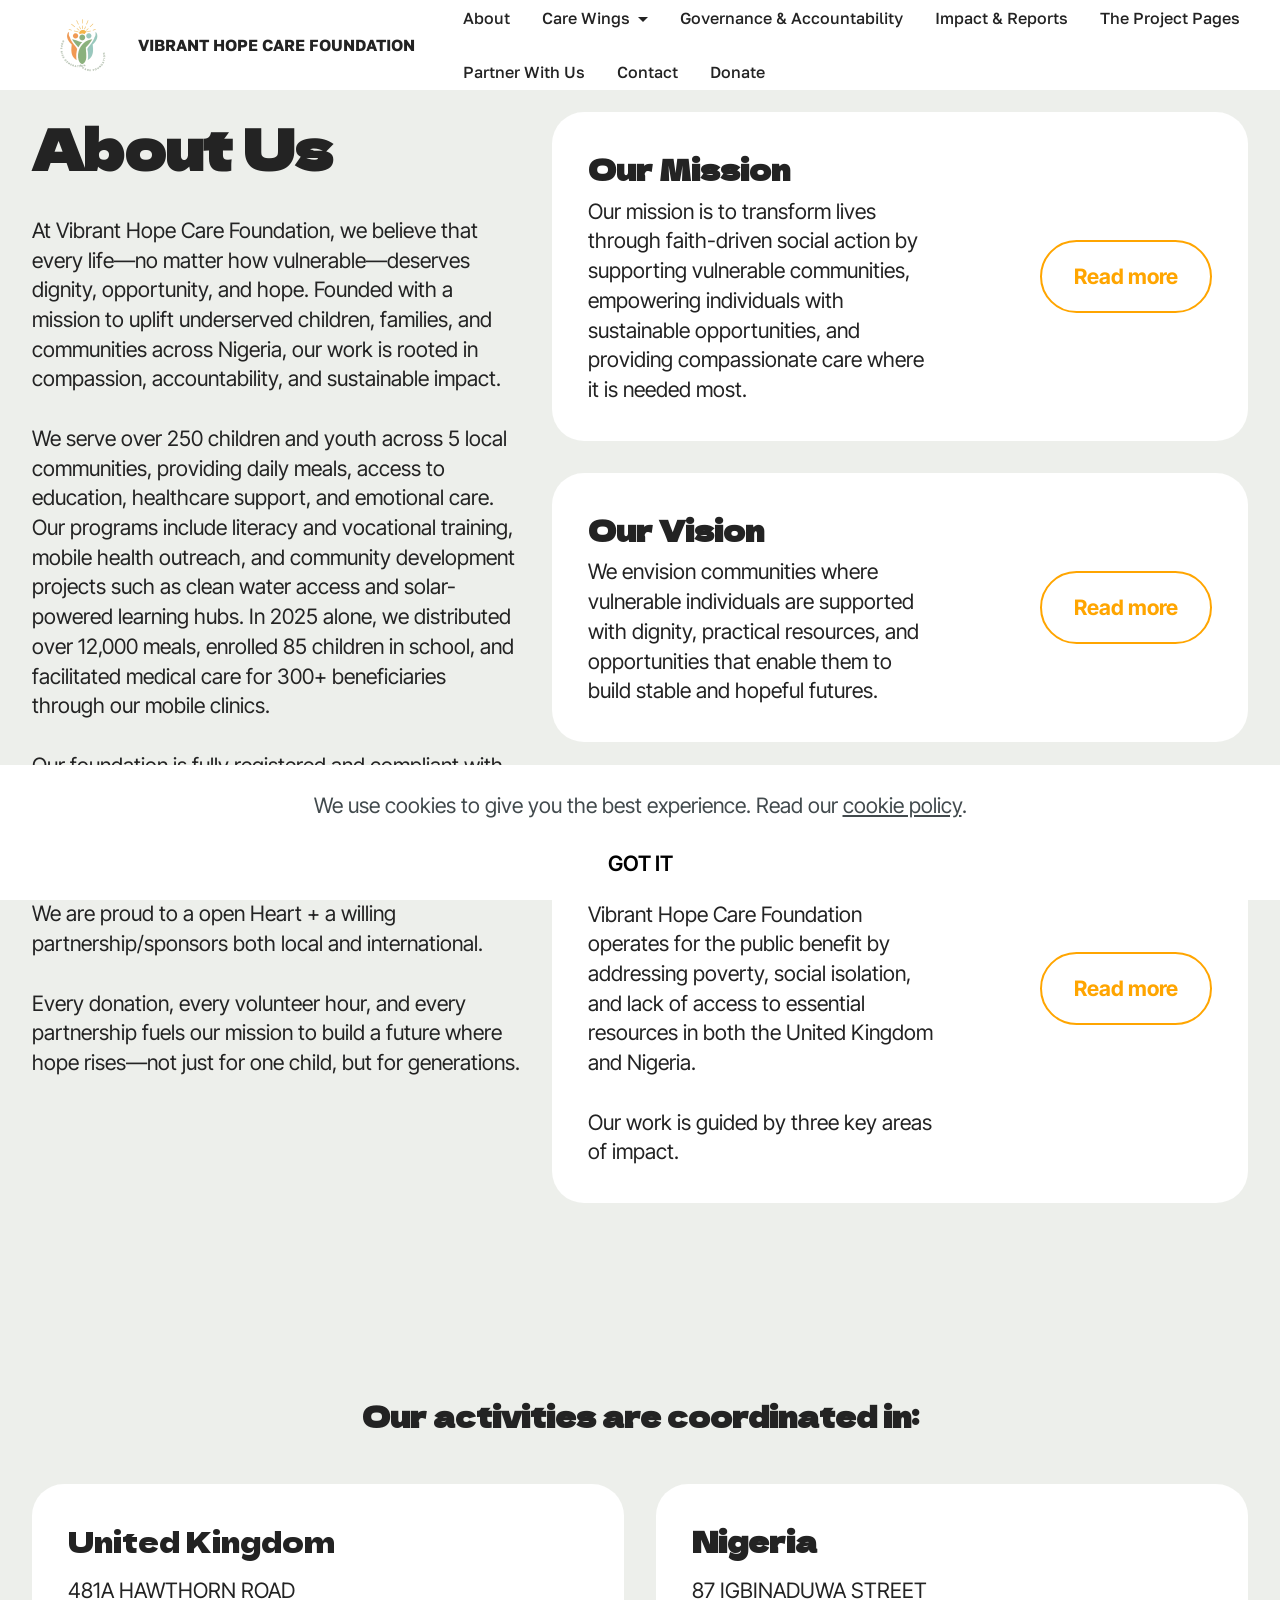
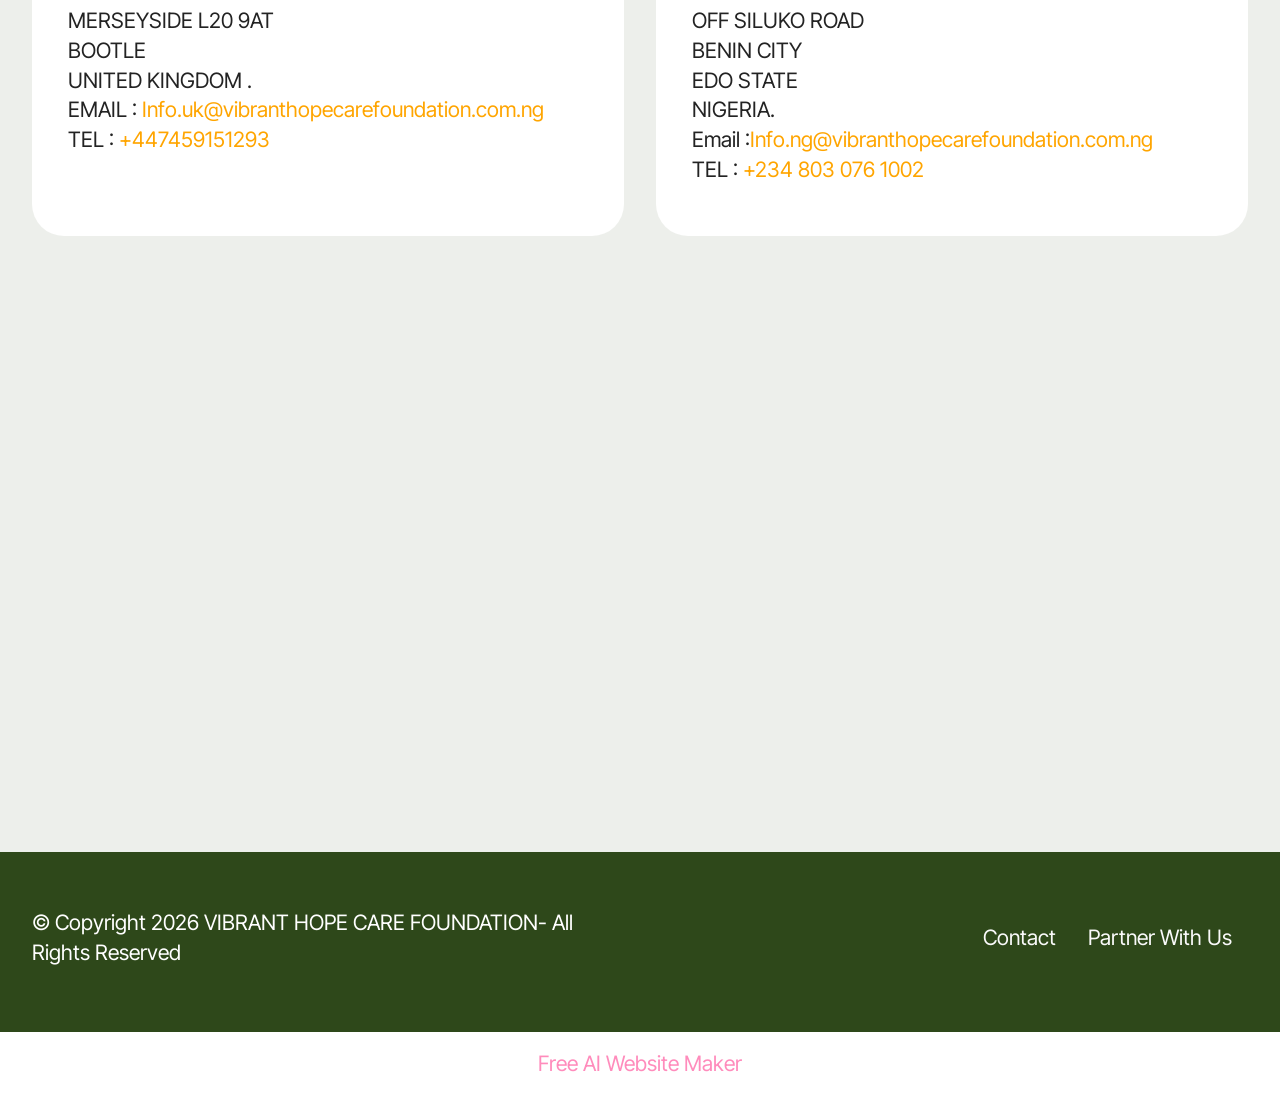
==== About.html @ 6598c883 "Main Vibrant" ====
<!DOCTYPE html>
<html  >
<head>
  <!-- Site made with Mobirise Website Builder v6.1.12, https://mobirise.com -->
  <meta charset="UTF-8">
  <meta http-equiv="X-UA-Compatible" content="IE=edge">
  <meta name="generator" content="Mobirise v6.1.12, mobirise.com">
  <meta name="viewport" content="width=device-width, initial-scale=1, minimum-scale=1">
  <link rel="shortcut icon" href="assets/images/logo-128x128.png" type="image/x-icon">
  <meta name="description" content="">
  
  
  <title>About</title>
  <link rel="stylesheet" href="assets/web/assets/mobirise-icons2/mobirise2.css">
  <link rel="stylesheet" href="assets/bootstrap/css/bootstrap.min.css">
  <link rel="stylesheet" href="assets/web/assets/gdpr-plugin/gdpr-styles.css">
  <link rel="stylesheet" href="assets/dropdown/css/style.css">
  <link rel="stylesheet" href="assets/theme/css/style.css">
  <link rel="preload" href="https://fonts.googleapis.com/css?family=Dela+Gothic+One:400&display=swap" as="style" onload="this.onload=null;this.rel='stylesheet'">
  <noscript><link rel="stylesheet" href="https://fonts.googleapis.com/css?family=Dela+Gothic+One:400&display=swap"></noscript>
  <link rel="preload" href="https://fonts.googleapis.com/css?family=Inter+Tight:100,200,300,400,500,600,700,800,900,100i,200i,300i,400i,500i,600i,700i,800i,900i&display=swap" as="style" onload="this.onload=null;this.rel='stylesheet'">
  <noscript><link rel="stylesheet" href="https://fonts.googleapis.com/css?family=Inter+Tight:100,200,300,400,500,600,700,800,900,100i,200i,300i,400i,500i,600i,700i,800i,900i&display=swap"></noscript>
  <link rel="preload" href="https://fonts.googleapis.com/css?family=Golos+Text:400,500,600,700,800,900&display=swap" as="style" onload="this.onload=null;this.rel='stylesheet'">
  <noscript><link rel="stylesheet" href="https://fonts.googleapis.com/css?family=Golos+Text:400,500,600,700,800,900&display=swap"></noscript>
  <link rel="preload" as="style" href="assets/mobirise/css/mbr-additional.css?v=ctjOdd"><link rel="stylesheet" href="assets/mobirise/css/mbr-additional.css?v=ctjOdd" type="text/css">

  
  
  
</head>
<body>
  
  <section data-bs-version="5.1" class="menu menu6 cid-vdKSbWCuuq" once="menu" id="menu06-2l">
	

	<nav class="navbar navbar-dropdown opacityScrollOff navbar-fixed-top navbar-expand-lg">
		<div class="container">
			<div class="navbar-brand">
				<span class="navbar-logo">
					<a href="Governance&Accountability.html">
						<img src="assets/images/logo-160x160.png" alt="" style="height: 5rem;">
					</a>
				</span>
				<span class="navbar-caption-wrap"><a class="navbar-caption text-black text-primary display-4" href="index.html">VIBRANT HOPE CARE FOUNDATION</a></span>
			</div>
			<button class="navbar-toggler" type="button" data-toggle="collapse" data-bs-toggle="collapse" data-target="#navbarSupportedContent" data-bs-target="#navbarSupportedContent" aria-controls="navbarNavAltMarkup" aria-expanded="false" aria-label="Toggle navigation">
				<div class="hamburger">
					<span></span>
					<span></span>
					<span></span>
					<span></span>
				</div>
			</button>
			<div class="collapse navbar-collapse opacityScrollOff" id="navbarSupportedContent">
				<ul class="navbar-nav nav-dropdown nav-right" data-app-modern-menu="true"><li class="nav-item">
						<a class="nav-link link text-black text-primary display-4" href="About.html">About</a>
					</li><li class="nav-item dropdown"><a class="nav-link link text-black text-primary dropdown-toggle display-4" href="About.html" data-toggle="dropdown-submenu" data-bs-toggle="dropdown" data-bs-auto-close="outside" aria-expanded="false">Care Wings</a><div class="dropdown-menu" aria-labelledby="dropdown-599"><a class="text-black text-primary dropdown-item display-4" href="MaternalChildHealth.html#slider05-1u">Maternal &amp; Child Health</a><a class="text-black text-primary show dropdown-item display-4" href="Empowermentwing.html">Empowerment</a><a class="text-black text-primary dropdown-item display-4" href="page9.html">Golden Age</a></div></li>
					<li class="nav-item">
						<a class="nav-link link text-black text-primary display-4" href="Governance-Accountability.html" aria-expanded="false">Governance &amp; Accountability</a>
					</li><li class="nav-item"><a class="nav-link link text-black text-primary display-4" href="Impact-Reports.html" target="_blank">Impact &amp; Reports</a></li>
					<li class="nav-item">
						<a class="nav-link link text-black text-primary display-4" href="TheProjectPages.html">The Project Pages</a>
					</li><li class="nav-item"><a class="nav-link link text-black text-primary display-4" href="page7.html">Partner With Us</a></li><li class="nav-item"><a class="nav-link link text-black text-primary display-4" href="Contact.html">Contact</a></li><li class="nav-item"><a class="nav-link link text-black text-primary display-4" href="Donate.html">Donate</a></li></ul>
				
				
			</div>
		</div>
	</nav>
</section>

<section data-bs-version="5.1" class="people01 cid-vdElzICYtE" id="people01-v">
  

  

  <div class="container">
    <div class="row">
      <div class="col-lg-5 mb-5">
        <h3 class="mbr-section-maintitle mbr-fonts-style mb-4 display-2"><strong>About Us</strong></h3>
        <p class="mbr-section-maintext mbr-fonts-style mb-4 display-7">At Vibrant Hope Care Foundation, we believe that every life—no matter how vulnerable—deserves dignity, opportunity, and hope. Founded with a mission to uplift underserved children, families, and communities across Nigeria, our work is rooted in compassion, accountability, and sustainable impact.
<br>
<br>We serve over 250 children and youth across 5 local communities, providing daily meals, access to education, healthcare support, and emotional care. Our programs include literacy and vocational training, mobile health outreach, and community development projects such as clean water access and solar-powered learning hubs. In 2025 alone, we distributed over 12,000 meals, enrolled 85 children in school, and facilitated medical care for 300+ beneficiaries through our mobile clinics.
<br>
<br>Our foundation is fully registered and compliant with Nigeria’s NGO regulations, and we are actively aligning with the&nbsp; UK Charity Commission’s Public Benefit framework —ensuring our services are accessible, inclusive, and transparently managed.&nbsp;<br>
We are proud to a open Heart + a willing partnership/sponsors both local and international.&nbsp;<br><br>Every donation, every volunteer hour, and every partnership fuels our mission to build a future where hope rises—not just for one child, but for generations.<br>
        </p>

        
      </div>

      <div class="col-lg-7">
        <div class="item features-without-image">
          <div class="item-wrapper">
            <div class="row align-items-center">
              <div class="col-md-7">
                <div class="align-left">
                  <h3 class="mbr-section-title mbr-fonts-style mb-2 display-5"><strong>Our Mission</strong></h3>
                  
                  <p class="mbr-section-text mbr-fonts-style mb-0 display-7">Our mission is to transform lives through faith-driven social action by supporting vulnerable communities, empowering individuals with sustainable opportunities, and providing compassionate care where it is needed most.<br>
                  </p>
                </div>
              </div>

              <div class="col-md-5">
                <div class="mbr-section-btn align-right"><a class="btn btn-secondary-outline display-7" href="Impact-Reports.html"><strong>Read
                      more</strong></a></div>
              </div>
            </div>
          </div>
        </div>
        <div class="item features-without-image">
          <div class="item-wrapper">
            <div class="row align-items-center">
              <div class="col-md-7">
                <div class="align-left">
                  <h3 class="mbr-section-title mbr-fonts-style mb-2 display-5"><strong>Our Vision</strong></h3>
                  
                  <p class="mbr-section-text mbr-fonts-style mb-0 display-7">We envision communities where vulnerable individuals are supported with dignity, practical resources, and opportunities that enable them to build stable and hopeful futures.</p>
                </div>
              </div>

              <div class="col-md-5">
                <div class="mbr-section-btn align-right"><a class="btn btn-secondary-outline display-7" href="Governance-Accountability.html"><strong>Read
                      more</strong></a></div>
              </div>
            </div>
          </div>
        </div>
        <div class="item features-without-image">
          <div class="item-wrapper">
            <div class="row align-items-center">
              <div class="col-md-7">
                <div class="align-left">
                  <h3 class="mbr-section-title mbr-fonts-style mb-2 display-5"><strong>Our Public Benefit Commitment</strong></h3>
                  
                  <p class="mbr-section-text mbr-fonts-style mb-0 display-7">Vibrant Hope Care Foundation operates for the public benefit by addressing poverty, social isolation, and lack of access to essential resources in both the United Kingdom and Nigeria.<br><br>Our work is guided by three key areas of impact.<br>
                  </p>
                </div>
              </div>

              <div class="col-md-5">
                <div class="mbr-section-btn align-right"><a class="btn btn-secondary-outline display-7" href="TheProjectPages.html"><strong>Read
                      more</strong></a></div>
              </div>
            </div>
          </div>
        </div>
      </div>
    </div>
  </div>
</section>

<section data-bs-version="5.1" class="contacts01 cid-vdJKVwN9lH" id="contacts01-1e">
    

    
    
    <div class="container">
        <div class="row justify-content-center">
            <div class="col-12 content-head">
                <div class="mbr-section-head mb-5">
                    <h3 class="mbr-section-title mbr-fonts-style align-center mb-0 display-5"><strong>Our activities are coordinated in:</strong></h3>
                    
                </div>
            </div>
        </div>
        <div class="row">
            <div class="item features-without-image col-12 col-md-6 active">
                <div class="item-wrapper">
                    <div class="text-wrapper">
                        <h6 class="card-title mbr-fonts-style mb-3 display-5">United Kingdom</h6>
                        <p class="mbr-text mbr-fonts-style display-7">481A HAWTHORN ROAD
<br>MERSEYSIDE L20 9AT
<br>BOOTLE
<br>UNITED KINGDOM .
<br>EMAIL : <a href="mailto:Info.uk@vibranthopecarefoundation.com.ng" class="text-secondary text-primary">Info.uk@vibranthopecarefoundation.com.ng</a>
<br>TEL : <a href="tel:+447459151293" class="text-secondary">+447459151293&nbsp;</a><br></p>
                    </div>
                </div>
            </div>
            <div class="item features-without-image col-12 col-md-6">
                <div class="item-wrapper">
                    <div class="text-wrapper">
                        <h6 class="card-title mbr-fonts-style mb-3 display-5">
                            <strong>Nigeria</strong>
                        </h6>
                        <p class="mbr-text mbr-fonts-style display-7">87 IGBINADUWA STREET
<br>OFF SILUKO ROAD
<br>BENIN CITY
<br>EDO STATE
<br>NIGERIA.
<br>Email :<a href="mailto:Info@vibranthopecarefoundation.com.ng" class="text-secondary text-primary">Info.ng@vibranthopecarefoundation.com.ng</a><br>TEL : <a href="tel:+234 803 076 1002" class="text-secondary">+234 803 076 1002</a></p>
                    </div>
                </div>
            </div>
            
            
        </div>
    </div>
</section>

<section data-bs-version="5.1" class="contacts2 map1 cid-vdJKj3UgRp" id="map02-1d">
	

	
	<div class="container">
		<div class="row justify-content-center">
			<div class="col-12 content-head">
				
			</div>
		</div>
		<div class="row justify-content-center">
			<div class="map-wrapper col-12 col-md-6">
				
				<div class="google-map"><iframe frameborder="0" style="border:0" src="https://www.google.com/maps/embed/v1/place?key=AIzaSyDbnCmnHmtigIYiD8jIfeHQv7gW2ANhHD4&amp;q=481A HAWTHORN ROADMERSEYSIDE L20 9ATBOOTLEUNITED KINGDOM" allowfullscreen=""></iframe></div>
			</div>
			<div class="map-wrapper col-12 col-md-6">
				
				<div class="google-map"><iframe frameborder="0" style="border:0" src="https://www.google.com/maps/embed/v1/place?key=AIzaSyBQ55g-IgRRgXrd803PTWDTb7kd6aAitNQ&amp;q=87 IGBINADUWA STREET OFF SILUKO ROAD BENIN CITY EDO STATE NIGERIA" allowfullscreen=""></iframe></div>
			</div>
		</div>
	</div>
</section>

<section data-bs-version="5.1" class="footer2 cid-vdKYA2jCAx" once="footers" id="footer02-2w">
    

    
    

    <div class="container">
        <div class="row">
            <div class="col-12 col-lg-6 center mt-2 mb-3">
                <p class="mbr-fonts-style copyright mb-0 display-7">
                    © Copyright 2026 VIBRANT HOPE CARE FOUNDATION- All Rights Reserved
                </p>
            </div>
            <div class="col-12 col-lg-6 center">
                <div class="row-links mt-2 mb-3">
                    <ul class="row-links-soc">
                        
                        
                        
                        
                    <li class="row-links-soc-item mbr-fonts-style display-7"><a href="page8.html" class="text-white">Contact</a></li><li class="row-links-soc-item mbr-fonts-style display-7"><a href="page7.html" class="text-white">Partner With Us</a></li></ul>
                </div>
            </div>
        </div>
    </div>
</section><section class="display-7" style="padding: 0;align-items: center;justify-content: center;flex-wrap: wrap;    align-content: center;display: flex;position: relative;height: 4rem;"><a href="https://mobiri.se/82954" style="flex: 1 1;height: 4rem;position: absolute;width: 100%;z-index: 1;"><img alt="" style="height: 4rem;" src="[data-uri]"></a><p style="margin: 0;text-align: center;" class="display-7">&#8204;</p><a style="z-index:1" href="https://mobirise.com/builder/ai-website-maker.html">Free AI Website Maker</a></section><script src="assets/bootstrap/js/bootstrap.bundle.min.js"></script>  <script src="assets/web/assets/cookies-alert-plugin/cookies-alert-core.js"></script>  <script src="assets/web/assets/cookies-alert-plugin/cookies-alert-script.js"></script>  <script src="assets/smoothscroll/smooth-scroll.js"></script>  <script src="assets/ytplayer/index.js"></script>  <script src="assets/dropdown/js/navbar-dropdown.js"></script>  <script src="assets/theme/js/script.js"></script>  
  
  
<input name="cookieData" type="hidden" data-cookie-cookiesAlertType='false' data-cookie-customDialogSelector='null' data-cookie-colorText='#424a4d' data-cookie-colorBg='rgb(255, 255, 255)' data-cookie-opacityOverlay='0' data-cookie-bgOpacity='100' data-cookie-textButton='GOT IT' data-cookie-rejectText='REJECT' data-cookie-colorButton='#ffffff' data-cookie-rejectColor='#ffffff' data-cookie-colorLink='#424a4d' data-cookie-underlineLink='true' data-cookie-text="We use cookies to give you the best experience. Read our <a href='privacy.html'>cookie policy</a>.">
  </body>
</html>
---- assets/web/assets/mobirise-icons2/mobirise2.css ----
@font-face {
  font-family: 'Moririse2';
  font-display: swap;
  src:  url('mobirise2.eot?f2bix4');
  src:  url('mobirise2.eot?f2bix4#iefix') format('embedded-opentype'),
    url('mobirise2.woff2?f2bix4') format('woff2'),
    url('mobirise2.woff?f2bix4') format('woff'),
    url('mobirise2.ttf?f2bix4') format('truetype'),
    url('mobirise2.svg?f2bix4#mobirise2') format('svg');
  font-weight: normal;
  font-style: normal;
}

[class^="mobi-"], [class*=" mobi-"] {
  /* use !important to prevent issues with browser extensions that change fonts */
  font-family: 'Moririse2' !important;
  speak: none;
  font-style: normal;
  font-weight: normal;
  font-variant: normal;
  text-transform: none;
  line-height: 1;

  /* Better Font Rendering =========== */
  -webkit-font-smoothing: antialiased;
  -moz-osx-font-smoothing: grayscale;
}

.mobi-mbri-add-submenu:before {
  content: "\e900";
}
.mobi-mbri-alert:before {
  content: "\e901";
}
.mobi-mbri-align-center:before {
  content: "\e902";
}
.mobi-mbri-align-justify:before {
  content: "\e903";
}
.mobi-mbri-align-left:before {
  content: "\e904";
}
.mobi-mbri-align-right:before {
  content: "\e905";
}
.mobi-mbri-android:before {
  content: "\e906";
}
.mobi-mbri-apple:before {
  content: "\e907";
}
.mobi-mbri-arrow-down:before {
  content: "\e908";
}
.mobi-mbri-arrow-next:before {
  content: "\e909";
}
.mobi-mbri-arrow-prev:before {
  content: "\e90a";
}
.mobi-mbri-arrow-up:before {
  content: "\e90b";
}
.mobi-mbri-bold:before {
  content: "\e90c";
}
.mobi-mbri-bookmark:before {
  content: "\e90d";
}
.mobi-mbri-bootstrap:before {
  content: "\e90e";
}
.mobi-mbri-briefcase:before {
  content: "\e90f";
}
.mobi-mbri-browse:before {
  content: "\e910";
}
.mobi-mbri-bulleted-list:before {
  content: "\e911";
}
.mobi-mbri-calendar:before {
  content: "\e912";
}
.mobi-mbri-camera:before {
  content: "\e913";
}
.mobi-mbri-cart-add:before {
  content: "\e914";
}
.mobi-mbri-cart-full:before {
  content: "\e915";
}
.mobi-mbri-cash:before {
  content: "\e916";
}
.mobi-mbri-change-style:before {
  content: "\e917";
}
.mobi-mbri-chat:before {
  content: "\e918";
}
.mobi-mbri-clock:before {
  content: "\e919";
}
.mobi-mbri-close:before {
  content: "\e91a";
}
.mobi-mbri-cloud:before {
  content: "\e91b";
}
.mobi-mbri-code:before {
  content: "\e91c";
}
.mobi-mbri-contact-form:before {
  content: "\e91d";
}
.mobi-mbri-credit-card:before {
  content: "\e91e";
}
.mobi-mbri-cursor-click:before {
  content: "\e91f";
}
.mobi-mbri-cust-feedback:before {
  content: "\e920";
}
.mobi-mbri-database:before {
  content: "\e921";
}
.mobi-mbri-delivery:before {
  content: "\e922";
}
.mobi-mbri-desktop:before {
  content: "\e923";
}
.mobi-mbri-devices:before {
  content: "\e924";
}
.mobi-mbri-down:before {
  content: "\e925";
}
.mobi-mbri-download-2:before {
  content: "\e926";
}
.mobi-mbri-download:before {
  content: "\e927";
}
.mobi-mbri-drag-n-drop-2:before {
  content: "\e928";
}
.mobi-mbri-drag-n-drop:before {
  content: "\e929";
}
.mobi-mbri-edit-2:before {
  content: "\e92a";
}
.mobi-mbri-edit:before {
  content: "\e92b";
}
.mobi-mbri-error:before {
  content: "\e92c";
}
.mobi-mbri-extension:before {
  content: "\e92d";
}
.mobi-mbri-features:before {
  content: "\e92e";
}
.mobi-mbri-file:before {
  content: "\e92f";
}
.mobi-mbri-flag:before {
  content: "\e930";
}
.mobi-mbri-folder:before {
  content: "\e931";
}
.mobi-mbri-gift:before {
  content: "\e932";
}
.mobi-mbri-github:before {
  content: "\e933";
}
.mobi-mbri-globe-2:before {
  content: "\e934";
}
.mobi-mbri-globe:before {
  content: "\e935";
}
.mobi-mbri-growing-chart:before {
  content: "\e936";
}
.mobi-mbri-hearth:before {
  content: "\e937";
}
.mobi-mbri-help:before {
  content: "\e938";
}
.mobi-mbri-home:before {
  content: "\e939";
}
.mobi-mbri-hot-cup:before {
  content: "\e93a";
}
.mobi-mbri-idea:before {
  content: "\e93b";
}
.mobi-mbri-image-gallery:before {
  content: "\e93c";
}
.mobi-mbri-image-slider:before {
  content: "\e93d";
}
.mobi-mbri-info:before {
  content: "\e93e";
}
.mobi-mbri-italic:before {
  content: "\e93f";
}
.mobi-mbri-key:before {
  content: "\e940";
}
.mobi-mbri-laptop:before {
  content: "\e941";
}
.mobi-mbri-layers:before {
  content: "\e942";
}
.mobi-mbri-left-right:before {
  content: "\e943";
}
.mobi-mbri-left:before {
  content: "\e944";
}
.mobi-mbri-letter:before {
  content: "\e945";
}
.mobi-mbri-like:before {
  content: "\e946";
}
.mobi-mbri-link:before {
  content: "\e947";
}
.mobi-mbri-lock:before {
  content: "\e948";
}
.mobi-mbri-login:before {
  content: "\e949";
}
.mobi-mbri-logout:before {
  content: "\e94a";
}
.mobi-mbri-magic-stick:before {
  content: "\e94b";
}
.mobi-mbri-map-pin:before {
  content: "\e94c";
}
.mobi-mbri-menu:before {
  content: "\e94d";
}
.mobi-mbri-mobile-2:before {
  content: "\e94e";
}
.mobi-mbri-mobile-horizontal:before {
  content: "\e94f";
}
.mobi-mbri-mobile:before {
  content: "\e950";
}
.mobi-mbri-mobirise:before {
  content: "\e951";
}
.mobi-mbri-more-horizontal:before {
  content: "\e952";
}
.mobi-mbri-more-vertical:before {
  content: "\e953";
}
.mobi-mbri-music:before {
  content: "\e954";
}
.mobi-mbri-new-file:before {
  content: "\e955";
}
.mobi-mbri-numbered-list:before {
  content: "\e956";
}
.mobi-mbri-opened-folder:before {
  content: "\e957";
}
.mobi-mbri-pages:before {
  content: "\e958";
}
.mobi-mbri-paper-plane:before {
  content: "\e959";
}
.mobi-mbri-paperclip:before {
  content: "\e95a";
}
.mobi-mbri-phone:before {
  content: "\e95b";
}
.mobi-mbri-photo:before {
  content: "\e95c";
}
.mobi-mbri-photos:before {
  content: "\e95d";
}
.mobi-mbri-pin:before {
  content: "\e95e";
}
.mobi-mbri-play:before {
  content: "\e95f";
}
.mobi-mbri-plus:before {
  content: "\e960";
}
.mobi-mbri-preview:before {
  content: "\e961";
}
.mobi-mbri-print:before {
  content: "\e962";
}
.mobi-mbri-protect:before {
  content: "\e963";
}
.mobi-mbri-question:before {
  content: "\e964";
}
.mobi-mbri-quote-left:before {
  content: "\e965";
}
.mobi-mbri-quote-right:before {
  content: "\e966";
}
.mobi-mbri-redo:before {
  content: "\e967";
}
.mobi-mbri-refresh:before {
  content: "\e968";
}
.mobi-mbri-responsive-2:before {
  content: "\e969";
}
.mobi-mbri-responsive:before {
  content: "\e96a";
}
.mobi-mbri-right:before {
  content: "\e96b";
}
.mobi-mbri-rocket:before {
  content: "\e96c";
}
.mobi-mbri-sad-face:before {
  content: "\e96d";
}
.mobi-mbri-sale:before {
  content: "\e96e";
}
.mobi-mbri-save:before {
  content: "\e96f";
}
.mobi-mbri-search:before {
  content: "\e970";
}
.mobi-mbri-setting-2:before {
  content: "\e971";
}
.mobi-mbri-setting-3:before {
  content: "\e972";
}
.mobi-mbri-setting:before {
  content: "\e973";
}
.mobi-mbri-share:before {
  content: "\e974";
}
.mobi-mbri-shopping-bag:before {
  content: "\e975";
}
.mobi-mbri-shopping-basket:before {
  content: "\e976";
}
.mobi-mbri-shopping-cart:before {
  content: "\e977";
}
.mobi-mbri-sites:before {
  content: "\e978";
}
.mobi-mbri-smile-face:before {
  content: "\e979";
}
.mobi-mbri-speed:before {
  content: "\e97a";
}
.mobi-mbri-star:before {
  content: "\e97b";
}
.mobi-mbri-success:before {
  content: "\e97c";
}
.mobi-mbri-sun:before {
  content: "\e97d";
}
.mobi-mbri-sun2:before {
  content: "\e97e";
}
.mobi-mbri-tablet-vertical:before {
  content: "\e97f";
}
.mobi-mbri-tablet:before {
  content: "\e980";
}
.mobi-mbri-target:before {
  content: "\e981";
}
.mobi-mbri-timer:before {
  content: "\e982";
}
.mobi-mbri-to-ftp:before {
  content: "\e983";
}
.mobi-mbri-to-local-drive:before {
  content: "\e984";
}
.mobi-mbri-touch-swipe:before {
  content: "\e985";
}
.mobi-mbri-touch:before {
  content: "\e986";
}
.mobi-mbri-trash:before {
  content: "\e987";
}
.mobi-mbri-underline:before {
  content: "\e988";
}
.mobi-mbri-undo:before {
  content: "\e989";
}
.mobi-mbri-unlink:before {
  content: "\e98a";
}
.mobi-mbri-unlock:before {
  content: "\e98b";
}
.mobi-mbri-up-down:before {
  content: "\e98c";
}
.mobi-mbri-up:before {
  content: "\e98d";
}
.mobi-mbri-update:before {
  content: "\e98e";
}
.mobi-mbri-upload-2:before {
  content: "\e98f";
}
.mobi-mbri-upload:before {
  content: "\e990";
}
.mobi-mbri-user-2:before {
  content: "\e991";
}
.mobi-mbri-user:before {
  content: "\e992";
}
.mobi-mbri-users:before {
  content: "\e993";
}
.mobi-mbri-video-play:before {
  content: "\e994";
}
.mobi-mbri-video:before {
  content: "\e995";
}
.mobi-mbri-watch:before {
  content: "\e996";
}
.mobi-mbri-website-theme-2:before {
  content: "\e997";
}
.mobi-mbri-website-theme:before {
  content: "\e998";
}
.mobi-mbri-wifi:before {
  content: "\e999";
}
.mobi-mbri-windows:before {
  content: "\e99a";
}
.mobi-mbri-zoom-in:before {
  content: "\e99b";
}
.mobi-mbri-zoom-out:before {
  content: "\e99c";
}
---- assets/web/assets/gdpr-plugin/gdpr-styles.css ----
.gdpr-block {
    padding: 10px;
    font-size: 14px;
    display: block;
    width: 100%;
    text-align: center;
}
.gdpr-block.covert {
	display: none;
}
.textGDPR {
    position: relative;
}
.gdpr-block label span.textGDPR input[name='gdpr']{
    width: 15px;
    height: 15px;
    margin: 0;
    position: absolute;
    top: 3px;
    left: -20px;
}
.gdpr-block label {
    color: #a7a7a7;
    vertical-align: middle;
    user-select: none;
    margin-bottom: 0;
}
---- assets/dropdown/css/style.css ----
.navbar-dropdown {
  left: 0;
  padding: 0;
  position: absolute;
  right: 0;
  top: 0;
  transition: all 0.45s ease;
  z-index: 1030;
  background: #282828; }
  .navbar-dropdown .navbar-logo {
    margin-right: 0.8rem;
    transition: margin 0.3s ease-in-out;
    vertical-align: middle; }
    .navbar-dropdown .navbar-logo img {
      height: 3.125rem;
      transition: all 0.3s ease-in-out; }
    .navbar-dropdown .navbar-logo.mbr-iconfont {
      font-size: 3.125rem;
      line-height: 3.125rem; }
  .navbar-dropdown .navbar-caption {
    font-weight: 700;
    white-space: normal;
    vertical-align: -4px;
    line-height: 3.125rem !important; }
    .navbar-dropdown .navbar-caption, .navbar-dropdown .navbar-caption:hover {
      color: inherit;
      text-decoration: none; }
  .navbar-dropdown .mbr-iconfont + .navbar-caption {
    vertical-align: -1px; }
  .navbar-dropdown.navbar-fixed-top {
    position: fixed; }
  .navbar-dropdown .navbar-brand span {
    vertical-align: -4px; }
  .navbar-dropdown.bg-color.transparent {
    background: none; }
  .navbar-dropdown.navbar-short .navbar-brand {
    padding: 0.625rem 0; }
    .navbar-dropdown.navbar-short .navbar-brand span {
      vertical-align: -1px; }
  .navbar-dropdown.navbar-short .navbar-caption {
    line-height: 2.375rem !important;
    vertical-align: -2px; }
  .navbar-dropdown.navbar-short .navbar-logo {
    margin-right: 0.5rem; }
    .navbar-dropdown.navbar-short .navbar-logo img {
      height: 2.375rem; }
    .navbar-dropdown.navbar-short .navbar-logo.mbr-iconfont {
      font-size: 2.375rem;
      line-height: 2.375rem; }
  .navbar-dropdown.navbar-short .mbr-table-cell {
    height: 3.625rem; }
  .navbar-dropdown .navbar-close {
    left: 0.6875rem;
    position: fixed;
    top: 0.75rem;
    z-index: 1000; }
  .navbar-dropdown .hamburger-icon {
    content: "";
    display: inline-block;
    vertical-align: middle;
    width: 16px;
    -webkit-box-shadow: 0 -6px 0 1px #282828,0 0 0 1px #282828,0 6px 0 1px #282828;
    -moz-box-shadow: 0 -6px 0 1px #282828,0 0 0 1px #282828,0 6px 0 1px #282828;
    box-shadow: 0 -6px 0 1px #282828,0 0 0 1px #282828,0 6px 0 1px #282828; }

.dropdown-menu .dropdown-toggle[data-toggle="dropdown-submenu"]::after {
  border-bottom: 0.35em solid transparent;
  border-left: 0.35em solid;
  border-right: 0;
  border-top: 0.35em solid transparent;
  margin-left: 0.3rem; }

.dropdown-menu .dropdown-item:focus {
  outline: 0; }

.nav-dropdown {
  font-size: 0.75rem;
  font-weight: 500;
  height: auto !important; }
  .nav-dropdown .nav-btn {
    padding-left: 1rem; }
  .nav-dropdown .link {
    margin: .667em 1.667em;
    font-weight: 500;
    padding: 0;
    transition: color .2s ease-in-out; }
    .nav-dropdown .link.dropdown-toggle {
      margin-right: 2.583em; }
      .nav-dropdown .link.dropdown-toggle::after {
        margin-left: .25rem;
        border-top: 0.35em solid;
        border-right: 0.35em solid transparent;
        border-left: 0.35em solid transparent;
        border-bottom: 0; }
      .nav-dropdown .link.dropdown-toggle[aria-expanded="true"] {
        margin: 0;
        padding: 0.667em 3.263em  0.667em 1.667em; }
  .nav-dropdown .link::after,
  .nav-dropdown .dropdown-item::after {
    color: inherit; }
  .nav-dropdown .btn {
    font-size: 0.75rem;
    font-weight: 700;
    letter-spacing: 0;
    margin-bottom: 0;
    padding-left: 1.25rem;
    padding-right: 1.25rem; }
  .nav-dropdown .dropdown-menu {
    border-radius: 0;
    border: 0;
    left: 0;
    margin: 0;
    padding-bottom: 1.25rem;
    padding-top: 1.25rem;
    position: relative; }
  .nav-dropdown .dropdown-submenu {
    margin-left: 0.125rem;
    top: 0; }
  .nav-dropdown .dropdown-item {
    font-weight: 500;
    line-height: 2;
    padding: 0.3846em 4.615em 0.3846em 1.5385em;
    position: relative;
    transition: color .2s ease-in-out, background-color .2s ease-in-out; }
    .nav-dropdown .dropdown-item::after {
      margin-top: -0.3077em;
      position: absolute;
      right: 1.1538em;
      top: 50%; }
    .nav-dropdown .dropdown-item:focus, .nav-dropdown .dropdown-item:hover {
      background: none; }

@media (max-width: 767px) {
  .nav-dropdown.navbar-toggleable-sm {
    bottom: 0;
    display: none;
    left: 0;
    overflow-x: hidden;
    position: fixed;
    top: 0;
    transform: translateX(-100%);
    -ms-transform: translateX(-100%);
    -webkit-transform: translateX(-100%);
    width: 18.75rem;
    z-index: 999; } }
.nav-dropdown.navbar-toggleable-xl {
  bottom: 0;
  display: none;
  left: 0;
  overflow-x: hidden;
  position: fixed;
  top: 0;
  transform: translateX(-100%);
  -ms-transform: translateX(-100%);
  -webkit-transform: translateX(-100%);
  width: 18.75rem;
  z-index: 999; }

.nav-dropdown-sm {
  display: block !important;
  overflow-x: hidden;
  overflow: auto;
  padding-top: 3.875rem; }
  .nav-dropdown-sm::after {
    content: "";
    display: block;
    height: 3rem;
    width: 100%; }
  .nav-dropdown-sm.collapse.in ~ .navbar-close {
    display: block !important; }
  .nav-dropdown-sm.collapsing, .nav-dropdown-sm.collapse.in {
    transform: translateX(0);
    -ms-transform: translateX(0);
    -webkit-transform: translateX(0);
    transition: all 0.25s ease-out;
    -webkit-transition: all 0.25s ease-out;
    background: #282828; }
  .nav-dropdown-sm.collapsing[aria-expanded="false"] {
    transform: translateX(-100%);
    -ms-transform: translateX(-100%);
    -webkit-transform: translateX(-100%); }
  .nav-dropdown-sm .nav-item {
    display: block;
    margin-left: 0 !important;
    padding-left: 0; }
  .nav-dropdown-sm .link,
  .nav-dropdown-sm .dropdown-item {
    border-top: 1px dotted rgba(255, 255, 255, 0.1);
    font-size: 0.8125rem;
    line-height: 1.6;
    margin: 0 !important;
    padding: 0.875rem 2.4rem 0.875rem 1.5625rem !important;
    position: relative;
    white-space: normal; }
    .nav-dropdown-sm .link:focus, .nav-dropdown-sm .link:hover,
    .nav-dropdown-sm .dropdown-item:focus,
    .nav-dropdown-sm .dropdown-item:hover {
      background: rgba(0, 0, 0, 0.2) !important;
      color: #c0a375; }
  .nav-dropdown-sm .nav-btn {
    position: relative;
    padding: 1.5625rem 1.5625rem 0 1.5625rem; }
    .nav-dropdown-sm .nav-btn::before {
      border-top: 1px dotted rgba(255, 255, 255, 0.1);
      content: "";
      left: 0;
      position: absolute;
      top: 0;
      width: 100%; }
    .nav-dropdown-sm .nav-btn + .nav-btn {
      padding-top: 0.625rem; }
      .nav-dropdown-sm .nav-btn + .nav-btn::before {
        display: none; }
  .nav-dropdown-sm .btn {
    padding: 0.625rem 0; }
  .nav-dropdown-sm .dropdown-toggle[data-toggle="dropdown-submenu"]::after {
    margin-left: .25rem;
    border-top: 0.35em solid;
    border-right: 0.35em solid transparent;
    border-left: 0.35em solid transparent;
    border-bottom: 0; }
  .nav-dropdown-sm .dropdown-toggle[data-toggle="dropdown-submenu"][aria-expanded="true"]::after {
    border-top: 0;
    border-right: 0.35em solid transparent;
    border-left: 0.35em solid transparent;
    border-bottom: 0.35em solid; }
  .nav-dropdown-sm .dropdown-menu {
    margin: 0;
    padding: 0;
    position: relative;
    top: 0;
    left: 0;
    width: 100%;
    border: 0;
    float: none;
    border-radius: 0;
    background: none; }
  .nav-dropdown-sm .dropdown-submenu {
    left: 100%;
    margin-left: 0.125rem;
    margin-top: -1.25rem;
    top: 0; }

.navbar-toggleable-sm .nav-dropdown .dropdown-menu {
  position: absolute; }

.navbar-toggleable-sm .nav-dropdown .dropdown-submenu {
  left: 100%;
  margin-left: 0.125rem;
  margin-top: -1.25rem;
  top: 0; }

.navbar-toggleable-sm.opened .nav-dropdown .dropdown-menu {
  position: relative; }

.navbar-toggleable-sm.opened .nav-dropdown .dropdown-submenu {
  left: 0;
  margin-left: 00rem;
  margin-top: 0rem;
  top: 0; }

.is-builder .nav-dropdown.collapsing {
  transition: none !important; }
---- assets/theme/css/style.css ----
@charset "UTF-8";
section {
  background-color: #ffffff;
}

body {
  font-style: normal;
  line-height: 1.5;
  font-weight: 400;
  color: #232323;
  position: relative;
}

button {
  background-color: transparent;
  border-color: transparent;
}

.embla__button,
.carousel-control {
  background-color: #edefea !important;
  opacity: 0.8 !important;
  color: #464845 !important;
  border-color: #edefea !important;
}

.carousel .close,
.modalWindow .close {
  background-color: #edefea !important;
  color: #464845 !important;
  border-color: #edefea !important;
  opacity: 0.8 !important;
}

.carousel .close:hover,
.modalWindow .close:hover {
  opacity: 1 !important;
}

.carousel-indicators li {
  background-color: #edefea !important;
  border: 2px solid #464845 !important;
}

.carousel-indicators li:hover,
.carousel-indicators li:active {
  opacity: 0.8 !important;
}

.embla__button:hover,
.carousel-control:hover {
  background-color: #edefea !important;
  opacity: 1 !important;
}

.modalWindow-video-container {
  height: 80%;
}

section,
.container,
.container-fluid {
  position: relative;
  word-wrap: break-word;
}

a.mbr-iconfont:hover {
  text-decoration: none;
}

.article .lead p,
.article .lead ul,
.article .lead ol,
.article .lead pre,
.article .lead blockquote {
  margin-bottom: 0;
}

a {
  font-style: normal;
  font-weight: 400;
  cursor: pointer;
}
a, a:hover {
  text-decoration: none;
}

.mbr-section-title {
  font-style: normal;
  line-height: 1.3;
}

.mbr-section-subtitle {
  line-height: 1.3;
}

.mbr-text {
  font-style: normal;
  line-height: 1.7;
}

h1,
h2,
h3,
h4,
h5,
h6,
.display-1,
.display-2,
.display-4,
.display-5,
.display-7,
span,
p,
a {
  line-height: 1;
  word-break: break-word;
  word-wrap: break-word;
  font-weight: 400;
}

b,
strong {
  font-weight: bold;
}

input:-webkit-autofill, input:-webkit-autofill:hover, input:-webkit-autofill:focus, input:-webkit-autofill:active {
  transition-delay: 9999s;
  -webkit-transition-property: background-color, color;
  transition-property: background-color, color;
}

textarea[type=hidden] {
  display: none;
}

section {
  background-position: 50% 50%;
  background-repeat: no-repeat;
  background-size: cover;
}
section .mbr-background-video,
section .mbr-background-video-preview {
  position: absolute;
  bottom: 0;
  left: 0;
  right: 0;
  top: 0;
}

.hidden {
  visibility: hidden;
}

.mbr-z-index20 {
  z-index: 20;
}

/*! Base colors */
.mbr-white {
  color: #ffffff;
}

.mbr-black {
  color: #111111;
}

.mbr-bg-white {
  background-color: #ffffff;
}

.mbr-bg-black {
  background-color: #000000;
}

/*! Text-aligns */
.align-left {
  text-align: left;
}

.align-center {
  text-align: center;
}

.align-right {
  text-align: right;
}

/*! Font-weight  */
.mbr-light {
  font-weight: 300;
}

.mbr-regular {
  font-weight: 400;
}

.mbr-semibold {
  font-weight: 500;
}

.mbr-bold {
  font-weight: 700;
}

/*! Media  */
.media-content {
  flex-basis: 100%;
}

.media-container-row {
  display: flex;
  flex-direction: row;
  flex-wrap: wrap;
  justify-content: center;
  align-content: center;
  align-items: start;
}
.media-container-row .media-size-item {
  width: 400px;
}

.media-container-column {
  display: flex;
  flex-direction: column;
  flex-wrap: wrap;
  justify-content: center;
  align-content: center;
  align-items: stretch;
}
.media-container-column > * {
  width: 100%;
}

@media (min-width: 992px) {
  .media-container-row {
    flex-wrap: nowrap;
  }
}
figure {
  margin-bottom: 0;
  overflow: hidden;
}

figure[mbr-media-size] {
  transition: width 0.1s;
}

img,
iframe {
  display: block;
  width: 100%;
}

.card {
  background-color: transparent;
  border: none;
}

.card-box {
  width: 100%;
}

.card-img {
  text-align: center;
  flex-shrink: 0;
  -webkit-flex-shrink: 0;
}

.media {
  max-width: 100%;
  margin: 0 auto;
}

.mbr-figure {
  align-self: center;
}

.media-container > div {
  max-width: 100%;
}

.mbr-figure img,
.card-img img {
  width: 100%;
}

@media (max-width: 991px) {
  .media-size-item {
    width: auto !important;
  }
  .media {
    width: auto;
  }
  .mbr-figure {
    width: 100% !important;
  }
}
/*! Buttons */
.mbr-section-btn {
  margin-left: -0.6rem;
  margin-right: -0.6rem;
  font-size: 0;
}

.btn {
  font-weight: 600;
  border-width: 1px;
  font-style: normal;
  margin: 0.6rem 0.6rem;
  white-space: normal;
  transition: all 0.2s ease-in-out;
  display: inline-flex;
  align-items: center;
  justify-content: center;
  word-break: break-word;
}

.btn-sm {
  font-weight: 600;
  letter-spacing: 0px;
  transition: all 0.3s ease-in-out;
}

.btn-md {
  font-weight: 600;
  letter-spacing: 0px;
  transition: all 0.3s ease-in-out;
}

.btn-lg {
  font-weight: 600;
  letter-spacing: 0px;
  transition: all 0.3s ease-in-out;
}

.btn-form {
  margin: 0;
}
.btn-form:hover {
  cursor: pointer;
}

nav .mbr-section-btn {
  margin-left: 0rem;
  margin-right: 0rem;
}

/*! Btn icon margin */
.btn .mbr-iconfont,
.btn.btn-sm .mbr-iconfont {
  order: 1;
  cursor: pointer;
  margin-left: 0.5rem;
  vertical-align: sub;
}

.btn.btn-md .mbr-iconfont,
.btn.btn-md .mbr-iconfont {
  margin-left: 0.8rem;
}

.mbr-regular {
  font-weight: 400;
}

.mbr-semibold {
  font-weight: 500;
}

.mbr-bold {
  font-weight: 700;
}

[type=submit] {
  -webkit-appearance: none;
}

/*! Full-screen */
.mbr-fullscreen .mbr-overlay {
  min-height: 100vh;
}

.mbr-fullscreen {
  display: flex;
  display: -moz-flex;
  display: -ms-flex;
  display: -o-flex;
  align-items: center;
  min-height: 100vh;
  padding-top: 3rem;
  padding-bottom: 3rem;
}

/*! Map */
.map {
  height: 25rem;
  position: relative;
}
.map iframe {
  width: 100%;
  height: 100%;
}

/*! Scroll to top arrow */
.mbr-arrow-up {
  bottom: 25px;
  right: 90px;
  position: fixed;
  text-align: right;
  z-index: 5000;
  color: #ffffff;
  font-size: 22px;
}

.mbr-arrow-up a {
  background: rgba(0, 0, 0, 0.2);
  border-radius: 50%;
  color: #fff;
  display: inline-block;
  height: 60px;
  width: 60px;
  border: 2px solid #fff;
  outline-style: none !important;
  position: relative;
  text-decoration: none;
  transition: all 0.3s ease-in-out;
  cursor: pointer;
  text-align: center;
}
.mbr-arrow-up a:hover {
  background-color: rgba(0, 0, 0, 0.4);
}
.mbr-arrow-up a i {
  line-height: 60px;
}

.mbr-arrow-up-icon {
  display: block;
  color: #fff;
}

.mbr-arrow-up-icon::before {
  content: "›";
  display: inline-block;
  font-family: serif;
  font-size: 22px;
  line-height: 1;
  font-style: normal;
  position: relative;
  top: 6px;
  left: -4px;
  transform: rotate(-90deg);
}

/*! Arrow Down */
.mbr-arrow {
  position: absolute;
  bottom: 45px;
  left: 50%;
  width: 60px;
  height: 60px;
  cursor: pointer;
  background-color: rgba(80, 80, 80, 0.5);
  border-radius: 50%;
  transform: translateX(-50%);
}
@media (max-width: 767px) {
  .mbr-arrow {
    display: none;
  }
}
.mbr-arrow > a {
  display: inline-block;
  text-decoration: none;
  outline-style: none;
  animation: arrowdown 1.7s ease-in-out infinite;
  color: #ffffff;
}
.mbr-arrow > a > i {
  position: absolute;
  top: -2px;
  left: 15px;
  font-size: 2rem;
}

#scrollToTop a i::before {
  content: "";
  position: absolute;
  display: block;
  border-bottom: 2.5px solid #fff;
  border-left: 2.5px solid #fff;
  width: 27.8%;
  height: 27.8%;
  left: 50%;
  top: 51%;
  transform: translateY(-30%) translateX(-50%) rotate(135deg);
}

@keyframes arrowdown {
  0% {
    transform: translateY(0px);
  }
  50% {
    transform: translateY(-5px);
  }
  100% {
    transform: translateY(0px);
  }
}
@media (max-width: 500px) {
  .mbr-arrow-up {
    left: 0;
    right: 0;
    text-align: center;
  }
}
/*Gradients animation*/
@keyframes gradient-animation {
  from {
    background-position: 0% 100%;
    animation-timing-function: ease-in-out;
  }
  to {
    background-position: 100% 0%;
    animation-timing-function: ease-in-out;
  }
}
.bg-gradient {
  background-size: 200% 200%;
  animation: gradient-animation 5s infinite alternate;
  -webkit-animation: gradient-animation 5s infinite alternate;
}

.menu .navbar-brand {
  display: -webkit-flex;
}
.menu .navbar-brand span {
  display: flex;
  display: -webkit-flex;
}
.menu .navbar-brand .navbar-caption-wrap {
  display: -webkit-flex;
}
.menu .navbar-brand .navbar-logo img {
  display: -webkit-flex;
  width: auto;
}
@media (min-width: 768px) and (max-width: 991px) {
  .menu .navbar-toggleable-sm .navbar-nav {
    display: -ms-flexbox;
  }
}
@media (max-width: 991px) {
  .menu .navbar-collapse {
    max-height: 93.5vh;
  }
  .menu .navbar-collapse.show {
    overflow: auto;
  }
}
@media (min-width: 992px) {
  .menu .navbar-nav.nav-dropdown {
    display: -webkit-flex;
  }
  .menu .navbar-toggleable-sm .navbar-collapse {
    display: -webkit-flex !important;
  }
  .menu .collapsed .navbar-collapse {
    max-height: 93.5vh;
  }
  .menu .collapsed .navbar-collapse.show {
    overflow: auto;
  }
}
@media (max-width: 767px) {
  .menu .navbar-collapse {
    max-height: 80vh;
  }
}

.nav-link .mbr-iconfont {
  margin-right: 0.5rem;
}

.navbar {
  display: -webkit-flex;
  -webkit-flex-wrap: wrap;
  -webkit-align-items: center;
  -webkit-justify-content: space-between;
}

.navbar-collapse {
  -webkit-flex-basis: 100%;
  -webkit-flex-grow: 1;
  -webkit-align-items: center;
}

.nav-dropdown .link {
  padding: 0.667em 1.667em !important;
  margin: 0 !important;
}

.nav {
  display: -webkit-flex;
  -webkit-flex-wrap: wrap;
}

.row {
  display: -webkit-flex;
  -webkit-flex-wrap: wrap;
}

.justify-content-center {
  -webkit-justify-content: center;
}

.form-inline {
  display: -webkit-flex;
}

.card-wrapper {
  -webkit-flex: 1;
}

.carousel-control {
  z-index: 10;
  display: -webkit-flex;
}

.carousel-controls {
  display: -webkit-flex;
}

.media {
  display: -webkit-flex;
}

.form-group:focus {
  outline: none;
}

.jq-selectbox__select {
  padding: 7px 0;
  position: relative;
}

.jq-selectbox__dropdown {
  overflow: hidden;
  border-radius: 10px;
  position: absolute;
  top: 100%;
  left: 0 !important;
  width: 100% !important;
}

.jq-selectbox__trigger-arrow {
  right: 0;
  transform: translateY(-50%);
}

.jq-selectbox li {
  padding: 1.07em 0.5em;
}

input[type=range] {
  padding-left: 0 !important;
  padding-right: 0 !important;
}

.modal-dialog,
.modal-content {
  height: 100%;
}

.modal-dialog .carousel-inner {
  height: calc(100vh - 1.75rem);
}
@media (max-width: 575px) {
  .modal-dialog .carousel-inner {
    height: calc(100vh - 1rem);
  }
}

.carousel-item {
  text-align: center;
}

.carousel-item img {
  margin: auto;
}

.navbar-toggler {
  align-self: flex-start;
  padding: 0.25rem 0.75rem;
  font-size: 1.25rem;
  line-height: 1;
  background: transparent;
  border: 1px solid transparent;
  border-radius: 0.25rem;
}

.navbar-toggler:focus,
.navbar-toggler:hover {
  text-decoration: none;
  box-shadow: none;
}

.navbar-toggler-icon {
  display: inline-block;
  width: 1.5em;
  height: 1.5em;
  vertical-align: middle;
  content: "";
  background: no-repeat center center;
  background-size: 100% 100%;
}

.navbar-toggler-left {
  position: absolute;
  left: 1rem;
}

.navbar-toggler-right {
  position: absolute;
  right: 1rem;
}

.card-img {
  width: auto;
}

.menu .navbar.collapsed:not(.beta-menu) {
  flex-direction: column;
}

.carousel-item.active,
.carousel-item-next,
.carousel-item-prev {
  display: flex;
}

.note-air-layout .dropup .dropdown-menu,
.note-air-layout .navbar-fixed-bottom .dropdown .dropdown-menu {
  bottom: initial !important;
}

html,
body {
  height: auto;
  min-height: 100vh;
}

.dropup .dropdown-toggle::after {
  display: none;
}

.form-asterisk {
  font-family: initial;
  position: absolute;
  top: -2px;
  font-weight: normal;
}

.form-control-label {
  position: relative;
  cursor: pointer;
  margin-bottom: 0.357em;
  padding: 0;
}

.alert {
  color: #ffffff;
  border-radius: 0;
  border: 0;
  font-size: 1.1rem;
  line-height: 1.5;
  margin-bottom: 1.875rem;
  padding: 1.25rem;
  position: relative;
  text-align: center;
}
.alert.alert-form::after {
  background-color: inherit;
  bottom: -7px;
  content: "";
  display: block;
  height: 14px;
  left: 50%;
  margin-left: -7px;
  position: absolute;
  transform: rotate(45deg);
  width: 14px;
}

.form-control {
  background-color: #ffffff;
  background-clip: border-box;
  color: #232323;
  line-height: 1rem !important;
  height: auto;
  padding: 1.2rem 2rem;
  transition: border-color 0.25s ease 0s;
  border: 1px solid transparent !important;
  border-radius: 4px;
  box-shadow: rgba(0, 0, 0, 0.07) 0px 1px 1px 0px, rgba(0, 0, 0, 0.07) 0px 1px 3px 0px, rgba(0, 0, 0, 0.03) 0px 0px 0px 1px;
}
.form-active .form-control:invalid {
  border-color: red;
}

.row > * {
  padding-right: 1rem;
  padding-left: 1rem;
}

form .row {
  margin-left: -0.6rem;
  margin-right: -0.6rem;
}
form .row [class*=col] {
  padding-left: 0.6rem;
  padding-right: 0.6rem;
}

form .mbr-section-btn {
  padding-left: 0.6rem;
  padding-right: 0.6rem;
}

form .form-check-input {
  margin-top: 0.5;
}

textarea.form-control {
  line-height: 1.5rem !important;
}

.form-group {
  margin-bottom: 1.2rem;
}

.form-control,
form .btn {
  min-height: 48px;
}

.gdpr-block label span.textGDPR input[name=gdpr] {
  top: 7px;
}

.form-control:focus {
  box-shadow: none;
}

:focus {
  outline: none;
}

.mbr-overlay {
  background-color: #000;
  bottom: 0;
  left: 0;
  opacity: 0.5;
  position: absolute;
  right: 0;
  top: 0;
  z-index: 0;
  pointer-events: none;
}

blockquote {
  font-style: italic;
  padding: 3rem;
  font-size: 1.09rem;
  position: relative;
  border-left: 3px solid;
}

ul,
ol,
pre,
blockquote {
  margin-bottom: 2.3125rem;
}

.mt-4 {
  margin-top: 2rem !important;
}

.mb-4 {
  margin-bottom: 2rem !important;
}

.container,
.container-fluid {
  padding-left: 16px;
  padding-right: 16px;
}

.row {
  margin-left: -16px;
  margin-right: -16px;
}
.row > [class*=col] {
  padding-left: 16px;
  padding-right: 16px;
}

@media (min-width: 992px) {
  .container-fluid {
    padding-left: 32px;
    padding-right: 32px;
  }
}
@media (max-width: 991px) {
  .mbr-container {
    padding-left: 16px;
    padding-right: 16px;
  }
}
.app-video-wrapper > img {
  opacity: 1;
}

.app-video-wrapper {
  background: transparent;
}

.item {
  position: relative;
}

.dropdown-menu .dropdown-menu {
  left: 100%;
}

.dropdown-item + .dropdown-menu {
  display: none;
}

.dropdown-item:hover + .dropdown-menu,
.dropdown-menu:hover {
  display: block;
}

@media (min-aspect-ratio: 16/9) {
  .mbr-video-foreground {
    height: 300% !important;
    top: -100% !important;
  }
}
@media (max-aspect-ratio: 16/9) {
  .mbr-video-foreground {
    width: 300% !important;
    left: -100% !important;
  }
}.engine {
	position: absolute;
	text-indent: -2400px;
	text-align: center;
	padding: 0;
	top: 0;
	left: -2400px;
}
---- assets/mobirise/css/mbr-additional.css ----
.btn {
  border-width: 2px;
}
img,
.card-wrap,
.card-wrapper,
.video-wrapper,
.mbr-figure iframe,
.google-map iframe,
.slide-content,
.plan,
.card,
.item-wrapper,
.item-wrapper .mbr-overlay {
  border-radius: 2rem !important;
}
.video-wrapper {
  overflow: hidden;
}
body {
  font-family: Inter Tight;
}
.display-1 {
  font-family: 'Dela Gothic One', display;
  font-size: 5rem;
  line-height: 1;
}
.display-1 > .mbr-iconfont {
  font-size: 6.25rem;
}
.display-2 {
  font-family: 'Dela Gothic One', display;
  font-size: 4rem;
  line-height: 1;
}
.display-2 > .mbr-iconfont {
  font-size: 5rem;
}
.display-4 {
  font-family: 'Golos Text', sans-serif;
  font-size: 1rem;
  line-height: 1.5;
}
.display-4 > .mbr-iconfont {
  font-size: 1.25rem;
}
.display-5 {
  font-family: 'Dela Gothic One', display;
  font-size: 2rem;
  line-height: 1.5;
}
.display-5 > .mbr-iconfont {
  font-size: 2.5rem;
}
.display-7 {
  font-family: 'Inter Tight', sans-serif;
  font-size: 1.4rem;
  line-height: 1.3;
}
.display-7 > .mbr-iconfont {
  font-size: 1.75rem;
}
/* ---- Fluid typography for mobile devices ---- */
/* 1.4 - font scale ratio ( bootstrap == 1.42857 ) */
/* 100vw - current viewport width */
/* (48 - 20)  48 == 48rem == 768px, 20 == 20rem == 320px(minimal supported viewport) */
/* 0.65 - min scale variable, may vary */
@media (max-width: 992px) {
  .display-1 {
    font-size: 4rem;
  }
}
@media (max-width: 768px) {
  .display-1 {
    font-size: 3.5rem;
    font-size: calc( 2.4rem + (5 - 2.4) * ((100vw - 20rem) / (48 - 20)));
    line-height: calc( 1.1 * (2.4rem + (5 - 2.4) * ((100vw - 20rem) / (48 - 20))));
  }
  .display-2 {
    font-size: 3.2rem;
    font-size: calc( 2.05rem + (4 - 2.05) * ((100vw - 20rem) / (48 - 20)));
    line-height: calc( 1.3 * (2.05rem + (4 - 2.05) * ((100vw - 20rem) / (48 - 20))));
  }
  .display-4 {
    font-size: 0.8rem;
    font-size: calc( 1rem + (1 - 1) * ((100vw - 20rem) / (48 - 20)));
    line-height: calc( 1.4 * (1rem + (1 - 1) * ((100vw - 20rem) / (48 - 20))));
  }
  .display-5 {
    font-size: 1.6rem;
    font-size: calc( 1.35rem + (2 - 1.35) * ((100vw - 20rem) / (48 - 20)));
    line-height: calc( 1.4 * (1.35rem + (2 - 1.35) * ((100vw - 20rem) / (48 - 20))));
  }
  .display-7 {
    font-size: 1.12rem;
    font-size: calc( 1.14rem + (1.4 - 1.14) * ((100vw - 20rem) / (48 - 20)));
    line-height: calc( 1.4 * (1.14rem + (1.4 - 1.14) * ((100vw - 20rem) / (48 - 20))));
  }
}
@media (min-width: 992px) and (max-width: 1400px) {
  .display-1 {
    font-size: 3.5rem;
    font-size: calc( 2.4rem + (5 - 2.4) * ((100vw - 62rem) / (87 - 62)));
    line-height: calc( 1.1 * (2.4rem + (5 - 2.4) * ((100vw - 62rem) / (87 - 62))));
  }
  .display-2 {
    font-size: 3.2rem;
    font-size: calc( 2.05rem + (4 - 2.05) * ((100vw - 62rem) / (87 - 62)));
    line-height: calc( 1.3 * (2.05rem + (4 - 2.05) * ((100vw - 62rem) / (87 - 62))));
  }
  .display-4 {
    font-size: 0.8rem;
    font-size: calc( 1rem + (1 - 1) * ((100vw - 62rem) / (87 - 62)));
    line-height: calc( 1.4 * (1rem + (1 - 1) * ((100vw - 62rem) / (87 - 62))));
  }
  .display-5 {
    font-size: 1.6rem;
    font-size: calc( 1.35rem + (2 - 1.35) * ((100vw - 62rem) / (87 - 62)));
    line-height: calc( 1.4 * (1.35rem + (2 - 1.35) * ((100vw - 62rem) / (87 - 62))));
  }
  .display-7 {
    font-size: 1.12rem;
    font-size: calc( 1.14rem + (1.4 - 1.14) * ((100vw - 62rem) / (87 - 62)));
    line-height: calc( 1.4 * (1.14rem + (1.4 - 1.14) * ((100vw - 62rem) / (87 - 62))));
  }
}
/* Buttons */
.btn {
  padding: 1.25rem 2rem;
  border-radius: 4px;
}
@media (max-width: 767px) {
  .btn {
    padding: 0.75rem 1.5rem;
  }
}
.btn-sm {
  padding: 0.6rem 1.2rem;
  border-radius: 4px;
}
.btn-md {
  padding: 0.6rem 1.2rem;
  border-radius: 4px;
}
.btn-lg {
  padding: 1.25rem 2rem;
  border-radius: 4px;
}
.bg-primary {
  background-color: #ff8cbc !important;
}
.bg-success {
  background-color: #4661ca !important;
}
.bg-info {
  background-color: #1a3c22 !important;
}
.bg-warning {
  background-color: #ffaac7 !important;
}
.bg-danger {
  background-color: #008063 !important;
}
.btn-primary,
.btn-primary:active {
  background-color: #ff8cbc !important;
  border-color: #ff8cbc !important;
  color: #ffffff !important;
  box-shadow: none;
}
.btn-primary:hover,
.btn-primary:focus,
.btn-primary.focus,
.btn-primary.active {
  color: inherit;
  background-color: #ffbfda !important;
  border-color: #ffbfda !important;
  box-shadow: none;
}
.btn-primary.disabled,
.btn-primary:disabled {
  color: #ffffff !important;
  background-color: #ffbfda !important;
  border-color: #ffbfda !important;
}
.btn-secondary,
.btn-secondary:active {
  background-color: #ffa500 !important;
  border-color: #ffa500 !important;
  color: #ffffff !important;
  box-shadow: none;
}
.btn-secondary:hover,
.btn-secondary:focus,
.btn-secondary.focus,
.btn-secondary.active {
  color: inherit;
  background-color: #ffb733 !important;
  border-color: #ffb733 !important;
  box-shadow: none;
}
.btn-secondary.disabled,
.btn-secondary:disabled {
  color: #ffffff !important;
  background-color: #ffb733 !important;
  border-color: #ffb733 !important;
}
.btn-info,
.btn-info:active {
  background-color: #1a3c22 !important;
  border-color: #1a3c22 !important;
  color: #ffffff !important;
  box-shadow: none;
}
.btn-info:hover,
.btn-info:focus,
.btn-info.focus,
.btn-info.active {
  color: inherit;
  background-color: #296036 !important;
  border-color: #296036 !important;
  box-shadow: none;
}
.btn-info.disabled,
.btn-info:disabled {
  color: #ffffff !important;
  background-color: #296036 !important;
  border-color: #296036 !important;
}
.btn-success,
.btn-success:active {
  background-color: #4661ca !important;
  border-color: #4661ca !important;
  color: #ffffff !important;
  box-shadow: none;
}
.btn-success:hover,
.btn-success:focus,
.btn-success.focus,
.btn-success.active {
  color: inherit;
  background-color: #6e83d5 !important;
  border-color: #6e83d5 !important;
  box-shadow: none;
}
.btn-success.disabled,
.btn-success:disabled {
  color: #ffffff !important;
  background-color: #6e83d5 !important;
  border-color: #6e83d5 !important;
}
.btn-warning,
.btn-warning:active {
  background-color: #ffaac7 !important;
  border-color: #ffaac7 !important;
  color: #ffffff !important;
  box-shadow: none;
}
.btn-warning:hover,
.btn-warning:focus,
.btn-warning.focus,
.btn-warning.active {
  color: inherit;
  background-color: #ffdde9 !important;
  border-color: #ffdde9 !important;
  box-shadow: none;
}
.btn-warning.disabled,
.btn-warning:disabled {
  color: #ffffff !important;
  background-color: #ffdde9 !important;
  border-color: #ffdde9 !important;
}
.btn-danger,
.btn-danger:active {
  background-color: #008063 !important;
  border-color: #008063 !important;
  color: #ffffff !important;
  box-shadow: none;
}
.btn-danger:hover,
.btn-danger:focus,
.btn-danger.focus,
.btn-danger.active {
  color: inherit;
  background-color: #00b38a !important;
  border-color: #00b38a !important;
  box-shadow: none;
}
.btn-danger.disabled,
.btn-danger:disabled {
  color: #ffffff !important;
  background-color: #00b38a !important;
  border-color: #00b38a !important;
}
.btn-white,
.btn-white:active {
  background-color: #eff0ec !important;
  border-color: #eff0ec !important;
  color: #757b62 !important;
  box-shadow: none;
}
.btn-white:hover,
.btn-white:focus,
.btn-white.focus,
.btn-white.active {
  color: inherit;
  background-color: #ffffff !important;
  border-color: #ffffff !important;
  box-shadow: none;
}
.btn-white.disabled,
.btn-white:disabled {
  color: #757b62 !important;
  background-color: #ffffff !important;
  border-color: #ffffff !important;
}
.btn-black,
.btn-black:active {
  background-color: #232323 !important;
  border-color: #232323 !important;
  color: #ffffff !important;
  box-shadow: none;
}
.btn-black:hover,
.btn-black:focus,
.btn-black.focus,
.btn-black.active {
  color: inherit;
  background-color: #3d3d3d !important;
  border-color: #3d3d3d !important;
  box-shadow: none;
}
.btn-black.disabled,
.btn-black:disabled {
  color: #ffffff !important;
  background-color: #3d3d3d !important;
  border-color: #3d3d3d !important;
}
.btn-primary-outline,
.btn-primary-outline:active {
  background-color: transparent !important;
  border-color: #ff8cbc;
  color: #ff8cbc;
}
.btn-primary-outline:hover,
.btn-primary-outline:focus,
.btn-primary-outline.focus,
.btn-primary-outline.active {
  color: #ff3589 !important;
  background-color: transparent !important;
  border-color: #ff3589 !important;
  box-shadow: none !important;
}
.btn-primary-outline.disabled,
.btn-primary-outline:disabled {
  color: #ffffff !important;
  background-color: #ff8cbc !important;
  border-color: #ff8cbc !important;
}
.btn-secondary-outline,
.btn-secondary-outline:active {
  background-color: transparent !important;
  border-color: #ffa500;
  color: #ffa500;
}
.btn-secondary-outline:hover,
.btn-secondary-outline:focus,
.btn-secondary-outline.focus,
.btn-secondary-outline.active {
  color: #a86d00 !important;
  background-color: transparent !important;
  border-color: #a86d00 !important;
  box-shadow: none !important;
}
.btn-secondary-outline.disabled,
.btn-secondary-outline:disabled {
  color: #ffffff !important;
  background-color: #ffa500 !important;
  border-color: #ffa500 !important;
}
.btn-info-outline,
.btn-info-outline:active {
  background-color: transparent !important;
  border-color: #1a3c22;
  color: #1a3c22;
}
.btn-info-outline:hover,
.btn-info-outline:focus,
.btn-info-outline.focus,
.btn-info-outline.active {
  color: #000000 !important;
  background-color: transparent !important;
  border-color: #000000 !important;
  box-shadow: none !important;
}
.btn-info-outline.disabled,
.btn-info-outline:disabled {
  color: #ffffff !important;
  background-color: #1a3c22 !important;
  border-color: #1a3c22 !important;
}
.btn-success-outline,
.btn-success-outline:active {
  background-color: transparent !important;
  border-color: #4661ca;
  color: #4661ca;
}
.btn-success-outline:hover,
.btn-success-outline:focus,
.btn-success-outline.focus,
.btn-success-outline.active {
  color: #293e90 !important;
  background-color: transparent !important;
  border-color: #293e90 !important;
  box-shadow: none !important;
}
.btn-success-outline.disabled,
.btn-success-outline:disabled {
  color: #ffffff !important;
  background-color: #4661ca !important;
  border-color: #4661ca !important;
}
.btn-warning-outline,
.btn-warning-outline:active {
  background-color: transparent !important;
  border-color: #ffaac7;
  color: #ffaac7;
}
.btn-warning-outline:hover,
.btn-warning-outline:focus,
.btn-warning-outline.focus,
.btn-warning-outline.active {
  color: #ff538e !important;
  background-color: transparent !important;
  border-color: #ff538e !important;
  box-shadow: none !important;
}
.btn-warning-outline.disabled,
.btn-warning-outline:disabled {
  color: #ffffff !important;
  background-color: #ffaac7 !important;
  border-color: #ffaac7 !important;
}
.btn-danger-outline,
.btn-danger-outline:active {
  background-color: transparent !important;
  border-color: #008063;
  color: #008063;
}
.btn-danger-outline:hover,
.btn-danger-outline:focus,
.btn-danger-outline.focus,
.btn-danger-outline.active {
  color: #002920 !important;
  background-color: transparent !important;
  border-color: #002920 !important;
  box-shadow: none !important;
}
.btn-danger-outline.disabled,
.btn-danger-outline:disabled {
  color: #ffffff !important;
  background-color: #008063 !important;
  border-color: #008063 !important;
}
.btn-black-outline,
.btn-black-outline:active {
  background-color: transparent !important;
  border-color: #232323;
  color: #232323;
}
.btn-black-outline:hover,
.btn-black-outline:focus,
.btn-black-outline.focus,
.btn-black-outline.active {
  color: #000000 !important;
  background-color: transparent !important;
  border-color: #000000 !important;
  box-shadow: none !important;
}
.btn-black-outline.disabled,
.btn-black-outline:disabled {
  color: #ffffff !important;
  background-color: #232323 !important;
  border-color: #232323 !important;
}
.btn-white-outline,
.btn-white-outline:active {
  background-color: transparent !important;
  border-color: #fafafa;
  color: #fafafa;
}
.btn-white-outline:hover,
.btn-white-outline:focus,
.btn-white-outline.focus,
.btn-white-outline.active {
  color: #cfcfcf !important;
  background-color: transparent !important;
  border-color: #cfcfcf !important;
  box-shadow: none !important;
}
.btn-white-outline.disabled,
.btn-white-outline:disabled {
  color: #7a7a7a !important;
  background-color: #fafafa !important;
  border-color: #fafafa !important;
}
.text-primary {
  color: #ff8cbc !important;
}
.text-secondary {
  color: #ffa500 !important;
}
.text-success {
  color: #4661ca !important;
}
.text-info {
  color: #1a3c22 !important;
}
.text-warning {
  color: #ffaac7 !important;
}
.text-danger {
  color: #008063 !important;
}
.text-white {
  color: #fafafa !important;
}
.text-black {
  color: #232323 !important;
}
a.text-primary:hover,
a.text-primary:focus,
a.text-primary.active {
  color: #ff2681 !important;
}
a.text-secondary:hover,
a.text-secondary:focus,
a.text-secondary.active {
  color: #996300 !important;
}
a.text-success:hover,
a.text-success:focus,
a.text-success.active {
  color: #263984 !important;
}
a.text-info:hover,
a.text-info:focus,
a.text-info.active {
  color: #000000 !important;
}
a.text-warning:hover,
a.text-warning:focus,
a.text-warning.active {
  color: #ff4484 !important;
}
a.text-danger:hover,
a.text-danger:focus,
a.text-danger.active {
  color: #001a14 !important;
}
a.text-white:hover,
a.text-white:focus,
a.text-white.active {
  color: #c7c7c7 !important;
}
a.text-black:hover,
a.text-black:focus,
a.text-black.active {
  color: #000000 !important;
}
a[class*="text-"]:not(.nav-link):not(.dropdown-item):not([role]):not(.navbar-caption) {
  position: relative;
  background-image: transparent;
  background-size: 10000px 2px;
  background-repeat: no-repeat;
  background-position: 0px 1.2em;
  background-position: -10000px 1.2em;
}
a[class*="text-"]:not(.nav-link):not(.dropdown-item):not([role]):not(.navbar-caption):hover {
  transition: background-position 2s ease-in-out;
  background-image: linear-gradient(currentColor 50%, currentColor 50%);
  background-position: 0px 1.2em;
}
.nav-tabs .nav-link.active {
  color: #ff8cbc;
}
.nav-tabs .nav-link:not(.active) {
  color: #232323;
}
.alert-success {
  background-color: #70c770;
}
.alert-info {
  background-color: #1a3c22;
}
.alert-warning {
  background-color: #ffaac7;
}
.alert-danger {
  background-color: #008063;
}
.mbr-section-btn .btn:not(.btn-form) {
  border-radius: 100px;
}
.mbr-gallery-filter li a {
  border-radius: 100px !important;
}
.mbr-gallery-filter li.active .btn {
  background-color: #ff8cbc;
  border-color: #ff8cbc;
  color: #ffffff;
}
.mbr-gallery-filter li.active .btn:focus {
  box-shadow: none;
}
.nav-tabs .nav-link {
  border-radius: 100px !important;
}
a,
a:hover {
  color: #ff8cbc;
}
.mbr-plan-header.bg-primary .mbr-plan-subtitle,
.mbr-plan-header.bg-primary .mbr-plan-price-desc {
  color: #ffffff;
}
.mbr-plan-header.bg-success .mbr-plan-subtitle,
.mbr-plan-header.bg-success .mbr-plan-price-desc {
  color: #e5e8f7;
}
.mbr-plan-header.bg-info .mbr-plan-subtitle,
.mbr-plan-header.bg-info .mbr-plan-price-desc {
  color: #77c489;
}
.mbr-plan-header.bg-warning .mbr-plan-subtitle,
.mbr-plan-header.bg-warning .mbr-plan-price-desc {
  color: #ffffff;
}
.mbr-plan-header.bg-danger .mbr-plan-subtitle,
.mbr-plan-header.bg-danger .mbr-plan-price-desc {
  color: #00ffc5;
}
/* Scroll to top button*/
.scrollToTop_wraper {
  display: none;
}
.form-control {
  font-family: 'Inter Tight', sans-serif;
  font-size: 1.4rem;
  line-height: 1.3;
  font-weight: 400;
  border-radius: 40px !important;
}
.form-control > .mbr-iconfont {
  font-size: 1.75rem;
}
.form-control:hover,
.form-control:focus {
  box-shadow: rgba(0, 0, 0, 0.07) 0px 1px 1px 0px, rgba(0, 0, 0, 0.07) 0px 1px 3px 0px, rgba(0, 0, 0, 0.03) 0px 0px 0px 1px;
  border-color: #ff8cbc !important;
}
.form-control:-webkit-input-placeholder {
  font-family: 'Inter Tight', sans-serif;
  font-size: 1.4rem;
  line-height: 1.3;
  font-weight: 400;
}
.form-control:-webkit-input-placeholder > .mbr-iconfont {
  font-size: 1.75rem;
}
blockquote {
  border-color: #ff8cbc;
}
/* Forms */
.mbr-form .input-group-btn .btn {
  border-radius: 100px !important;
}
.mbr-form .input-group-btn .btn:hover {
  box-shadow: 0 10px 40px 0 rgba(0, 0, 0, 0.2);
}
.mbr-form .input-group-btn button[type="submit"] {
  border-radius: 100px !important;
  padding: 1rem 3rem;
}
.mbr-form .input-group-btn button[type="submit"]:hover {
  box-shadow: 0 10px 40px 0 rgba(0, 0, 0, 0.2);
}
.jq-selectbox li:hover,
.jq-selectbox li.selected {
  background-color: #ff8cbc;
  color: #ffffff;
}
.jq-number__spin {
  transition: 0.25s ease;
}
.jq-number__spin:hover {
  border-color: #ff8cbc;
}
.jq-selectbox .jq-selectbox__trigger-arrow,
.jq-number__spin.minus:after,
.jq-number__spin.plus:after {
  transition: 0.4s;
  border-top-color: #232323;
  border-bottom-color: #232323;
}
.jq-selectbox:hover .jq-selectbox__trigger-arrow,
.jq-number__spin.minus:hover:after,
.jq-number__spin.plus:hover:after {
  border-top-color: #ff8cbc;
  border-bottom-color: #ff8cbc;
}
.xdsoft_datetimepicker .xdsoft_calendar td.xdsoft_default,
.xdsoft_datetimepicker .xdsoft_calendar td.xdsoft_current,
.xdsoft_datetimepicker .xdsoft_timepicker .xdsoft_time_box > div > div.xdsoft_current {
  color: #000000 !important;
  background-color: #ff8cbc !important;
  box-shadow: none !important;
}
.xdsoft_datetimepicker .xdsoft_calendar td:hover,
.xdsoft_datetimepicker .xdsoft_timepicker .xdsoft_time_box > div > div:hover {
  color: #000000 !important;
  background: #ffa500 !important;
  box-shadow: none !important;
}
.lazy-bg {
  background-image: none !important;
}
.lazy-placeholder:not(section),
.lazy-none {
  display: block;
  position: relative;
  padding-bottom: 56.25%;
  width: 100%;
  height: auto;
}
iframe.lazy-placeholder,
.lazy-placeholder:after {
  content: '';
  position: absolute;
  width: 200px;
  height: 200px;
  background: transparent no-repeat center;
  background-size: contain;
  top: 50%;
  left: 50%;
  transform: translateX(-50%) translateY(-50%);
  background-image: url("data:image/svg+xml;charset=UTF-8,%3csvg width='32' height='32' viewBox='0 0 64 64' xmlns='http://www.w3.org/2000/svg' stroke='%23ff8cbc' %3e%3cg fill='none' fill-rule='evenodd'%3e%3cg transform='translate(16 16)' stroke-width='2'%3e%3ccircle stroke-opacity='.5' cx='16' cy='16' r='16'/%3e%3cpath d='M32 16c0-9.94-8.06-16-16-16'%3e%3canimateTransform attributeName='transform' type='rotate' from='0 16 16' to='360 16 16' dur='1s' repeatCount='indefinite'/%3e%3c/path%3e%3c/g%3e%3c/g%3e%3c/svg%3e");
}
section.lazy-placeholder:after {
  opacity: 0.5;
}
body {
  overflow-x: hidden;
}
a {
  transition: color 0.6s;
}
@media (max-width: 1400px) {
  .container {
    max-width: 100%;
  }
}
@media (max-width: 1400px) and (min-width: 768px) {
  .container {
    padding-left: 32px;
    padding-right: 32px;
  }
}
@media (max-width: 1400px) and (min-width: 768px) {
  .container-fluid {
    padding-left: 32px;
    padding-right: 32px;
  }
}
@media (max-width: 767px) {
  .container-fluid {
    padding-left: 16px;
    padding-right: 16px;
  }
}
*:focus-visible {
  outline: red solid 2px !important;
  outline-offset: 2px !important;
  transition: outline 0.2s ease-in-out;
}
.cid-vdKSbWCuuq {
  z-index: 1000;
  width: 100%;
  position: relative;
}
.cid-vdKSbWCuuq .dropdown-item:before {
  font-family: Moririse2 !important;
  content: "\e966";
  display: inline-block;
  width: 0;
  position: absolute;
  left: 1rem;
  top: 0.5rem;
  margin-right: 0.5rem;
  line-height: 1;
  font-size: inherit;
  vertical-align: middle;
  text-align: center;
  overflow: hidden;
  transform: scale(0, 1);
  transition: all 0.25s ease-in-out;
}
@media (max-width: 767px) {
  .cid-vdKSbWCuuq .navbar-toggler {
    transform: scale(0.8);
  }
}
.cid-vdKSbWCuuq .navbar-brand {
  flex-shrink: 0;
  align-items: center;
  margin-right: 0;
  padding: 10px 0;
  transition: all 0.3s;
  word-break: break-word;
  z-index: 1;
}
.cid-vdKSbWCuuq .navbar-brand img {
  max-width: 100%;
  max-height: 100%;
  border-radius: 0px !important;
}
.cid-vdKSbWCuuq .navbar-brand .navbar-caption {
  line-height: inherit !important;
}
.cid-vdKSbWCuuq .navbar-brand .navbar-logo a {
  outline: none;
}
.cid-vdKSbWCuuq .navbar-nav {
  margin: auto;
  margin-left: 0;
  margin-left: auto;
  margin-right: 0;
}
.cid-vdKSbWCuuq .navbar-nav .nav-item {
  padding: 0 !important;
  transition: 0.3s all !important;
}
.cid-vdKSbWCuuq .navbar-nav .nav-item .nav-link {
  padding: 16px !important;
  margin: 0 !important;
  border-radius: 1rem !important;
  transition: 0.3s all !important;
}
.cid-vdKSbWCuuq .navbar-nav .nav-item .nav-link:hover {
  background-color: rgba(27, 31, 10, 0.06);
}
.cid-vdKSbWCuuq .navbar-nav .open .nav-link::after {
  transform: rotate(180deg);
}
@media (min-width: 992px) {
  .cid-vdKSbWCuuq .navbar-nav .open .nav-link::before {
    content: "";
    width: 100%;
    height: 20px;
    top: 100%;
    background: transparent;
    position: absolute;
  }
}
.cid-vdKSbWCuuq .navbar-nav .dropdown-item {
  padding: 12px !important;
  border-radius: 0.5rem !important;
  margin: 0 8px !important;
  transition: 0.3s all !important;
}
.cid-vdKSbWCuuq .navbar-nav .dropdown-item:hover {
  background-color: rgba(27, 31, 10, 0.06);
}
@media (min-width: 992px) {
  .cid-vdKSbWCuuq .navbar-nav {
    padding-left: 1.5rem;
  }
}
.cid-vdKSbWCuuq .nav-link {
  width: fit-content;
  position: relative;
}
.cid-vdKSbWCuuq .navbar-logo {
  padding-left: 2rem;
  margin: 0 !important;
}
@media (max-width: 767px) {
  .cid-vdKSbWCuuq .navbar-logo {
    padding-left: 1rem;
  }
}
.cid-vdKSbWCuuq .navbar-caption {
  padding-left: 1rem;
  padding-right: 0.5rem;
}
@media (max-width: 767px) {
  .cid-vdKSbWCuuq .nav-dropdown {
    padding-bottom: 0.5rem;
  }
}
.cid-vdKSbWCuuq .nav-dropdown .link.dropdown-toggle::after {
  margin-left: 0.5rem;
  margin-top: 0.2rem;
  transition: 0.3s all;
}
.cid-vdKSbWCuuq .container {
  display: flex;
  height: 90px;
  padding: 0.5rem 0.6rem;
  flex-wrap: nowrap;
  left: 0;
  right: 0;
  -webkit-box-pack: justify;
  -ms-flex-pack: justify;
  justify-content: flex-end;
  -webkit-box-align: center;
  -webkit-align-items: center;
  -ms-flex-align: center;
  align-items: center;
  border-radius: 100vw;
}
@media (max-width: 992px) {
  .cid-vdKSbWCuuq .container {
    padding-right: 2rem;
  }
}
@media (max-width: 767px) {
  .cid-vdKSbWCuuq .container {
    width: 95%;
    height: 56px !important;
    padding-right: 1rem;
    margin-top: 0rem;
  }
}
.cid-vdKSbWCuuq .iconfont-wrapper {
  color: #000000 !important;
  font-size: 1.5rem;
  padding-right: 0.5rem;
}
.cid-vdKSbWCuuq .dropdown-menu {
  flex-wrap: wrap;
  flex-direction: column;
  max-width: 100%;
  padding: 12px 4px !important;
  border-radius: 1.5rem;
  transition: 0.3s all !important;
  min-width: auto;
  background: #ffffff;
}
.cid-vdKSbWCuuq .nav-item:focus,
.cid-vdKSbWCuuq .nav-link:focus {
  outline: none;
}
.cid-vdKSbWCuuq .dropdown .dropdown-menu .dropdown-item {
  width: auto;
  transition: all 0.25s ease-in-out;
}
.cid-vdKSbWCuuq .dropdown .dropdown-menu .dropdown-item::after {
  right: 0.5rem;
}
.cid-vdKSbWCuuq .dropdown .dropdown-menu .dropdown-item .mbr-iconfont {
  margin-right: 0.5rem;
  vertical-align: sub;
}
.cid-vdKSbWCuuq .dropdown .dropdown-menu .dropdown-item .mbr-iconfont:before {
  display: inline-block;
  transform: scale(1, 1);
  transition: all 0.25s ease-in-out;
}
.cid-vdKSbWCuuq .collapsed .dropdown-menu .dropdown-item:before {
  display: none;
}
.cid-vdKSbWCuuq .collapsed .dropdown .dropdown-menu .dropdown-item {
  padding: 0.235em 1.5em 0.235em 1.5em !important;
  transition: none;
  margin: 0 !important;
}
.cid-vdKSbWCuuq .navbar {
  min-height: 90px;
  transition: all 0.3s;
  border-bottom: 1px solid transparent;
  background: transparent !important;
  padding: 0 !important;
  border: none !important;
  box-shadow: none !important;
  border-radius: 0 !important;
}
.cid-vdKSbWCuuq .navbar.opened {
  transition: all 0.25s;
}
.cid-vdKSbWCuuq .navbar .dropdown-item {
  padding: 0.5rem 1.8rem;
}
.cid-vdKSbWCuuq .navbar .navbar-logo img {
  width: auto;
}
.cid-vdKSbWCuuq .navbar .navbar-collapse {
  z-index: 1;
  justify-content: flex-end;
}
.cid-vdKSbWCuuq .navbar.collapsed {
  justify-content: center;
}
.cid-vdKSbWCuuq .navbar.collapsed .nav-item .nav-link::before {
  display: none;
}
.cid-vdKSbWCuuq .navbar.collapsed.opened .dropdown-menu {
  top: 0;
}
@media (min-width: 992px) {
  .cid-vdKSbWCuuq .navbar.collapsed.opened:not(.navbar-short) .navbar-collapse {
    max-height: calc(98.5vh - 5rem);
  }
}
.cid-vdKSbWCuuq .navbar.collapsed .dropdown-menu .dropdown-submenu {
  left: 0 !important;
}
.cid-vdKSbWCuuq .navbar.collapsed .dropdown-menu .dropdown-item:after {
  right: auto;
}
.cid-vdKSbWCuuq .navbar.collapsed .dropdown-menu .dropdown-toggle[data-toggle="dropdown-submenu"]:after {
  margin-left: 0.5rem;
  margin-top: 0.2rem;
  border-top: 0.35em solid;
  border-right: 0.35em solid transparent;
  border-left: 0.35em solid transparent;
  border-bottom: 0;
  top: 41%;
}
.cid-vdKSbWCuuq .navbar.collapsed ul.navbar-nav li {
  margin: auto;
}
.cid-vdKSbWCuuq .navbar.collapsed .dropdown-menu .dropdown-item {
  padding: 0.25rem 1.5rem;
  text-align: center;
}
.cid-vdKSbWCuuq .navbar.collapsed .icons-menu {
  padding-left: 0;
  padding-right: 0;
  padding-top: 0.5rem;
  padding-bottom: 0.5rem;
}
@media (max-width: 767px) {
  .cid-vdKSbWCuuq .navbar {
    min-height: 72px;
  }
  .cid-vdKSbWCuuq .navbar .navbar-logo img {
    height: 2rem !important;
  }
}
@media (max-width: 991px) {
  .cid-vdKSbWCuuq .navbar .nav-item .nav-link::before {
    display: none;
  }
  .cid-vdKSbWCuuq .navbar.opened .dropdown-menu {
    top: 0;
  }
  .cid-vdKSbWCuuq .navbar .dropdown-menu .dropdown-submenu {
    left: 0 !important;
  }
  .cid-vdKSbWCuuq .navbar .dropdown-menu .dropdown-item:after {
    right: auto;
  }
  .cid-vdKSbWCuuq .navbar .dropdown-menu .dropdown-toggle[data-toggle="dropdown-submenu"]:after {
    margin-left: 0.5rem;
    margin-top: 0.2rem;
    border-top: 0.35em solid;
    border-right: 0.35em solid transparent;
    border-left: 0.35em solid transparent;
    border-bottom: 0;
    top: 40%;
  }
  .cid-vdKSbWCuuq .navbar .dropdown-menu .dropdown-item {
    padding: 0.25rem 1.5rem !important;
    text-align: center;
  }
  .cid-vdKSbWCuuq .navbar .navbar-brand {
    flex-shrink: initial;
    flex-basis: auto;
    word-break: break-word;
    padding-right: 10px;
  }
  .cid-vdKSbWCuuq .navbar .navbar-toggler {
    flex-basis: auto;
  }
  .cid-vdKSbWCuuq .navbar .icons-menu {
    padding-left: 0;
    padding-top: 0.5rem;
    padding-bottom: 0.5rem;
  }
}
.cid-vdKSbWCuuq .navbar.navbar-short .navbar-logo img {
  height: 2rem;
}
.cid-vdKSbWCuuq .dropdown-item.active,
.cid-vdKSbWCuuq .dropdown-item:active {
  background-color: transparent;
}
.cid-vdKSbWCuuq .navbar-expand-lg .navbar-nav .nav-link {
  padding: 0;
}
.cid-vdKSbWCuuq .nav-dropdown .link.dropdown-toggle {
  margin-right: 1.667em;
}
.cid-vdKSbWCuuq .nav-dropdown .link.dropdown-toggle[aria-expanded="true"] {
  margin-right: 0;
  padding: 0.667em 1.667em;
}
.cid-vdKSbWCuuq .navbar.navbar-expand-lg .dropdown .dropdown-menu {
  background: #ffffff;
}
.cid-vdKSbWCuuq .navbar.navbar-expand-lg .dropdown .dropdown-menu .dropdown-submenu {
  margin: 0;
  left: 105%;
  transform: none;
  top: -12px;
}
.cid-vdKSbWCuuq .navbar .dropdown.open > .dropdown-menu {
  display: flex;
}
.cid-vdKSbWCuuq ul.navbar-nav {
  flex-wrap: wrap;
}
.cid-vdKSbWCuuq .navbar-buttons {
  text-align: center;
  min-width: 140px;
}
@media (max-width: 992px) {
  .cid-vdKSbWCuuq .navbar-buttons {
    text-align: left;
  }
}
.cid-vdKSbWCuuq button.navbar-toggler {
  outline: none;
  width: 31px;
  height: 20px;
  cursor: pointer;
  transition: all 0.2s;
  position: relative;
  align-self: center;
}
.cid-vdKSbWCuuq button.navbar-toggler .hamburger span {
  position: absolute;
  right: 0;
  width: 30px;
  height: 2px;
  border-right: 5px;
  background-color: #000000;
}
.cid-vdKSbWCuuq button.navbar-toggler .hamburger span:nth-child(1) {
  top: 0;
  transition: all 0.2s;
}
.cid-vdKSbWCuuq button.navbar-toggler .hamburger span:nth-child(2) {
  top: 8px;
  transition: all 0.15s;
}
.cid-vdKSbWCuuq button.navbar-toggler .hamburger span:nth-child(3) {
  top: 8px;
  transition: all 0.15s;
}
.cid-vdKSbWCuuq button.navbar-toggler .hamburger span:nth-child(4) {
  top: 16px;
  transition: all 0.2s;
}
.cid-vdKSbWCuuq nav.opened .hamburger span:nth-child(1) {
  top: 8px;
  width: 0;
  opacity: 0;
  right: 50%;
  transition: all 0.2s;
}
.cid-vdKSbWCuuq nav.opened .hamburger span:nth-child(2) {
  transform: rotate(45deg);
  transition: all 0.25s;
}
.cid-vdKSbWCuuq nav.opened .hamburger span:nth-child(3) {
  transform: rotate(-45deg);
  transition: all 0.25s;
}
.cid-vdKSbWCuuq nav.opened .hamburger span:nth-child(4) {
  top: 8px;
  width: 0;
  opacity: 0;
  right: 50%;
  transition: all 0.2s;
}
.cid-vdKSbWCuuq .navbar-dropdown {
  padding: 0;
  background-color: #ffffff !important;
  position: fixed;
}
.cid-vdKSbWCuuq .opacityScroll {
  background: #ffffff !important;
}
.cid-vdKSbWCuuq a.nav-link {
  display: flex;
  align-items: center;
  justify-content: center;
}
.cid-vdKSbWCuuq .icons-menu {
  flex-wrap: nowrap;
  display: flex;
  justify-content: center;
  padding-left: 1rem;
  padding-right: 1rem;
  padding-top: 0.3rem;
  text-align: center;
}
@media (max-width: 992px) {
  .cid-vdKSbWCuuq .icons-menu {
    justify-content: flex-start;
    margin-bottom: 0.5rem;
  }
}
@media screen and (-ms-high-contrast: active), (-ms-high-contrast: none) {
  .cid-vdKSbWCuuq .navbar {
    height: 70px;
  }
  .cid-vdKSbWCuuq .navbar.opened {
    height: auto;
  }
  .cid-vdKSbWCuuq .nav-item .nav-link:hover::before {
    width: 175%;
    max-width: calc(100% + 2rem);
    left: -1rem;
  }
}
.cid-vdKSbWCuuq .navbar .dropdown > .dropdown-menu {
  display: none;
  width: max-content;
  max-width: 500px !important;
  transform: translateX(-50%);
  top: calc(100% + 20px);
  left: 50%;
}
.cid-vdKSbWCuuq .navbar .dropdown > .dropdown-menu .dropdown-item {
  line-height: 1 !important;
}
.cid-vdKSbWCuuq .navbar .dropdown > .dropdown-menu .dropdown .dropdown-item {
  align-items: center;
  display: flex;
  height: max-content !important;
  min-height: max-content !important;
}
.cid-vdKSbWCuuq .navbar .dropdown > .dropdown-menu .dropdown .dropdown-item::after {
  display: inline-block;
  position: static;
  margin-left: 0.5rem;
  margin-top: 0;
  margin-right: 0;
  margin-bottom: 0;
  transition: 0.3s all;
  transform: rotate(-90deg);
}
.cid-vdKSbWCuuq .navbar .dropdown > .dropdown-menu .dropdown.open .dropdown-item::after {
  transform: rotate(0deg);
}
.cid-vdKSbWCuuq .mbr-section-btn {
  margin: -0.6rem -0.6rem;
}
.cid-vdKSbWCuuq .navbar-toggler {
  margin-left: 12px;
  margin-right: 8px;
  order: 1000;
}
@media (max-width: 991px) {
  .cid-vdKSbWCuuq .navbar-brand {
    margin-right: auto;
  }
  .cid-vdKSbWCuuq .navbar-collapse {
    z-index: -1 !important;
    position: absolute;
    top: 100%;
    left: 0;
    width: 100%;
    padding: 1rem;
    border-radius: 1.5rem;
    background: #ffffff;
    backdrop-filter: blur(8px);
  }
  .cid-vdKSbWCuuq .navbar-nav .nav-item .nav-link::after {
    margin-left: 10px;
  }
  .cid-vdKSbWCuuq .navbar-nav .dropdown-item:hover {
    background-color: rgba(27, 31, 10, 0.06);
  }
  .cid-vdKSbWCuuq .navbar .dropdown > .dropdown-menu {
    max-width: 100% !important;
    transform: translateX(0);
    top: 10px;
    left: 0;
    padding: 8px !important;
    border-radius: 1rem;
    background-color: rgba(27, 31, 10, 0.04) !important;
  }
  .cid-vdKSbWCuuq .navbar .dropdown > .dropdown-menu .dropdown-item {
    padding: 8px !important;
    line-height: 1 !important;
    margin-bottom: 4px !important;
  }
  .cid-vdKSbWCuuq .navbar .dropdown > .dropdown-menu .dropdown .dropdown-item {
    align-items: center;
    display: flex;
    height: max-content !important;
    min-height: max-content !important;
  }
  .cid-vdKSbWCuuq .navbar .dropdown > .dropdown-menu .dropdown .dropdown-item::after {
    display: inline-block;
    position: static;
    margin-left: 0.5rem;
    margin-top: 0;
    margin-right: 0;
    margin-bottom: 0;
    transition: 0.3s all;
    transform: rotate(0deg);
  }
  .cid-vdKSbWCuuq .navbar .dropdown > .dropdown-menu .dropdown.open .dropdown-item::after {
    transform: rotate(180deg);
  }
  .cid-vdKSbWCuuq .navbar .dropdown > .dropdown-menu .dropdown-submenu {
    position: static;
    width: 100%;
    max-width: 100% !important;
    transform: translateX(0) !important;
    top: 0;
    left: 0;
    padding: 8px !important;
    border-radius: 1rem;
    background-color: rgba(27, 31, 10, 0.04) !important;
  }
  .cid-vdKSbWCuuq .navbar .dropdown.open > .dropdown-menu {
    display: flex !important;
    flex-direction: column;
    align-items: flex-start;
  }
}
@media (max-width: 991px) and (max-width: 767px) {
  .cid-vdKSbWCuuq .navbar-collapse {
    left: -0.7rem;
    width: 106%;
    border-radius: 0;
  }
}
@media (max-width: 991px) and (min-width: 768px) and (max-width: 991px) {
  .cid-vdKSbWCuuq .navbar-collapse {
    left: 0rem;
    width: 106%;
    border-radius: 0;
  }
}
@media (max-width: 575px) {
  .cid-vdKSbWCuuq .navbar-collapse {
    padding: 1rem;
  }
}
.cid-vdKFklsHac {
  padding-top: 6rem;
  padding-bottom: 6rem;
  background-color: #ffffff;
}
.cid-vdKFklsHac .video-wrapper iframe {
  width: 100%;
}
.cid-vdKFklsHac .mbr-section-title,
.cid-vdKFklsHac .mbr-section-subtitle,
.cid-vdKFklsHac .mbr-text {
  text-align: center;
}
.cid-vdKGu4mxhU {
  padding-top: 6rem;
  padding-bottom: 6rem;
  background-color: #ffffff;
}
.cid-vdKGu4mxhU .video-wrapper iframe {
  width: 100%;
}
.cid-vdKGu4mxhU .mbr-section-title,
.cid-vdKGu4mxhU .mbr-section-subtitle,
.cid-vdKGu4mxhU .mbr-text {
  text-align: center;
}
.cid-vdJvKio4A9 {
  padding-top: 5rem;
  padding-bottom: 5rem;
  background-color: #ffffff;
}
.cid-vdJvKio4A9 .mbr-text {
  color: #000000;
}
.cid-vdJvKio4A9 .mbr-section-subtitle {
  color: #000000;
}
.cid-vdJvKio4A9 .mbr-section-title {
  color: #000000;
}
.cid-vdyzO7terO {
  padding-top: 10rem;
  padding-bottom: 0rem;
  background-color: #edefeb;
}
.cid-vdyzO7terO .content-head {
  max-width: 800px;
}
.cid-vdyzO7terO .mbr-section-title {
  text-align: center;
}
.cid-vdJypnIMqD {
  padding-top: 5rem;
  padding-bottom: 5rem;
  background-color: #edefeb;
}
.cid-vdJypnIMqD .mbr-fallback-image.disabled {
  display: none;
}
.cid-vdJypnIMqD .mbr-fallback-image {
  display: block;
  background-size: cover;
  background-position: center center;
  width: 100%;
  height: 100%;
  position: absolute;
  top: 0;
}
.cid-vdJypnIMqD .mbr-text {
  color: #000000;
}
.cid-vdJypnIMqD .mbr-section-subtitle {
  color: #ffffff;
  text-align: left;
}
.cid-vdJypnIMqD .item-wrapper {
  background: #ffffff;
  margin-bottom: 0rem;
  padding: 2.25rem;
  height: 100%;
  display: flex;
  flex-direction: column;
}
@media (max-width: 767px) {
  .cid-vdJypnIMqD .item-wrapper {
    padding: 2rem 1.5rem;
    margin-bottom: 0rem;
  }
}
@media (min-width: 992px) and (max-width: 1200px) {
  .cid-vdJypnIMqD .item-wrapper {
    padding: 2rem 1.5rem;
    margin-bottom: 0rem;
  }
}
.cid-vdJypnIMqD .item-mb {
  margin-bottom: 2rem;
}
@media (max-width: 767px) {
  .cid-vdJypnIMqD .item-mb {
    margin-bottom: 1rem;
  }
}
.cid-vdJypnIMqD .mbr-number {
  color: #9fe870;
  text-align: left;
}
.cid-vdJypnIMqD .mbr-section-title {
  color: #000000;
}
.cid-vdJypnIMqD .card-text,
.cid-vdJypnIMqD .item .mbr-section-btn {
  text-align: left;
}
.cid-vdJypnIMqD .card-title,
.cid-vdJypnIMqD .iconfont-wrapper {
  text-align: left;
}
.cid-vdJypnIMqD .mbr-section-subtitle,
.cid-vdJypnIMqD .main-button {
  text-align: left;
  color: #000000;
}
.cid-vdJypnIMqD .item-content {
  display: flex;
  flex-direction: column;
  height: 100%;
}
.cid-vdJypnIMqD .item-content .item-footer {
  margin-top: auto;
}
.cid-vdJypnIMqD .main-button {
  margin-bottom: 2rem;
}
@media (max-width: 767px) {
  .cid-vdJypnIMqD .main-button {
    margin-bottom: 2rem;
  }
}
.cid-vdJypnIMqD .side-features {
  display: -webkit-flex;
  -webkit-flex-wrap: wrap;
  padding-left: 0px;
  padding-right: 0px;
}
.cid-vdJypnIMqD .side-features .item {
  padding-left: 16px;
  padding-right: 16px;
}
.cid-vdJCPlsJ92 {
  padding-top: 6rem;
  padding-bottom: 6rem;
  background-color: #edefeb;
}
.cid-vdJCPlsJ92 .item-wrapper img {
  width: 80px;
  height: 80px;
  object-fit: cover;
  border-radius: 50% !important;
}
.cid-vdJCPlsJ92 .mbr-fallback-image.disabled {
  display: none;
}
.cid-vdJCPlsJ92 .mbr-fallback-image {
  display: block;
  background-size: cover;
  background-position: center center;
  width: 100%;
  height: 100%;
  position: absolute;
  top: 0;
}
.cid-vdJCPlsJ92 .item-wrapper {
  background: #ffffff;
  padding: 2.25rem;
  height: 100%;
}
@media (max-width: 767px) {
  .cid-vdJCPlsJ92 .item-wrapper {
    padding: 1.5rem;
    margin-bottom: 1rem;
  }
}
@media (min-width: 992px) and (max-width: 1200px) {
  .cid-vdJCPlsJ92 .item-wrapper {
    padding: 2rem 1.5rem;
    margin-bottom: 1rem;
  }
}
.cid-vdJCPlsJ92 .card-title,
.cid-vdJCPlsJ92 .iconfont-wrapper {
  color: #000000;
}
.cid-vdJCPlsJ92 .content-head {
  max-width: 800px;
}
.cid-vdJCPlsJ92 .mbr-section-title {
  color: #000000;
}
.cid-vdJCPlsJ92 .mbr-section-subtitle {
  color: #000000;
}
.cid-vdJCPlsJ92 .card-text {
  color: #000000;
}
.cid-vdJCPlsJ92 .item-mb {
  margin-bottom: 2rem;
}
@media (max-width: 767px) {
  .cid-vdJCPlsJ92 .item-mb {
    margin-bottom: 1rem;
  }
}
.cid-vdEewa9ryj {
  padding-top: 4rem;
  padding-bottom: 4rem;
  background: #edefeb;
}
@media (max-width: 767px) {
  .cid-vdEewa9ryj .row .map-wrapper {
    margin-top: 1rem;
  }
}
.cid-vdEewa9ryj .google-map {
  height: 400px;
  position: relative;
  margin-bottom: 1.5rem;
}
.cid-vdEewa9ryj .google-map iframe {
  height: 100%;
  width: 100%;
}
@media (max-width: 767px) {
  .cid-vdEewa9ryj .google-map iframe {
    min-height: 350px;
  }
}
.cid-vdEewa9ryj .google-map [data-state-details] {
  color: #6b6763;
  height: 1.5em;
  margin-top: -0.75em;
  padding-left: 1.25rem;
  padding-right: 1.25rem;
  position: absolute;
  text-align: center;
  top: 50%;
  width: 100%;
}
.cid-vdEewa9ryj .google-map[data-state] {
  background: #e9e5dc;
}
.cid-vdEewa9ryj .google-map[data-state="loading"] [data-state-details] {
  display: none;
}
.cid-vdEewa9ryj .content-head {
  max-width: 800px;
}
.cid-vdKYA2jCAx {
  padding-top: 3rem;
  padding-bottom: 3rem;
  background-color: #2e481a;
}
.cid-vdKYA2jCAx .mbr-fallback-image.disabled {
  display: none;
}
.cid-vdKYA2jCAx .mbr-fallback-image {
  display: block;
  background-size: cover;
  background-position: center center;
  width: 100%;
  height: 100%;
  position: absolute;
  top: 0;
}
.cid-vdKYA2jCAx .copyright {
  color: #ffffff;
  text-align: left;
}
.cid-vdKYA2jCAx .center {
  display: flex;
  flex-direction: column;
  justify-content: center;
}
@media (max-width: 991px) {
  .cid-vdKYA2jCAx .row {
    flex-direction: column-reverse !important;
  }
  .cid-vdKYA2jCAx .row .copyright {
    margin: 1rem 0 0 0;
  }
}
.cid-vdKYA2jCAx .row-links {
  width: 100%;
  justify-content: center;
}
.cid-vdKYA2jCAx .row-links .row-links-soc {
  list-style: none;
  display: flex;
  justify-content: right;
  flex-wrap: wrap;
  padding: 0;
  margin-bottom: 0;
}
@media (max-width: 991px) {
  .cid-vdKYA2jCAx .row-links .row-links-soc {
    justify-content: center;
  }
}
.cid-vdKYA2jCAx .row-links .row-links-soc li {
  padding: 0 1rem 0rem 1rem;
}
@media (max-width: 767px) {
  .cid-vdKYA2jCAx .row-links .row-links-soc li {
    padding: 0 1rem 1rem 1rem;
  }
}
.cid-vdKYA2jCAx .row-links .row-links-soc li p {
  margin: 0;
}
@media (max-width: 991px) {
  .cid-vdKYA2jCAx .copyright {
    text-align: center;
  }
}
.cid-vdKSbWCuuq {
  z-index: 1000;
  width: 100%;
  position: relative;
}
.cid-vdKSbWCuuq .dropdown-item:before {
  font-family: Moririse2 !important;
  content: "\e966";
  display: inline-block;
  width: 0;
  position: absolute;
  left: 1rem;
  top: 0.5rem;
  margin-right: 0.5rem;
  line-height: 1;
  font-size: inherit;
  vertical-align: middle;
  text-align: center;
  overflow: hidden;
  transform: scale(0, 1);
  transition: all 0.25s ease-in-out;
}
@media (max-width: 767px) {
  .cid-vdKSbWCuuq .navbar-toggler {
    transform: scale(0.8);
  }
}
.cid-vdKSbWCuuq .navbar-brand {
  flex-shrink: 0;
  align-items: center;
  margin-right: 0;
  padding: 10px 0;
  transition: all 0.3s;
  word-break: break-word;
  z-index: 1;
}
.cid-vdKSbWCuuq .navbar-brand img {
  max-width: 100%;
  max-height: 100%;
  border-radius: 0px !important;
}
.cid-vdKSbWCuuq .navbar-brand .navbar-caption {
  line-height: inherit !important;
}
.cid-vdKSbWCuuq .navbar-brand .navbar-logo a {
  outline: none;
}
.cid-vdKSbWCuuq .navbar-nav {
  margin: auto;
  margin-left: 0;
  margin-left: auto;
  margin-right: 0;
}
.cid-vdKSbWCuuq .navbar-nav .nav-item {
  padding: 0 !important;
  transition: 0.3s all !important;
}
.cid-vdKSbWCuuq .navbar-nav .nav-item .nav-link {
  padding: 16px !important;
  margin: 0 !important;
  border-radius: 1rem !important;
  transition: 0.3s all !important;
}
.cid-vdKSbWCuuq .navbar-nav .nav-item .nav-link:hover {
  background-color: rgba(27, 31, 10, 0.06);
}
.cid-vdKSbWCuuq .navbar-nav .open .nav-link::after {
  transform: rotate(180deg);
}
@media (min-width: 992px) {
  .cid-vdKSbWCuuq .navbar-nav .open .nav-link::before {
    content: "";
    width: 100%;
    height: 20px;
    top: 100%;
    background: transparent;
    position: absolute;
  }
}
.cid-vdKSbWCuuq .navbar-nav .dropdown-item {
  padding: 12px !important;
  border-radius: 0.5rem !important;
  margin: 0 8px !important;
  transition: 0.3s all !important;
}
.cid-vdKSbWCuuq .navbar-nav .dropdown-item:hover {
  background-color: rgba(27, 31, 10, 0.06);
}
@media (min-width: 992px) {
  .cid-vdKSbWCuuq .navbar-nav {
    padding-left: 1.5rem;
  }
}
.cid-vdKSbWCuuq .nav-link {
  width: fit-content;
  position: relative;
}
.cid-vdKSbWCuuq .navbar-logo {
  padding-left: 2rem;
  margin: 0 !important;
}
@media (max-width: 767px) {
  .cid-vdKSbWCuuq .navbar-logo {
    padding-left: 1rem;
  }
}
.cid-vdKSbWCuuq .navbar-caption {
  padding-left: 1rem;
  padding-right: 0.5rem;
}
@media (max-width: 767px) {
  .cid-vdKSbWCuuq .nav-dropdown {
    padding-bottom: 0.5rem;
  }
}
.cid-vdKSbWCuuq .nav-dropdown .link.dropdown-toggle::after {
  margin-left: 0.5rem;
  margin-top: 0.2rem;
  transition: 0.3s all;
}
.cid-vdKSbWCuuq .container {
  display: flex;
  height: 90px;
  padding: 0.5rem 0.6rem;
  flex-wrap: nowrap;
  left: 0;
  right: 0;
  -webkit-box-pack: justify;
  -ms-flex-pack: justify;
  justify-content: flex-end;
  -webkit-box-align: center;
  -webkit-align-items: center;
  -ms-flex-align: center;
  align-items: center;
  border-radius: 100vw;
}
@media (max-width: 992px) {
  .cid-vdKSbWCuuq .container {
    padding-right: 2rem;
  }
}
@media (max-width: 767px) {
  .cid-vdKSbWCuuq .container {
    width: 95%;
    height: 56px !important;
    padding-right: 1rem;
    margin-top: 0rem;
  }
}
.cid-vdKSbWCuuq .iconfont-wrapper {
  color: #000000 !important;
  font-size: 1.5rem;
  padding-right: 0.5rem;
}
.cid-vdKSbWCuuq .dropdown-menu {
  flex-wrap: wrap;
  flex-direction: column;
  max-width: 100%;
  padding: 12px 4px !important;
  border-radius: 1.5rem;
  transition: 0.3s all !important;
  min-width: auto;
  background: #ffffff;
}
.cid-vdKSbWCuuq .nav-item:focus,
.cid-vdKSbWCuuq .nav-link:focus {
  outline: none;
}
.cid-vdKSbWCuuq .dropdown .dropdown-menu .dropdown-item {
  width: auto;
  transition: all 0.25s ease-in-out;
}
.cid-vdKSbWCuuq .dropdown .dropdown-menu .dropdown-item::after {
  right: 0.5rem;
}
.cid-vdKSbWCuuq .dropdown .dropdown-menu .dropdown-item .mbr-iconfont {
  margin-right: 0.5rem;
  vertical-align: sub;
}
.cid-vdKSbWCuuq .dropdown .dropdown-menu .dropdown-item .mbr-iconfont:before {
  display: inline-block;
  transform: scale(1, 1);
  transition: all 0.25s ease-in-out;
}
.cid-vdKSbWCuuq .collapsed .dropdown-menu .dropdown-item:before {
  display: none;
}
.cid-vdKSbWCuuq .collapsed .dropdown .dropdown-menu .dropdown-item {
  padding: 0.235em 1.5em 0.235em 1.5em !important;
  transition: none;
  margin: 0 !important;
}
.cid-vdKSbWCuuq .navbar {
  min-height: 90px;
  transition: all 0.3s;
  border-bottom: 1px solid transparent;
  background: transparent !important;
  padding: 0 !important;
  border: none !important;
  box-shadow: none !important;
  border-radius: 0 !important;
}
.cid-vdKSbWCuuq .navbar.opened {
  transition: all 0.25s;
}
.cid-vdKSbWCuuq .navbar .dropdown-item {
  padding: 0.5rem 1.8rem;
}
.cid-vdKSbWCuuq .navbar .navbar-logo img {
  width: auto;
}
.cid-vdKSbWCuuq .navbar .navbar-collapse {
  z-index: 1;
  justify-content: flex-end;
}
.cid-vdKSbWCuuq .navbar.collapsed {
  justify-content: center;
}
.cid-vdKSbWCuuq .navbar.collapsed .nav-item .nav-link::before {
  display: none;
}
.cid-vdKSbWCuuq .navbar.collapsed.opened .dropdown-menu {
  top: 0;
}
@media (min-width: 992px) {
  .cid-vdKSbWCuuq .navbar.collapsed.opened:not(.navbar-short) .navbar-collapse {
    max-height: calc(98.5vh - 5rem);
  }
}
.cid-vdKSbWCuuq .navbar.collapsed .dropdown-menu .dropdown-submenu {
  left: 0 !important;
}
.cid-vdKSbWCuuq .navbar.collapsed .dropdown-menu .dropdown-item:after {
  right: auto;
}
.cid-vdKSbWCuuq .navbar.collapsed .dropdown-menu .dropdown-toggle[data-toggle="dropdown-submenu"]:after {
  margin-left: 0.5rem;
  margin-top: 0.2rem;
  border-top: 0.35em solid;
  border-right: 0.35em solid transparent;
  border-left: 0.35em solid transparent;
  border-bottom: 0;
  top: 41%;
}
.cid-vdKSbWCuuq .navbar.collapsed ul.navbar-nav li {
  margin: auto;
}
.cid-vdKSbWCuuq .navbar.collapsed .dropdown-menu .dropdown-item {
  padding: 0.25rem 1.5rem;
  text-align: center;
}
.cid-vdKSbWCuuq .navbar.collapsed .icons-menu {
  padding-left: 0;
  padding-right: 0;
  padding-top: 0.5rem;
  padding-bottom: 0.5rem;
}
@media (max-width: 767px) {
  .cid-vdKSbWCuuq .navbar {
    min-height: 72px;
  }
  .cid-vdKSbWCuuq .navbar .navbar-logo img {
    height: 2rem !important;
  }
}
@media (max-width: 991px) {
  .cid-vdKSbWCuuq .navbar .nav-item .nav-link::before {
    display: none;
  }
  .cid-vdKSbWCuuq .navbar.opened .dropdown-menu {
    top: 0;
  }
  .cid-vdKSbWCuuq .navbar .dropdown-menu .dropdown-submenu {
    left: 0 !important;
  }
  .cid-vdKSbWCuuq .navbar .dropdown-menu .dropdown-item:after {
    right: auto;
  }
  .cid-vdKSbWCuuq .navbar .dropdown-menu .dropdown-toggle[data-toggle="dropdown-submenu"]:after {
    margin-left: 0.5rem;
    margin-top: 0.2rem;
    border-top: 0.35em solid;
    border-right: 0.35em solid transparent;
    border-left: 0.35em solid transparent;
    border-bottom: 0;
    top: 40%;
  }
  .cid-vdKSbWCuuq .navbar .dropdown-menu .dropdown-item {
    padding: 0.25rem 1.5rem !important;
    text-align: center;
  }
  .cid-vdKSbWCuuq .navbar .navbar-brand {
    flex-shrink: initial;
    flex-basis: auto;
    word-break: break-word;
    padding-right: 10px;
  }
  .cid-vdKSbWCuuq .navbar .navbar-toggler {
    flex-basis: auto;
  }
  .cid-vdKSbWCuuq .navbar .icons-menu {
    padding-left: 0;
    padding-top: 0.5rem;
    padding-bottom: 0.5rem;
  }
}
.cid-vdKSbWCuuq .navbar.navbar-short .navbar-logo img {
  height: 2rem;
}
.cid-vdKSbWCuuq .dropdown-item.active,
.cid-vdKSbWCuuq .dropdown-item:active {
  background-color: transparent;
}
.cid-vdKSbWCuuq .navbar-expand-lg .navbar-nav .nav-link {
  padding: 0;
}
.cid-vdKSbWCuuq .nav-dropdown .link.dropdown-toggle {
  margin-right: 1.667em;
}
.cid-vdKSbWCuuq .nav-dropdown .link.dropdown-toggle[aria-expanded="true"] {
  margin-right: 0;
  padding: 0.667em 1.667em;
}
.cid-vdKSbWCuuq .navbar.navbar-expand-lg .dropdown .dropdown-menu {
  background: #ffffff;
}
.cid-vdKSbWCuuq .navbar.navbar-expand-lg .dropdown .dropdown-menu .dropdown-submenu {
  margin: 0;
  left: 105%;
  transform: none;
  top: -12px;
}
.cid-vdKSbWCuuq .navbar .dropdown.open > .dropdown-menu {
  display: flex;
}
.cid-vdKSbWCuuq ul.navbar-nav {
  flex-wrap: wrap;
}
.cid-vdKSbWCuuq .navbar-buttons {
  text-align: center;
  min-width: 140px;
}
@media (max-width: 992px) {
  .cid-vdKSbWCuuq .navbar-buttons {
    text-align: left;
  }
}
.cid-vdKSbWCuuq button.navbar-toggler {
  outline: none;
  width: 31px;
  height: 20px;
  cursor: pointer;
  transition: all 0.2s;
  position: relative;
  align-self: center;
}
.cid-vdKSbWCuuq button.navbar-toggler .hamburger span {
  position: absolute;
  right: 0;
  width: 30px;
  height: 2px;
  border-right: 5px;
  background-color: #000000;
}
.cid-vdKSbWCuuq button.navbar-toggler .hamburger span:nth-child(1) {
  top: 0;
  transition: all 0.2s;
}
.cid-vdKSbWCuuq button.navbar-toggler .hamburger span:nth-child(2) {
  top: 8px;
  transition: all 0.15s;
}
.cid-vdKSbWCuuq button.navbar-toggler .hamburger span:nth-child(3) {
  top: 8px;
  transition: all 0.15s;
}
.cid-vdKSbWCuuq button.navbar-toggler .hamburger span:nth-child(4) {
  top: 16px;
  transition: all 0.2s;
}
.cid-vdKSbWCuuq nav.opened .hamburger span:nth-child(1) {
  top: 8px;
  width: 0;
  opacity: 0;
  right: 50%;
  transition: all 0.2s;
}
.cid-vdKSbWCuuq nav.opened .hamburger span:nth-child(2) {
  transform: rotate(45deg);
  transition: all 0.25s;
}
.cid-vdKSbWCuuq nav.opened .hamburger span:nth-child(3) {
  transform: rotate(-45deg);
  transition: all 0.25s;
}
.cid-vdKSbWCuuq nav.opened .hamburger span:nth-child(4) {
  top: 8px;
  width: 0;
  opacity: 0;
  right: 50%;
  transition: all 0.2s;
}
.cid-vdKSbWCuuq .navbar-dropdown {
  padding: 0;
  background-color: #ffffff !important;
  position: fixed;
}
.cid-vdKSbWCuuq .opacityScroll {
  background: #ffffff !important;
}
.cid-vdKSbWCuuq a.nav-link {
  display: flex;
  align-items: center;
  justify-content: center;
}
.cid-vdKSbWCuuq .icons-menu {
  flex-wrap: nowrap;
  display: flex;
  justify-content: center;
  padding-left: 1rem;
  padding-right: 1rem;
  padding-top: 0.3rem;
  text-align: center;
}
@media (max-width: 992px) {
  .cid-vdKSbWCuuq .icons-menu {
    justify-content: flex-start;
    margin-bottom: 0.5rem;
  }
}
@media screen and (-ms-high-contrast: active), (-ms-high-contrast: none) {
  .cid-vdKSbWCuuq .navbar {
    height: 70px;
  }
  .cid-vdKSbWCuuq .navbar.opened {
    height: auto;
  }
  .cid-vdKSbWCuuq .nav-item .nav-link:hover::before {
    width: 175%;
    max-width: calc(100% + 2rem);
    left: -1rem;
  }
}
.cid-vdKSbWCuuq .navbar .dropdown > .dropdown-menu {
  display: none;
  width: max-content;
  max-width: 500px !important;
  transform: translateX(-50%);
  top: calc(100% + 20px);
  left: 50%;
}
.cid-vdKSbWCuuq .navbar .dropdown > .dropdown-menu .dropdown-item {
  line-height: 1 !important;
}
.cid-vdKSbWCuuq .navbar .dropdown > .dropdown-menu .dropdown .dropdown-item {
  align-items: center;
  display: flex;
  height: max-content !important;
  min-height: max-content !important;
}
.cid-vdKSbWCuuq .navbar .dropdown > .dropdown-menu .dropdown .dropdown-item::after {
  display: inline-block;
  position: static;
  margin-left: 0.5rem;
  margin-top: 0;
  margin-right: 0;
  margin-bottom: 0;
  transition: 0.3s all;
  transform: rotate(-90deg);
}
.cid-vdKSbWCuuq .navbar .dropdown > .dropdown-menu .dropdown.open .dropdown-item::after {
  transform: rotate(0deg);
}
.cid-vdKSbWCuuq .mbr-section-btn {
  margin: -0.6rem -0.6rem;
}
.cid-vdKSbWCuuq .navbar-toggler {
  margin-left: 12px;
  margin-right: 8px;
  order: 1000;
}
@media (max-width: 991px) {
  .cid-vdKSbWCuuq .navbar-brand {
    margin-right: auto;
  }
  .cid-vdKSbWCuuq .navbar-collapse {
    z-index: -1 !important;
    position: absolute;
    top: 100%;
    left: 0;
    width: 100%;
    padding: 1rem;
    border-radius: 1.5rem;
    background: #ffffff;
    backdrop-filter: blur(8px);
  }
  .cid-vdKSbWCuuq .navbar-nav .nav-item .nav-link::after {
    margin-left: 10px;
  }
  .cid-vdKSbWCuuq .navbar-nav .dropdown-item:hover {
    background-color: rgba(27, 31, 10, 0.06);
  }
  .cid-vdKSbWCuuq .navbar .dropdown > .dropdown-menu {
    max-width: 100% !important;
    transform: translateX(0);
    top: 10px;
    left: 0;
    padding: 8px !important;
    border-radius: 1rem;
    background-color: rgba(27, 31, 10, 0.04) !important;
  }
  .cid-vdKSbWCuuq .navbar .dropdown > .dropdown-menu .dropdown-item {
    padding: 8px !important;
    line-height: 1 !important;
    margin-bottom: 4px !important;
  }
  .cid-vdKSbWCuuq .navbar .dropdown > .dropdown-menu .dropdown .dropdown-item {
    align-items: center;
    display: flex;
    height: max-content !important;
    min-height: max-content !important;
  }
  .cid-vdKSbWCuuq .navbar .dropdown > .dropdown-menu .dropdown .dropdown-item::after {
    display: inline-block;
    position: static;
    margin-left: 0.5rem;
    margin-top: 0;
    margin-right: 0;
    margin-bottom: 0;
    transition: 0.3s all;
    transform: rotate(0deg);
  }
  .cid-vdKSbWCuuq .navbar .dropdown > .dropdown-menu .dropdown.open .dropdown-item::after {
    transform: rotate(180deg);
  }
  .cid-vdKSbWCuuq .navbar .dropdown > .dropdown-menu .dropdown-submenu {
    position: static;
    width: 100%;
    max-width: 100% !important;
    transform: translateX(0) !important;
    top: 0;
    left: 0;
    padding: 8px !important;
    border-radius: 1rem;
    background-color: rgba(27, 31, 10, 0.04) !important;
  }
  .cid-vdKSbWCuuq .navbar .dropdown.open > .dropdown-menu {
    display: flex !important;
    flex-direction: column;
    align-items: flex-start;
  }
}
@media (max-width: 991px) and (max-width: 767px) {
  .cid-vdKSbWCuuq .navbar-collapse {
    left: -0.7rem;
    width: 106%;
    border-radius: 0;
  }
}
@media (max-width: 991px) and (min-width: 768px) and (max-width: 991px) {
  .cid-vdKSbWCuuq .navbar-collapse {
    left: 0rem;
    width: 106%;
    border-radius: 0;
  }
}
@media (max-width: 575px) {
  .cid-vdKSbWCuuq .navbar-collapse {
    padding: 1rem;
  }
}
.cid-vdKnVbfqrl {
  padding-top: 5rem;
  padding-bottom: 1rem;
  background-color: #edefeb;
}
.cid-vdKnVbfqrl .mbr-fallback-image.disabled {
  display: none;
}
.cid-vdKnVbfqrl .mbr-fallback-image {
  display: block;
  background-size: cover;
  background-position: center center;
  width: 100%;
  height: 100%;
  position: absolute;
  top: 0;
}
@media (max-width: 992px) {
  .cid-vdKnVbfqrl .mbr-figure {
    margin-top: 1.5rem;
  }
}
.cid-vdKnVbfqrl .row {
  align-items: center;
}
@media (min-width: 992px) {
  .cid-vdKnVbfqrl .text-wrapper {
    padding: 0 2rem;
  }
}
.cid-vdKnVbfqrl .media-content,
.cid-vdKnVbfqrl .mbr-figure {
  align-self: center;
}
.cid-vdKnVbfqrl .mbr-figure iframe {
  width: 100%;
  border-radius: 2rem;
  overflow: hidden;
}
.cid-vdKnVbfqrl .mbr-figure {
  border-radius: 0rem;
  overflow: hidden;
}
@media (min-width: 767px) {
  .cid-vdKnVbfqrl .mbr-figure {
    border-radius: 2rem;
  }
}
.cid-vdKnVbfqrl .mbr-section-maintitle {
  text-align: center;
}
.cid-vdKnVbfqrl .mbr-section-title {
  text-align: left;
}
.cid-vdKnVbfqrl .mbr-text,
.cid-vdKnVbfqrl .mbr-section-btn {
  text-align: left;
}
.cid-vdKvY8D7xm {
  padding-top: 6rem;
  padding-bottom: 6rem;
  background-color: #edefeb;
}
.cid-vdKvY8D7xm .item-wrapper img {
  width: 80px;
  height: 80px;
  object-fit: cover;
  border-radius: 50% !important;
}
.cid-vdKvY8D7xm .mbr-fallback-image.disabled {
  display: none;
}
.cid-vdKvY8D7xm .mbr-fallback-image {
  display: block;
  background-size: cover;
  background-position: center center;
  width: 100%;
  height: 100%;
  position: absolute;
  top: 0;
}
.cid-vdKvY8D7xm .item-wrapper {
  background: #ffffff;
  padding: 2.25rem;
  height: 100%;
}
@media (max-width: 767px) {
  .cid-vdKvY8D7xm .item-wrapper {
    padding: 1.5rem;
    margin-bottom: 1rem;
  }
}
@media (min-width: 992px) and (max-width: 1200px) {
  .cid-vdKvY8D7xm .item-wrapper {
    padding: 2rem 1.5rem;
    margin-bottom: 1rem;
  }
}
.cid-vdKvY8D7xm .card-title,
.cid-vdKvY8D7xm .iconfont-wrapper {
  color: #000000;
}
.cid-vdKvY8D7xm .content-head {
  max-width: 800px;
}
.cid-vdKvY8D7xm .mbr-section-title {
  color: #000000;
}
.cid-vdKvY8D7xm .mbr-section-subtitle {
  color: #000000;
}
.cid-vdKvY8D7xm .card-text {
  color: #000000;
}
.cid-vdKvY8D7xm .item-mb {
  margin-bottom: 2rem;
}
@media (max-width: 767px) {
  .cid-vdKvY8D7xm .item-mb {
    margin-bottom: 1rem;
  }
}
.cid-vdyKfqanpk {
  padding-top: 2rem;
  padding-bottom: 2rem;
  background-color: #edefeb;
}
.cid-vdyKfqanpk .mbr-fallback-image.disabled {
  display: none;
}
.cid-vdyKfqanpk .mbr-fallback-image {
  display: block;
  background-size: cover;
  background-position: center center;
  width: 100%;
  height: 100%;
  position: absolute;
  top: 0;
}
.cid-vdyKfqanpk .mbr-text {
  color: #000000;
}
.cid-vdyKfqanpk .mbr-section-subtitle {
  color: #ffffff;
  text-align: left;
}
.cid-vdyKfqanpk .item-mb {
  margin-bottom: 2rem;
}
@media (max-width: 767px) {
  .cid-vdyKfqanpk .item-mb {
    margin-bottom: 1rem;
  }
}
.cid-vdyKfqanpk .mbr-number {
  color: #9fe870;
  text-align: left;
}
.cid-vdyKfqanpk .mbr-section-title {
  color: #232323;
}
.cid-vdyKfqanpk .item-content {
  display: flex;
  flex-direction: column;
  height: 100%;
  padding: 2.25rem 2.25rem 0;
  background: #ffffff;
}
.cid-vdyKfqanpk .item-content .item-footer {
  margin-top: auto;
}
@media (min-width: 992px) and (max-width: 1200px) {
  .cid-vdyKfqanpk .item-content {
    padding: 0rem 1.5rem;
  }
}
@media (max-width: 767px) {
  .cid-vdyKfqanpk .item-content {
    padding: 0rem 1.5rem;
  }
}
.cid-vdyKfqanpk .side-features {
  display: -webkit-flex;
  -webkit-flex-wrap: wrap;
  padding-left: 0px;
  padding-right: 0px;
}
.cid-vdyKfqanpk .side-features .item {
  padding-left: 16px;
  padding-right: 16px;
}
.cid-vdyKfqanpk .item-head {
  background: #ffa500;
  padding: 2.25rem;
}
@media (min-width: 992px) and (max-width: 1200px) {
  .cid-vdyKfqanpk .item-head {
    padding: 2rem 1.5rem;
    margin-bottom: 2rem;
  }
}
@media (max-width: 767px) {
  .cid-vdyKfqanpk .item-head {
    padding: 2rem 1.5rem;
    margin-bottom: 2rem;
  }
}
.cid-vdyKfqanpk .item-wrapper {
  border-radius: 2rem;
  overflow: hidden;
  margin-bottom: 2rem;
  background: #ffffff;
  padding: 0rem;
  height: 100%;
  display: flex;
  flex-flow: column nowrap;
}
@media (max-width: 767px) {
  .cid-vdyKfqanpk .item-wrapper {
    margin-bottom: 1rem;
  }
}
@media (min-width: 992px) and (max-width: 1200px) {
  .cid-vdyKfqanpk .item-wrapper .item-footer {
    padding: 0 1.5rem 3rem;
  }
}
@media (min-width: 1201px) {
  .cid-vdyKfqanpk .item-wrapper .item-footer {
    padding: 0 2rem 3rem;
  }
}
.cid-vdyKfqanpk .mbr-section-btn {
  margin-top: auto !important;
  padding: 2rem 2rem 0;
}
@media (max-width: 991px) {
  .cid-vdyKfqanpk .mbr-section-btn {
    padding: 0rem 2.25rem 2rem;
  }
}
@media (max-width: 767px) {
  .cid-vdyKfqanpk .mbr-section-btn {
    padding: 0rem 1.5rem;
    margin-bottom: 2rem;
  }
}
.cid-vdyKfqanpk .item:focus,
.cid-vdyKfqanpk span:focus {
  outline: none;
}
.cid-vdyKfqanpk .mbr-text,
.cid-vdyKfqanpk .mbr-section-btn {
  text-align: left;
}
.cid-vdyKfqanpk .item-title {
  text-align: left;
  color: #232323;
}
.cid-vdyKfqanpk .item-subtitle {
  text-align: left;
  color: #000000;
}
.cid-vdyKfqanpk .content-head {
  max-width: 800px;
}
.cid-vdyKfqanpk .counter-container ul {
  margin: 0;
  padding-left: 2.25rem;
  list-style: none;
}
.cid-vdyKfqanpk .counter-container ul li {
  position: relative;
  list-style: none;
  margin-bottom: 2rem;
}
.cid-vdyKfqanpk .counter-container ul li:before {
  position: absolute;
  left: -1.5em;
  content: "";
  display: flex;
  justify-content: center;
  align-items: center;
  color: #4661ca;
  background-color: #4661ca;
  width: 0.5em;
  height: 0.5em;
  top: 0.4em;
  border-radius: 50%;
}
.cid-vdyKfqanpk .counter-container ul li {
  margin-bottom: 1rem;
}
.cid-vdyKfqanpk .mbr-text UL {
  text-align: left;
}
.cid-vdyKfqanpk .item-btn {
  width: -webkit-fill-available;
}
.cid-vdyKfqanpk .main-button {
  margin-bottom: 2rem;
  padding: 0rem 0rem 2rem;
}
@media (max-width: 767px) {
  .cid-vdyKfqanpk .main-button {
    margin-bottom: 2rem;
    padding: 0rem 0rem 0.5rem;
  }
}
@media (max-width: 991px) {
  .cid-vdyKfqanpk .main-button {
    padding: 0rem 0rem 0.5rem;
  }
}
.cid-vdyKfqanpk .mbr-section-subtitle,
.cid-vdyKfqanpk .main-button .btn {
  text-align: left;
}
.cid-vdyKfqanpk .mbr-section-subtitle,
.cid-vdyKfqanpk .main-button {
  color: #000000;
  text-align: left;
}
.cid-vdyWiZKkHe {
  padding-top: 1rem;
  padding-bottom: 1rem;
  background-color: #edefeb;
}
.cid-vdKYA2jCAx {
  padding-top: 3rem;
  padding-bottom: 3rem;
  background-color: #2e481a;
}
.cid-vdKYA2jCAx .mbr-fallback-image.disabled {
  display: none;
}
.cid-vdKYA2jCAx .mbr-fallback-image {
  display: block;
  background-size: cover;
  background-position: center center;
  width: 100%;
  height: 100%;
  position: absolute;
  top: 0;
}
.cid-vdKYA2jCAx .copyright {
  color: #ffffff;
  text-align: left;
}
.cid-vdKYA2jCAx .center {
  display: flex;
  flex-direction: column;
  justify-content: center;
}
@media (max-width: 991px) {
  .cid-vdKYA2jCAx .row {
    flex-direction: column-reverse !important;
  }
  .cid-vdKYA2jCAx .row .copyright {
    margin: 1rem 0 0 0;
  }
}
.cid-vdKYA2jCAx .row-links {
  width: 100%;
  justify-content: center;
}
.cid-vdKYA2jCAx .row-links .row-links-soc {
  list-style: none;
  display: flex;
  justify-content: right;
  flex-wrap: wrap;
  padding: 0;
  margin-bottom: 0;
}
@media (max-width: 991px) {
  .cid-vdKYA2jCAx .row-links .row-links-soc {
    justify-content: center;
  }
}
.cid-vdKYA2jCAx .row-links .row-links-soc li {
  padding: 0 1rem 0rem 1rem;
}
@media (max-width: 767px) {
  .cid-vdKYA2jCAx .row-links .row-links-soc li {
    padding: 0 1rem 1rem 1rem;
  }
}
.cid-vdKYA2jCAx .row-links .row-links-soc li p {
  margin: 0;
}
@media (max-width: 991px) {
  .cid-vdKYA2jCAx .copyright {
    text-align: center;
  }
}
.cid-vdKSbWCuuq {
  z-index: 1000;
  width: 100%;
  position: relative;
}
.cid-vdKSbWCuuq .dropdown-item:before {
  font-family: Moririse2 !important;
  content: "\e966";
  display: inline-block;
  width: 0;
  position: absolute;
  left: 1rem;
  top: 0.5rem;
  margin-right: 0.5rem;
  line-height: 1;
  font-size: inherit;
  vertical-align: middle;
  text-align: center;
  overflow: hidden;
  transform: scale(0, 1);
  transition: all 0.25s ease-in-out;
}
@media (max-width: 767px) {
  .cid-vdKSbWCuuq .navbar-toggler {
    transform: scale(0.8);
  }
}
.cid-vdKSbWCuuq .navbar-brand {
  flex-shrink: 0;
  align-items: center;
  margin-right: 0;
  padding: 10px 0;
  transition: all 0.3s;
  word-break: break-word;
  z-index: 1;
}
.cid-vdKSbWCuuq .navbar-brand img {
  max-width: 100%;
  max-height: 100%;
  border-radius: 0px !important;
}
.cid-vdKSbWCuuq .navbar-brand .navbar-caption {
  line-height: inherit !important;
}
.cid-vdKSbWCuuq .navbar-brand .navbar-logo a {
  outline: none;
}
.cid-vdKSbWCuuq .navbar-nav {
  margin: auto;
  margin-left: 0;
  margin-left: auto;
  margin-right: 0;
}
.cid-vdKSbWCuuq .navbar-nav .nav-item {
  padding: 0 !important;
  transition: 0.3s all !important;
}
.cid-vdKSbWCuuq .navbar-nav .nav-item .nav-link {
  padding: 16px !important;
  margin: 0 !important;
  border-radius: 1rem !important;
  transition: 0.3s all !important;
}
.cid-vdKSbWCuuq .navbar-nav .nav-item .nav-link:hover {
  background-color: rgba(27, 31, 10, 0.06);
}
.cid-vdKSbWCuuq .navbar-nav .open .nav-link::after {
  transform: rotate(180deg);
}
@media (min-width: 992px) {
  .cid-vdKSbWCuuq .navbar-nav .open .nav-link::before {
    content: "";
    width: 100%;
    height: 20px;
    top: 100%;
    background: transparent;
    position: absolute;
  }
}
.cid-vdKSbWCuuq .navbar-nav .dropdown-item {
  padding: 12px !important;
  border-radius: 0.5rem !important;
  margin: 0 8px !important;
  transition: 0.3s all !important;
}
.cid-vdKSbWCuuq .navbar-nav .dropdown-item:hover {
  background-color: rgba(27, 31, 10, 0.06);
}
@media (min-width: 992px) {
  .cid-vdKSbWCuuq .navbar-nav {
    padding-left: 1.5rem;
  }
}
.cid-vdKSbWCuuq .nav-link {
  width: fit-content;
  position: relative;
}
.cid-vdKSbWCuuq .navbar-logo {
  padding-left: 2rem;
  margin: 0 !important;
}
@media (max-width: 767px) {
  .cid-vdKSbWCuuq .navbar-logo {
    padding-left: 1rem;
  }
}
.cid-vdKSbWCuuq .navbar-caption {
  padding-left: 1rem;
  padding-right: 0.5rem;
}
@media (max-width: 767px) {
  .cid-vdKSbWCuuq .nav-dropdown {
    padding-bottom: 0.5rem;
  }
}
.cid-vdKSbWCuuq .nav-dropdown .link.dropdown-toggle::after {
  margin-left: 0.5rem;
  margin-top: 0.2rem;
  transition: 0.3s all;
}
.cid-vdKSbWCuuq .container {
  display: flex;
  height: 90px;
  padding: 0.5rem 0.6rem;
  flex-wrap: nowrap;
  left: 0;
  right: 0;
  -webkit-box-pack: justify;
  -ms-flex-pack: justify;
  justify-content: flex-end;
  -webkit-box-align: center;
  -webkit-align-items: center;
  -ms-flex-align: center;
  align-items: center;
  border-radius: 100vw;
}
@media (max-width: 992px) {
  .cid-vdKSbWCuuq .container {
    padding-right: 2rem;
  }
}
@media (max-width: 767px) {
  .cid-vdKSbWCuuq .container {
    width: 95%;
    height: 56px !important;
    padding-right: 1rem;
    margin-top: 0rem;
  }
}
.cid-vdKSbWCuuq .iconfont-wrapper {
  color: #000000 !important;
  font-size: 1.5rem;
  padding-right: 0.5rem;
}
.cid-vdKSbWCuuq .dropdown-menu {
  flex-wrap: wrap;
  flex-direction: column;
  max-width: 100%;
  padding: 12px 4px !important;
  border-radius: 1.5rem;
  transition: 0.3s all !important;
  min-width: auto;
  background: #ffffff;
}
.cid-vdKSbWCuuq .nav-item:focus,
.cid-vdKSbWCuuq .nav-link:focus {
  outline: none;
}
.cid-vdKSbWCuuq .dropdown .dropdown-menu .dropdown-item {
  width: auto;
  transition: all 0.25s ease-in-out;
}
.cid-vdKSbWCuuq .dropdown .dropdown-menu .dropdown-item::after {
  right: 0.5rem;
}
.cid-vdKSbWCuuq .dropdown .dropdown-menu .dropdown-item .mbr-iconfont {
  margin-right: 0.5rem;
  vertical-align: sub;
}
.cid-vdKSbWCuuq .dropdown .dropdown-menu .dropdown-item .mbr-iconfont:before {
  display: inline-block;
  transform: scale(1, 1);
  transition: all 0.25s ease-in-out;
}
.cid-vdKSbWCuuq .collapsed .dropdown-menu .dropdown-item:before {
  display: none;
}
.cid-vdKSbWCuuq .collapsed .dropdown .dropdown-menu .dropdown-item {
  padding: 0.235em 1.5em 0.235em 1.5em !important;
  transition: none;
  margin: 0 !important;
}
.cid-vdKSbWCuuq .navbar {
  min-height: 90px;
  transition: all 0.3s;
  border-bottom: 1px solid transparent;
  background: transparent !important;
  padding: 0 !important;
  border: none !important;
  box-shadow: none !important;
  border-radius: 0 !important;
}
.cid-vdKSbWCuuq .navbar.opened {
  transition: all 0.25s;
}
.cid-vdKSbWCuuq .navbar .dropdown-item {
  padding: 0.5rem 1.8rem;
}
.cid-vdKSbWCuuq .navbar .navbar-logo img {
  width: auto;
}
.cid-vdKSbWCuuq .navbar .navbar-collapse {
  z-index: 1;
  justify-content: flex-end;
}
.cid-vdKSbWCuuq .navbar.collapsed {
  justify-content: center;
}
.cid-vdKSbWCuuq .navbar.collapsed .nav-item .nav-link::before {
  display: none;
}
.cid-vdKSbWCuuq .navbar.collapsed.opened .dropdown-menu {
  top: 0;
}
@media (min-width: 992px) {
  .cid-vdKSbWCuuq .navbar.collapsed.opened:not(.navbar-short) .navbar-collapse {
    max-height: calc(98.5vh - 5rem);
  }
}
.cid-vdKSbWCuuq .navbar.collapsed .dropdown-menu .dropdown-submenu {
  left: 0 !important;
}
.cid-vdKSbWCuuq .navbar.collapsed .dropdown-menu .dropdown-item:after {
  right: auto;
}
.cid-vdKSbWCuuq .navbar.collapsed .dropdown-menu .dropdown-toggle[data-toggle="dropdown-submenu"]:after {
  margin-left: 0.5rem;
  margin-top: 0.2rem;
  border-top: 0.35em solid;
  border-right: 0.35em solid transparent;
  border-left: 0.35em solid transparent;
  border-bottom: 0;
  top: 41%;
}
.cid-vdKSbWCuuq .navbar.collapsed ul.navbar-nav li {
  margin: auto;
}
.cid-vdKSbWCuuq .navbar.collapsed .dropdown-menu .dropdown-item {
  padding: 0.25rem 1.5rem;
  text-align: center;
}
.cid-vdKSbWCuuq .navbar.collapsed .icons-menu {
  padding-left: 0;
  padding-right: 0;
  padding-top: 0.5rem;
  padding-bottom: 0.5rem;
}
@media (max-width: 767px) {
  .cid-vdKSbWCuuq .navbar {
    min-height: 72px;
  }
  .cid-vdKSbWCuuq .navbar .navbar-logo img {
    height: 2rem !important;
  }
}
@media (max-width: 991px) {
  .cid-vdKSbWCuuq .navbar .nav-item .nav-link::before {
    display: none;
  }
  .cid-vdKSbWCuuq .navbar.opened .dropdown-menu {
    top: 0;
  }
  .cid-vdKSbWCuuq .navbar .dropdown-menu .dropdown-submenu {
    left: 0 !important;
  }
  .cid-vdKSbWCuuq .navbar .dropdown-menu .dropdown-item:after {
    right: auto;
  }
  .cid-vdKSbWCuuq .navbar .dropdown-menu .dropdown-toggle[data-toggle="dropdown-submenu"]:after {
    margin-left: 0.5rem;
    margin-top: 0.2rem;
    border-top: 0.35em solid;
    border-right: 0.35em solid transparent;
    border-left: 0.35em solid transparent;
    border-bottom: 0;
    top: 40%;
  }
  .cid-vdKSbWCuuq .navbar .dropdown-menu .dropdown-item {
    padding: 0.25rem 1.5rem !important;
    text-align: center;
  }
  .cid-vdKSbWCuuq .navbar .navbar-brand {
    flex-shrink: initial;
    flex-basis: auto;
    word-break: break-word;
    padding-right: 10px;
  }
  .cid-vdKSbWCuuq .navbar .navbar-toggler {
    flex-basis: auto;
  }
  .cid-vdKSbWCuuq .navbar .icons-menu {
    padding-left: 0;
    padding-top: 0.5rem;
    padding-bottom: 0.5rem;
  }
}
.cid-vdKSbWCuuq .navbar.navbar-short .navbar-logo img {
  height: 2rem;
}
.cid-vdKSbWCuuq .dropdown-item.active,
.cid-vdKSbWCuuq .dropdown-item:active {
  background-color: transparent;
}
.cid-vdKSbWCuuq .navbar-expand-lg .navbar-nav .nav-link {
  padding: 0;
}
.cid-vdKSbWCuuq .nav-dropdown .link.dropdown-toggle {
  margin-right: 1.667em;
}
.cid-vdKSbWCuuq .nav-dropdown .link.dropdown-toggle[aria-expanded="true"] {
  margin-right: 0;
  padding: 0.667em 1.667em;
}
.cid-vdKSbWCuuq .navbar.navbar-expand-lg .dropdown .dropdown-menu {
  background: #ffffff;
}
.cid-vdKSbWCuuq .navbar.navbar-expand-lg .dropdown .dropdown-menu .dropdown-submenu {
  margin: 0;
  left: 105%;
  transform: none;
  top: -12px;
}
.cid-vdKSbWCuuq .navbar .dropdown.open > .dropdown-menu {
  display: flex;
}
.cid-vdKSbWCuuq ul.navbar-nav {
  flex-wrap: wrap;
}
.cid-vdKSbWCuuq .navbar-buttons {
  text-align: center;
  min-width: 140px;
}
@media (max-width: 992px) {
  .cid-vdKSbWCuuq .navbar-buttons {
    text-align: left;
  }
}
.cid-vdKSbWCuuq button.navbar-toggler {
  outline: none;
  width: 31px;
  height: 20px;
  cursor: pointer;
  transition: all 0.2s;
  position: relative;
  align-self: center;
}
.cid-vdKSbWCuuq button.navbar-toggler .hamburger span {
  position: absolute;
  right: 0;
  width: 30px;
  height: 2px;
  border-right: 5px;
  background-color: #000000;
}
.cid-vdKSbWCuuq button.navbar-toggler .hamburger span:nth-child(1) {
  top: 0;
  transition: all 0.2s;
}
.cid-vdKSbWCuuq button.navbar-toggler .hamburger span:nth-child(2) {
  top: 8px;
  transition: all 0.15s;
}
.cid-vdKSbWCuuq button.navbar-toggler .hamburger span:nth-child(3) {
  top: 8px;
  transition: all 0.15s;
}
.cid-vdKSbWCuuq button.navbar-toggler .hamburger span:nth-child(4) {
  top: 16px;
  transition: all 0.2s;
}
.cid-vdKSbWCuuq nav.opened .hamburger span:nth-child(1) {
  top: 8px;
  width: 0;
  opacity: 0;
  right: 50%;
  transition: all 0.2s;
}
.cid-vdKSbWCuuq nav.opened .hamburger span:nth-child(2) {
  transform: rotate(45deg);
  transition: all 0.25s;
}
.cid-vdKSbWCuuq nav.opened .hamburger span:nth-child(3) {
  transform: rotate(-45deg);
  transition: all 0.25s;
}
.cid-vdKSbWCuuq nav.opened .hamburger span:nth-child(4) {
  top: 8px;
  width: 0;
  opacity: 0;
  right: 50%;
  transition: all 0.2s;
}
.cid-vdKSbWCuuq .navbar-dropdown {
  padding: 0;
  background-color: #ffffff !important;
  position: fixed;
}
.cid-vdKSbWCuuq .opacityScroll {
  background: #ffffff !important;
}
.cid-vdKSbWCuuq a.nav-link {
  display: flex;
  align-items: center;
  justify-content: center;
}
.cid-vdKSbWCuuq .icons-menu {
  flex-wrap: nowrap;
  display: flex;
  justify-content: center;
  padding-left: 1rem;
  padding-right: 1rem;
  padding-top: 0.3rem;
  text-align: center;
}
@media (max-width: 992px) {
  .cid-vdKSbWCuuq .icons-menu {
    justify-content: flex-start;
    margin-bottom: 0.5rem;
  }
}
@media screen and (-ms-high-contrast: active), (-ms-high-contrast: none) {
  .cid-vdKSbWCuuq .navbar {
    height: 70px;
  }
  .cid-vdKSbWCuuq .navbar.opened {
    height: auto;
  }
  .cid-vdKSbWCuuq .nav-item .nav-link:hover::before {
    width: 175%;
    max-width: calc(100% + 2rem);
    left: -1rem;
  }
}
.cid-vdKSbWCuuq .navbar .dropdown > .dropdown-menu {
  display: none;
  width: max-content;
  max-width: 500px !important;
  transform: translateX(-50%);
  top: calc(100% + 20px);
  left: 50%;
}
.cid-vdKSbWCuuq .navbar .dropdown > .dropdown-menu .dropdown-item {
  line-height: 1 !important;
}
.cid-vdKSbWCuuq .navbar .dropdown > .dropdown-menu .dropdown .dropdown-item {
  align-items: center;
  display: flex;
  height: max-content !important;
  min-height: max-content !important;
}
.cid-vdKSbWCuuq .navbar .dropdown > .dropdown-menu .dropdown .dropdown-item::after {
  display: inline-block;
  position: static;
  margin-left: 0.5rem;
  margin-top: 0;
  margin-right: 0;
  margin-bottom: 0;
  transition: 0.3s all;
  transform: rotate(-90deg);
}
.cid-vdKSbWCuuq .navbar .dropdown > .dropdown-menu .dropdown.open .dropdown-item::after {
  transform: rotate(0deg);
}
.cid-vdKSbWCuuq .mbr-section-btn {
  margin: -0.6rem -0.6rem;
}
.cid-vdKSbWCuuq .navbar-toggler {
  margin-left: 12px;
  margin-right: 8px;
  order: 1000;
}
@media (max-width: 991px) {
  .cid-vdKSbWCuuq .navbar-brand {
    margin-right: auto;
  }
  .cid-vdKSbWCuuq .navbar-collapse {
    z-index: -1 !important;
    position: absolute;
    top: 100%;
    left: 0;
    width: 100%;
    padding: 1rem;
    border-radius: 1.5rem;
    background: #ffffff;
    backdrop-filter: blur(8px);
  }
  .cid-vdKSbWCuuq .navbar-nav .nav-item .nav-link::after {
    margin-left: 10px;
  }
  .cid-vdKSbWCuuq .navbar-nav .dropdown-item:hover {
    background-color: rgba(27, 31, 10, 0.06);
  }
  .cid-vdKSbWCuuq .navbar .dropdown > .dropdown-menu {
    max-width: 100% !important;
    transform: translateX(0);
    top: 10px;
    left: 0;
    padding: 8px !important;
    border-radius: 1rem;
    background-color: rgba(27, 31, 10, 0.04) !important;
  }
  .cid-vdKSbWCuuq .navbar .dropdown > .dropdown-menu .dropdown-item {
    padding: 8px !important;
    line-height: 1 !important;
    margin-bottom: 4px !important;
  }
  .cid-vdKSbWCuuq .navbar .dropdown > .dropdown-menu .dropdown .dropdown-item {
    align-items: center;
    display: flex;
    height: max-content !important;
    min-height: max-content !important;
  }
  .cid-vdKSbWCuuq .navbar .dropdown > .dropdown-menu .dropdown .dropdown-item::after {
    display: inline-block;
    position: static;
    margin-left: 0.5rem;
    margin-top: 0;
    margin-right: 0;
    margin-bottom: 0;
    transition: 0.3s all;
    transform: rotate(0deg);
  }
  .cid-vdKSbWCuuq .navbar .dropdown > .dropdown-menu .dropdown.open .dropdown-item::after {
    transform: rotate(180deg);
  }
  .cid-vdKSbWCuuq .navbar .dropdown > .dropdown-menu .dropdown-submenu {
    position: static;
    width: 100%;
    max-width: 100% !important;
    transform: translateX(0) !important;
    top: 0;
    left: 0;
    padding: 8px !important;
    border-radius: 1rem;
    background-color: rgba(27, 31, 10, 0.04) !important;
  }
  .cid-vdKSbWCuuq .navbar .dropdown.open > .dropdown-menu {
    display: flex !important;
    flex-direction: column;
    align-items: flex-start;
  }
}
@media (max-width: 991px) and (max-width: 767px) {
  .cid-vdKSbWCuuq .navbar-collapse {
    left: -0.7rem;
    width: 106%;
    border-radius: 0;
  }
}
@media (max-width: 991px) and (min-width: 768px) and (max-width: 991px) {
  .cid-vdKSbWCuuq .navbar-collapse {
    left: 0rem;
    width: 106%;
    border-radius: 0;
  }
}
@media (max-width: 575px) {
  .cid-vdKSbWCuuq .navbar-collapse {
    padding: 1rem;
  }
}
.cid-vdElzICYtE {
  padding-top: 7rem;
  padding-bottom: 8rem;
  background-color: #edefeb;
}
.cid-vdElzICYtE .item-wrapper {
  background: #ffffff;
  padding: 2.25rem;
  margin: 0;
  margin-bottom: 2rem;
}
@media (min-width: 992px) and (max-width: 1200px) {
  .cid-vdElzICYtE .item-wrapper {
    padding: 1.5rem;
    margin-bottom: 2rem;
  }
}
@media (max-width: 767px) {
  .cid-vdElzICYtE .item-wrapper {
    padding: 1.5rem;
    margin-bottom: 1rem;
  }
}
.cid-vdJKVwN9lH {
  padding-top: 2rem;
  padding-bottom: 6rem;
  background-color: #edefeb;
}
.cid-vdJKVwN9lH .mbr-fallback-image.disabled {
  display: none;
}
.cid-vdJKVwN9lH .mbr-fallback-image {
  display: block;
  background-size: cover;
  background-position: center center;
  width: 100%;
  height: 100%;
  position: absolute;
  top: 0;
}
.cid-vdJKVwN9lH .row {
  justify-content: center;
}
.cid-vdJKVwN9lH .item {
  margin-bottom: 2rem;
}
@media (max-width: 767px) {
  .cid-vdJKVwN9lH .item {
    margin-bottom: 1rem;
  }
}
.cid-vdJKVwN9lH .item .item-wrapper {
  display: flex;
  flex-direction: column;
  height: 100%;
  background: #ffffff;
  padding: 2.25rem;
}
@media (min-width: 992px) and (max-width: 1200px) {
  .cid-vdJKVwN9lH .item .item-wrapper {
    padding: 2rem 1.5rem;
  }
}
@media (max-width: 767px) {
  .cid-vdJKVwN9lH .item .item-wrapper {
    padding: 2rem 1.5rem;
  }
}
.cid-vdJKVwN9lH .content-head {
  max-width: 800px;
}
.cid-vdJKj3UgRp {
  padding-top: 2rem;
  padding-bottom: 2rem;
  background: #edefeb;
}
@media (max-width: 767px) {
  .cid-vdJKj3UgRp .row .map-wrapper {
    margin-top: 1rem;
  }
}
.cid-vdJKj3UgRp .google-map {
  height: 400px;
  position: relative;
  margin-bottom: 1.5rem;
}
.cid-vdJKj3UgRp .google-map iframe {
  height: 100%;
  width: 100%;
}
@media (max-width: 767px) {
  .cid-vdJKj3UgRp .google-map iframe {
    min-height: 350px;
  }
}
.cid-vdJKj3UgRp .google-map [data-state-details] {
  color: #6b6763;
  height: 1.5em;
  margin-top: -0.75em;
  padding-left: 1.25rem;
  padding-right: 1.25rem;
  position: absolute;
  text-align: center;
  top: 50%;
  width: 100%;
}
.cid-vdJKj3UgRp .google-map[data-state] {
  background: #e9e5dc;
}
.cid-vdJKj3UgRp .google-map[data-state="loading"] [data-state-details] {
  display: none;
}
.cid-vdJKj3UgRp .content-head {
  max-width: 800px;
}
.cid-vdKYA2jCAx {
  padding-top: 3rem;
  padding-bottom: 3rem;
  background-color: #2e481a;
}
.cid-vdKYA2jCAx .mbr-fallback-image.disabled {
  display: none;
}
.cid-vdKYA2jCAx .mbr-fallback-image {
  display: block;
  background-size: cover;
  background-position: center center;
  width: 100%;
  height: 100%;
  position: absolute;
  top: 0;
}
.cid-vdKYA2jCAx .copyright {
  color: #ffffff;
  text-align: left;
}
.cid-vdKYA2jCAx .center {
  display: flex;
  flex-direction: column;
  justify-content: center;
}
@media (max-width: 991px) {
  .cid-vdKYA2jCAx .row {
    flex-direction: column-reverse !important;
  }
  .cid-vdKYA2jCAx .row .copyright {
    margin: 1rem 0 0 0;
  }
}
.cid-vdKYA2jCAx .row-links {
  width: 100%;
  justify-content: center;
}
.cid-vdKYA2jCAx .row-links .row-links-soc {
  list-style: none;
  display: flex;
  justify-content: right;
  flex-wrap: wrap;
  padding: 0;
  margin-bottom: 0;
}
@media (max-width: 991px) {
  .cid-vdKYA2jCAx .row-links .row-links-soc {
    justify-content: center;
  }
}
.cid-vdKYA2jCAx .row-links .row-links-soc li {
  padding: 0 1rem 0rem 1rem;
}
@media (max-width: 767px) {
  .cid-vdKYA2jCAx .row-links .row-links-soc li {
    padding: 0 1rem 1rem 1rem;
  }
}
.cid-vdKYA2jCAx .row-links .row-links-soc li p {
  margin: 0;
}
@media (max-width: 991px) {
  .cid-vdKYA2jCAx .copyright {
    text-align: center;
  }
}
.cid-vdKSbWCuuq {
  z-index: 1000;
  width: 100%;
  position: relative;
}
.cid-vdKSbWCuuq .dropdown-item:before {
  font-family: Moririse2 !important;
  content: "\e966";
  display: inline-block;
  width: 0;
  position: absolute;
  left: 1rem;
  top: 0.5rem;
  margin-right: 0.5rem;
  line-height: 1;
  font-size: inherit;
  vertical-align: middle;
  text-align: center;
  overflow: hidden;
  transform: scale(0, 1);
  transition: all 0.25s ease-in-out;
}
@media (max-width: 767px) {
  .cid-vdKSbWCuuq .navbar-toggler {
    transform: scale(0.8);
  }
}
.cid-vdKSbWCuuq .navbar-brand {
  flex-shrink: 0;
  align-items: center;
  margin-right: 0;
  padding: 10px 0;
  transition: all 0.3s;
  word-break: break-word;
  z-index: 1;
}
.cid-vdKSbWCuuq .navbar-brand img {
  max-width: 100%;
  max-height: 100%;
  border-radius: 0px !important;
}
.cid-vdKSbWCuuq .navbar-brand .navbar-caption {
  line-height: inherit !important;
}
.cid-vdKSbWCuuq .navbar-brand .navbar-logo a {
  outline: none;
}
.cid-vdKSbWCuuq .navbar-nav {
  margin: auto;
  margin-left: 0;
  margin-left: auto;
  margin-right: 0;
}
.cid-vdKSbWCuuq .navbar-nav .nav-item {
  padding: 0 !important;
  transition: 0.3s all !important;
}
.cid-vdKSbWCuuq .navbar-nav .nav-item .nav-link {
  padding: 16px !important;
  margin: 0 !important;
  border-radius: 1rem !important;
  transition: 0.3s all !important;
}
.cid-vdKSbWCuuq .navbar-nav .nav-item .nav-link:hover {
  background-color: rgba(27, 31, 10, 0.06);
}
.cid-vdKSbWCuuq .navbar-nav .open .nav-link::after {
  transform: rotate(180deg);
}
@media (min-width: 992px) {
  .cid-vdKSbWCuuq .navbar-nav .open .nav-link::before {
    content: "";
    width: 100%;
    height: 20px;
    top: 100%;
    background: transparent;
    position: absolute;
  }
}
.cid-vdKSbWCuuq .navbar-nav .dropdown-item {
  padding: 12px !important;
  border-radius: 0.5rem !important;
  margin: 0 8px !important;
  transition: 0.3s all !important;
}
.cid-vdKSbWCuuq .navbar-nav .dropdown-item:hover {
  background-color: rgba(27, 31, 10, 0.06);
}
@media (min-width: 992px) {
  .cid-vdKSbWCuuq .navbar-nav {
    padding-left: 1.5rem;
  }
}
.cid-vdKSbWCuuq .nav-link {
  width: fit-content;
  position: relative;
}
.cid-vdKSbWCuuq .navbar-logo {
  padding-left: 2rem;
  margin: 0 !important;
}
@media (max-width: 767px) {
  .cid-vdKSbWCuuq .navbar-logo {
    padding-left: 1rem;
  }
}
.cid-vdKSbWCuuq .navbar-caption {
  padding-left: 1rem;
  padding-right: 0.5rem;
}
@media (max-width: 767px) {
  .cid-vdKSbWCuuq .nav-dropdown {
    padding-bottom: 0.5rem;
  }
}
.cid-vdKSbWCuuq .nav-dropdown .link.dropdown-toggle::after {
  margin-left: 0.5rem;
  margin-top: 0.2rem;
  transition: 0.3s all;
}
.cid-vdKSbWCuuq .container {
  display: flex;
  height: 90px;
  padding: 0.5rem 0.6rem;
  flex-wrap: nowrap;
  left: 0;
  right: 0;
  -webkit-box-pack: justify;
  -ms-flex-pack: justify;
  justify-content: flex-end;
  -webkit-box-align: center;
  -webkit-align-items: center;
  -ms-flex-align: center;
  align-items: center;
  border-radius: 100vw;
}
@media (max-width: 992px) {
  .cid-vdKSbWCuuq .container {
    padding-right: 2rem;
  }
}
@media (max-width: 767px) {
  .cid-vdKSbWCuuq .container {
    width: 95%;
    height: 56px !important;
    padding-right: 1rem;
    margin-top: 0rem;
  }
}
.cid-vdKSbWCuuq .iconfont-wrapper {
  color: #000000 !important;
  font-size: 1.5rem;
  padding-right: 0.5rem;
}
.cid-vdKSbWCuuq .dropdown-menu {
  flex-wrap: wrap;
  flex-direction: column;
  max-width: 100%;
  padding: 12px 4px !important;
  border-radius: 1.5rem;
  transition: 0.3s all !important;
  min-width: auto;
  background: #ffffff;
}
.cid-vdKSbWCuuq .nav-item:focus,
.cid-vdKSbWCuuq .nav-link:focus {
  outline: none;
}
.cid-vdKSbWCuuq .dropdown .dropdown-menu .dropdown-item {
  width: auto;
  transition: all 0.25s ease-in-out;
}
.cid-vdKSbWCuuq .dropdown .dropdown-menu .dropdown-item::after {
  right: 0.5rem;
}
.cid-vdKSbWCuuq .dropdown .dropdown-menu .dropdown-item .mbr-iconfont {
  margin-right: 0.5rem;
  vertical-align: sub;
}
.cid-vdKSbWCuuq .dropdown .dropdown-menu .dropdown-item .mbr-iconfont:before {
  display: inline-block;
  transform: scale(1, 1);
  transition: all 0.25s ease-in-out;
}
.cid-vdKSbWCuuq .collapsed .dropdown-menu .dropdown-item:before {
  display: none;
}
.cid-vdKSbWCuuq .collapsed .dropdown .dropdown-menu .dropdown-item {
  padding: 0.235em 1.5em 0.235em 1.5em !important;
  transition: none;
  margin: 0 !important;
}
.cid-vdKSbWCuuq .navbar {
  min-height: 90px;
  transition: all 0.3s;
  border-bottom: 1px solid transparent;
  background: transparent !important;
  padding: 0 !important;
  border: none !important;
  box-shadow: none !important;
  border-radius: 0 !important;
}
.cid-vdKSbWCuuq .navbar.opened {
  transition: all 0.25s;
}
.cid-vdKSbWCuuq .navbar .dropdown-item {
  padding: 0.5rem 1.8rem;
}
.cid-vdKSbWCuuq .navbar .navbar-logo img {
  width: auto;
}
.cid-vdKSbWCuuq .navbar .navbar-collapse {
  z-index: 1;
  justify-content: flex-end;
}
.cid-vdKSbWCuuq .navbar.collapsed {
  justify-content: center;
}
.cid-vdKSbWCuuq .navbar.collapsed .nav-item .nav-link::before {
  display: none;
}
.cid-vdKSbWCuuq .navbar.collapsed.opened .dropdown-menu {
  top: 0;
}
@media (min-width: 992px) {
  .cid-vdKSbWCuuq .navbar.collapsed.opened:not(.navbar-short) .navbar-collapse {
    max-height: calc(98.5vh - 5rem);
  }
}
.cid-vdKSbWCuuq .navbar.collapsed .dropdown-menu .dropdown-submenu {
  left: 0 !important;
}
.cid-vdKSbWCuuq .navbar.collapsed .dropdown-menu .dropdown-item:after {
  right: auto;
}
.cid-vdKSbWCuuq .navbar.collapsed .dropdown-menu .dropdown-toggle[data-toggle="dropdown-submenu"]:after {
  margin-left: 0.5rem;
  margin-top: 0.2rem;
  border-top: 0.35em solid;
  border-right: 0.35em solid transparent;
  border-left: 0.35em solid transparent;
  border-bottom: 0;
  top: 41%;
}
.cid-vdKSbWCuuq .navbar.collapsed ul.navbar-nav li {
  margin: auto;
}
.cid-vdKSbWCuuq .navbar.collapsed .dropdown-menu .dropdown-item {
  padding: 0.25rem 1.5rem;
  text-align: center;
}
.cid-vdKSbWCuuq .navbar.collapsed .icons-menu {
  padding-left: 0;
  padding-right: 0;
  padding-top: 0.5rem;
  padding-bottom: 0.5rem;
}
@media (max-width: 767px) {
  .cid-vdKSbWCuuq .navbar {
    min-height: 72px;
  }
  .cid-vdKSbWCuuq .navbar .navbar-logo img {
    height: 2rem !important;
  }
}
@media (max-width: 991px) {
  .cid-vdKSbWCuuq .navbar .nav-item .nav-link::before {
    display: none;
  }
  .cid-vdKSbWCuuq .navbar.opened .dropdown-menu {
    top: 0;
  }
  .cid-vdKSbWCuuq .navbar .dropdown-menu .dropdown-submenu {
    left: 0 !important;
  }
  .cid-vdKSbWCuuq .navbar .dropdown-menu .dropdown-item:after {
    right: auto;
  }
  .cid-vdKSbWCuuq .navbar .dropdown-menu .dropdown-toggle[data-toggle="dropdown-submenu"]:after {
    margin-left: 0.5rem;
    margin-top: 0.2rem;
    border-top: 0.35em solid;
    border-right: 0.35em solid transparent;
    border-left: 0.35em solid transparent;
    border-bottom: 0;
    top: 40%;
  }
  .cid-vdKSbWCuuq .navbar .dropdown-menu .dropdown-item {
    padding: 0.25rem 1.5rem !important;
    text-align: center;
  }
  .cid-vdKSbWCuuq .navbar .navbar-brand {
    flex-shrink: initial;
    flex-basis: auto;
    word-break: break-word;
    padding-right: 10px;
  }
  .cid-vdKSbWCuuq .navbar .navbar-toggler {
    flex-basis: auto;
  }
  .cid-vdKSbWCuuq .navbar .icons-menu {
    padding-left: 0;
    padding-top: 0.5rem;
    padding-bottom: 0.5rem;
  }
}
.cid-vdKSbWCuuq .navbar.navbar-short .navbar-logo img {
  height: 2rem;
}
.cid-vdKSbWCuuq .dropdown-item.active,
.cid-vdKSbWCuuq .dropdown-item:active {
  background-color: transparent;
}
.cid-vdKSbWCuuq .navbar-expand-lg .navbar-nav .nav-link {
  padding: 0;
}
.cid-vdKSbWCuuq .nav-dropdown .link.dropdown-toggle {
  margin-right: 1.667em;
}
.cid-vdKSbWCuuq .nav-dropdown .link.dropdown-toggle[aria-expanded="true"] {
  margin-right: 0;
  padding: 0.667em 1.667em;
}
.cid-vdKSbWCuuq .navbar.navbar-expand-lg .dropdown .dropdown-menu {
  background: #ffffff;
}
.cid-vdKSbWCuuq .navbar.navbar-expand-lg .dropdown .dropdown-menu .dropdown-submenu {
  margin: 0;
  left: 105%;
  transform: none;
  top: -12px;
}
.cid-vdKSbWCuuq .navbar .dropdown.open > .dropdown-menu {
  display: flex;
}
.cid-vdKSbWCuuq ul.navbar-nav {
  flex-wrap: wrap;
}
.cid-vdKSbWCuuq .navbar-buttons {
  text-align: center;
  min-width: 140px;
}
@media (max-width: 992px) {
  .cid-vdKSbWCuuq .navbar-buttons {
    text-align: left;
  }
}
.cid-vdKSbWCuuq button.navbar-toggler {
  outline: none;
  width: 31px;
  height: 20px;
  cursor: pointer;
  transition: all 0.2s;
  position: relative;
  align-self: center;
}
.cid-vdKSbWCuuq button.navbar-toggler .hamburger span {
  position: absolute;
  right: 0;
  width: 30px;
  height: 2px;
  border-right: 5px;
  background-color: #000000;
}
.cid-vdKSbWCuuq button.navbar-toggler .hamburger span:nth-child(1) {
  top: 0;
  transition: all 0.2s;
}
.cid-vdKSbWCuuq button.navbar-toggler .hamburger span:nth-child(2) {
  top: 8px;
  transition: all 0.15s;
}
.cid-vdKSbWCuuq button.navbar-toggler .hamburger span:nth-child(3) {
  top: 8px;
  transition: all 0.15s;
}
.cid-vdKSbWCuuq button.navbar-toggler .hamburger span:nth-child(4) {
  top: 16px;
  transition: all 0.2s;
}
.cid-vdKSbWCuuq nav.opened .hamburger span:nth-child(1) {
  top: 8px;
  width: 0;
  opacity: 0;
  right: 50%;
  transition: all 0.2s;
}
.cid-vdKSbWCuuq nav.opened .hamburger span:nth-child(2) {
  transform: rotate(45deg);
  transition: all 0.25s;
}
.cid-vdKSbWCuuq nav.opened .hamburger span:nth-child(3) {
  transform: rotate(-45deg);
  transition: all 0.25s;
}
.cid-vdKSbWCuuq nav.opened .hamburger span:nth-child(4) {
  top: 8px;
  width: 0;
  opacity: 0;
  right: 50%;
  transition: all 0.2s;
}
.cid-vdKSbWCuuq .navbar-dropdown {
  padding: 0;
  background-color: #ffffff !important;
  position: fixed;
}
.cid-vdKSbWCuuq .opacityScroll {
  background: #ffffff !important;
}
.cid-vdKSbWCuuq a.nav-link {
  display: flex;
  align-items: center;
  justify-content: center;
}
.cid-vdKSbWCuuq .icons-menu {
  flex-wrap: nowrap;
  display: flex;
  justify-content: center;
  padding-left: 1rem;
  padding-right: 1rem;
  padding-top: 0.3rem;
  text-align: center;
}
@media (max-width: 992px) {
  .cid-vdKSbWCuuq .icons-menu {
    justify-content: flex-start;
    margin-bottom: 0.5rem;
  }
}
@media screen and (-ms-high-contrast: active), (-ms-high-contrast: none) {
  .cid-vdKSbWCuuq .navbar {
    height: 70px;
  }
  .cid-vdKSbWCuuq .navbar.opened {
    height: auto;
  }
  .cid-vdKSbWCuuq .nav-item .nav-link:hover::before {
    width: 175%;
    max-width: calc(100% + 2rem);
    left: -1rem;
  }
}
.cid-vdKSbWCuuq .navbar .dropdown > .dropdown-menu {
  display: none;
  width: max-content;
  max-width: 500px !important;
  transform: translateX(-50%);
  top: calc(100% + 20px);
  left: 50%;
}
.cid-vdKSbWCuuq .navbar .dropdown > .dropdown-menu .dropdown-item {
  line-height: 1 !important;
}
.cid-vdKSbWCuuq .navbar .dropdown > .dropdown-menu .dropdown .dropdown-item {
  align-items: center;
  display: flex;
  height: max-content !important;
  min-height: max-content !important;
}
.cid-vdKSbWCuuq .navbar .dropdown > .dropdown-menu .dropdown .dropdown-item::after {
  display: inline-block;
  position: static;
  margin-left: 0.5rem;
  margin-top: 0;
  margin-right: 0;
  margin-bottom: 0;
  transition: 0.3s all;
  transform: rotate(-90deg);
}
.cid-vdKSbWCuuq .navbar .dropdown > .dropdown-menu .dropdown.open .dropdown-item::after {
  transform: rotate(0deg);
}
.cid-vdKSbWCuuq .mbr-section-btn {
  margin: -0.6rem -0.6rem;
}
.cid-vdKSbWCuuq .navbar-toggler {
  margin-left: 12px;
  margin-right: 8px;
  order: 1000;
}
@media (max-width: 991px) {
  .cid-vdKSbWCuuq .navbar-brand {
    margin-right: auto;
  }
  .cid-vdKSbWCuuq .navbar-collapse {
    z-index: -1 !important;
    position: absolute;
    top: 100%;
    left: 0;
    width: 100%;
    padding: 1rem;
    border-radius: 1.5rem;
    background: #ffffff;
    backdrop-filter: blur(8px);
  }
  .cid-vdKSbWCuuq .navbar-nav .nav-item .nav-link::after {
    margin-left: 10px;
  }
  .cid-vdKSbWCuuq .navbar-nav .dropdown-item:hover {
    background-color: rgba(27, 31, 10, 0.06);
  }
  .cid-vdKSbWCuuq .navbar .dropdown > .dropdown-menu {
    max-width: 100% !important;
    transform: translateX(0);
    top: 10px;
    left: 0;
    padding: 8px !important;
    border-radius: 1rem;
    background-color: rgba(27, 31, 10, 0.04) !important;
  }
  .cid-vdKSbWCuuq .navbar .dropdown > .dropdown-menu .dropdown-item {
    padding: 8px !important;
    line-height: 1 !important;
    margin-bottom: 4px !important;
  }
  .cid-vdKSbWCuuq .navbar .dropdown > .dropdown-menu .dropdown .dropdown-item {
    align-items: center;
    display: flex;
    height: max-content !important;
    min-height: max-content !important;
  }
  .cid-vdKSbWCuuq .navbar .dropdown > .dropdown-menu .dropdown .dropdown-item::after {
    display: inline-block;
    position: static;
    margin-left: 0.5rem;
    margin-top: 0;
    margin-right: 0;
    margin-bottom: 0;
    transition: 0.3s all;
    transform: rotate(0deg);
  }
  .cid-vdKSbWCuuq .navbar .dropdown > .dropdown-menu .dropdown.open .dropdown-item::after {
    transform: rotate(180deg);
  }
  .cid-vdKSbWCuuq .navbar .dropdown > .dropdown-menu .dropdown-submenu {
    position: static;
    width: 100%;
    max-width: 100% !important;
    transform: translateX(0) !important;
    top: 0;
    left: 0;
    padding: 8px !important;
    border-radius: 1rem;
    background-color: rgba(27, 31, 10, 0.04) !important;
  }
  .cid-vdKSbWCuuq .navbar .dropdown.open > .dropdown-menu {
    display: flex !important;
    flex-direction: column;
    align-items: flex-start;
  }
}
@media (max-width: 991px) and (max-width: 767px) {
  .cid-vdKSbWCuuq .navbar-collapse {
    left: -0.7rem;
    width: 106%;
    border-radius: 0;
  }
}
@media (max-width: 991px) and (min-width: 768px) and (max-width: 991px) {
  .cid-vdKSbWCuuq .navbar-collapse {
    left: 0rem;
    width: 106%;
    border-radius: 0;
  }
}
@media (max-width: 575px) {
  .cid-vdKSbWCuuq .navbar-collapse {
    padding: 1rem;
  }
}
.cid-vdKA6JPqDq {
  padding-top: 9rem;
  padding-bottom: 0rem;
  background-color: #edefeb;
}
.cid-vdKA6JPqDq .mbr-text {
  color: #232323;
  text-align: left;
  margin-bottom: 2em;
}
@media (max-width: 992px) {
  .cid-vdKA6JPqDq .mbr-text {
    margin-bottom: 1.5rem;
  }
}
@media (max-width: 767px) {
  .cid-vdKA6JPqDq .mbr-text {
    margin-bottom: 1rem;
  }
}
.cid-vdKA6JPqDq .mbr-section-subtitle {
  color: #000000;
  text-align: center;
}
.cid-vdKA6JPqDq .mbr-section-title {
  text-align: center;
  color: #000000;
}
.cid-vdKA6JPqDq .content-head {
  max-width: 800px;
}
.cid-vdKA6JPqDq .mbr-card-subtitle {
  color: #ffa500;
  text-align: left;
}
.cid-vdKA6JPqDq .mbr-card-title {
  text-align: left;
  color: #000000;
}
.cid-vdKA6JPqDq .image-wrapper img {
  width: 100%;
}
.cid-vdKYA2jCAx {
  padding-top: 3rem;
  padding-bottom: 3rem;
  background-color: #2e481a;
}
.cid-vdKYA2jCAx .mbr-fallback-image.disabled {
  display: none;
}
.cid-vdKYA2jCAx .mbr-fallback-image {
  display: block;
  background-size: cover;
  background-position: center center;
  width: 100%;
  height: 100%;
  position: absolute;
  top: 0;
}
.cid-vdKYA2jCAx .copyright {
  color: #ffffff;
  text-align: left;
}
.cid-vdKYA2jCAx .center {
  display: flex;
  flex-direction: column;
  justify-content: center;
}
@media (max-width: 991px) {
  .cid-vdKYA2jCAx .row {
    flex-direction: column-reverse !important;
  }
  .cid-vdKYA2jCAx .row .copyright {
    margin: 1rem 0 0 0;
  }
}
.cid-vdKYA2jCAx .row-links {
  width: 100%;
  justify-content: center;
}
.cid-vdKYA2jCAx .row-links .row-links-soc {
  list-style: none;
  display: flex;
  justify-content: right;
  flex-wrap: wrap;
  padding: 0;
  margin-bottom: 0;
}
@media (max-width: 991px) {
  .cid-vdKYA2jCAx .row-links .row-links-soc {
    justify-content: center;
  }
}
.cid-vdKYA2jCAx .row-links .row-links-soc li {
  padding: 0 1rem 0rem 1rem;
}
@media (max-width: 767px) {
  .cid-vdKYA2jCAx .row-links .row-links-soc li {
    padding: 0 1rem 1rem 1rem;
  }
}
.cid-vdKYA2jCAx .row-links .row-links-soc li p {
  margin: 0;
}
@media (max-width: 991px) {
  .cid-vdKYA2jCAx .copyright {
    text-align: center;
  }
}
.cid-vdKSbWCuuq {
  z-index: 1000;
  width: 100%;
  position: relative;
}
.cid-vdKSbWCuuq .dropdown-item:before {
  font-family: Moririse2 !important;
  content: "\e966";
  display: inline-block;
  width: 0;
  position: absolute;
  left: 1rem;
  top: 0.5rem;
  margin-right: 0.5rem;
  line-height: 1;
  font-size: inherit;
  vertical-align: middle;
  text-align: center;
  overflow: hidden;
  transform: scale(0, 1);
  transition: all 0.25s ease-in-out;
}
@media (max-width: 767px) {
  .cid-vdKSbWCuuq .navbar-toggler {
    transform: scale(0.8);
  }
}
.cid-vdKSbWCuuq .navbar-brand {
  flex-shrink: 0;
  align-items: center;
  margin-right: 0;
  padding: 10px 0;
  transition: all 0.3s;
  word-break: break-word;
  z-index: 1;
}
.cid-vdKSbWCuuq .navbar-brand img {
  max-width: 100%;
  max-height: 100%;
  border-radius: 0px !important;
}
.cid-vdKSbWCuuq .navbar-brand .navbar-caption {
  line-height: inherit !important;
}
.cid-vdKSbWCuuq .navbar-brand .navbar-logo a {
  outline: none;
}
.cid-vdKSbWCuuq .navbar-nav {
  margin: auto;
  margin-left: 0;
  margin-left: auto;
  margin-right: 0;
}
.cid-vdKSbWCuuq .navbar-nav .nav-item {
  padding: 0 !important;
  transition: 0.3s all !important;
}
.cid-vdKSbWCuuq .navbar-nav .nav-item .nav-link {
  padding: 16px !important;
  margin: 0 !important;
  border-radius: 1rem !important;
  transition: 0.3s all !important;
}
.cid-vdKSbWCuuq .navbar-nav .nav-item .nav-link:hover {
  background-color: rgba(27, 31, 10, 0.06);
}
.cid-vdKSbWCuuq .navbar-nav .open .nav-link::after {
  transform: rotate(180deg);
}
@media (min-width: 992px) {
  .cid-vdKSbWCuuq .navbar-nav .open .nav-link::before {
    content: "";
    width: 100%;
    height: 20px;
    top: 100%;
    background: transparent;
    position: absolute;
  }
}
.cid-vdKSbWCuuq .navbar-nav .dropdown-item {
  padding: 12px !important;
  border-radius: 0.5rem !important;
  margin: 0 8px !important;
  transition: 0.3s all !important;
}
.cid-vdKSbWCuuq .navbar-nav .dropdown-item:hover {
  background-color: rgba(27, 31, 10, 0.06);
}
@media (min-width: 992px) {
  .cid-vdKSbWCuuq .navbar-nav {
    padding-left: 1.5rem;
  }
}
.cid-vdKSbWCuuq .nav-link {
  width: fit-content;
  position: relative;
}
.cid-vdKSbWCuuq .navbar-logo {
  padding-left: 2rem;
  margin: 0 !important;
}
@media (max-width: 767px) {
  .cid-vdKSbWCuuq .navbar-logo {
    padding-left: 1rem;
  }
}
.cid-vdKSbWCuuq .navbar-caption {
  padding-left: 1rem;
  padding-right: 0.5rem;
}
@media (max-width: 767px) {
  .cid-vdKSbWCuuq .nav-dropdown {
    padding-bottom: 0.5rem;
  }
}
.cid-vdKSbWCuuq .nav-dropdown .link.dropdown-toggle::after {
  margin-left: 0.5rem;
  margin-top: 0.2rem;
  transition: 0.3s all;
}
.cid-vdKSbWCuuq .container {
  display: flex;
  height: 90px;
  padding: 0.5rem 0.6rem;
  flex-wrap: nowrap;
  left: 0;
  right: 0;
  -webkit-box-pack: justify;
  -ms-flex-pack: justify;
  justify-content: flex-end;
  -webkit-box-align: center;
  -webkit-align-items: center;
  -ms-flex-align: center;
  align-items: center;
  border-radius: 100vw;
}
@media (max-width: 992px) {
  .cid-vdKSbWCuuq .container {
    padding-right: 2rem;
  }
}
@media (max-width: 767px) {
  .cid-vdKSbWCuuq .container {
    width: 95%;
    height: 56px !important;
    padding-right: 1rem;
    margin-top: 0rem;
  }
}
.cid-vdKSbWCuuq .iconfont-wrapper {
  color: #000000 !important;
  font-size: 1.5rem;
  padding-right: 0.5rem;
}
.cid-vdKSbWCuuq .dropdown-menu {
  flex-wrap: wrap;
  flex-direction: column;
  max-width: 100%;
  padding: 12px 4px !important;
  border-radius: 1.5rem;
  transition: 0.3s all !important;
  min-width: auto;
  background: #ffffff;
}
.cid-vdKSbWCuuq .nav-item:focus,
.cid-vdKSbWCuuq .nav-link:focus {
  outline: none;
}
.cid-vdKSbWCuuq .dropdown .dropdown-menu .dropdown-item {
  width: auto;
  transition: all 0.25s ease-in-out;
}
.cid-vdKSbWCuuq .dropdown .dropdown-menu .dropdown-item::after {
  right: 0.5rem;
}
.cid-vdKSbWCuuq .dropdown .dropdown-menu .dropdown-item .mbr-iconfont {
  margin-right: 0.5rem;
  vertical-align: sub;
}
.cid-vdKSbWCuuq .dropdown .dropdown-menu .dropdown-item .mbr-iconfont:before {
  display: inline-block;
  transform: scale(1, 1);
  transition: all 0.25s ease-in-out;
}
.cid-vdKSbWCuuq .collapsed .dropdown-menu .dropdown-item:before {
  display: none;
}
.cid-vdKSbWCuuq .collapsed .dropdown .dropdown-menu .dropdown-item {
  padding: 0.235em 1.5em 0.235em 1.5em !important;
  transition: none;
  margin: 0 !important;
}
.cid-vdKSbWCuuq .navbar {
  min-height: 90px;
  transition: all 0.3s;
  border-bottom: 1px solid transparent;
  background: transparent !important;
  padding: 0 !important;
  border: none !important;
  box-shadow: none !important;
  border-radius: 0 !important;
}
.cid-vdKSbWCuuq .navbar.opened {
  transition: all 0.25s;
}
.cid-vdKSbWCuuq .navbar .dropdown-item {
  padding: 0.5rem 1.8rem;
}
.cid-vdKSbWCuuq .navbar .navbar-logo img {
  width: auto;
}
.cid-vdKSbWCuuq .navbar .navbar-collapse {
  z-index: 1;
  justify-content: flex-end;
}
.cid-vdKSbWCuuq .navbar.collapsed {
  justify-content: center;
}
.cid-vdKSbWCuuq .navbar.collapsed .nav-item .nav-link::before {
  display: none;
}
.cid-vdKSbWCuuq .navbar.collapsed.opened .dropdown-menu {
  top: 0;
}
@media (min-width: 992px) {
  .cid-vdKSbWCuuq .navbar.collapsed.opened:not(.navbar-short) .navbar-collapse {
    max-height: calc(98.5vh - 5rem);
  }
}
.cid-vdKSbWCuuq .navbar.collapsed .dropdown-menu .dropdown-submenu {
  left: 0 !important;
}
.cid-vdKSbWCuuq .navbar.collapsed .dropdown-menu .dropdown-item:after {
  right: auto;
}
.cid-vdKSbWCuuq .navbar.collapsed .dropdown-menu .dropdown-toggle[data-toggle="dropdown-submenu"]:after {
  margin-left: 0.5rem;
  margin-top: 0.2rem;
  border-top: 0.35em solid;
  border-right: 0.35em solid transparent;
  border-left: 0.35em solid transparent;
  border-bottom: 0;
  top: 41%;
}
.cid-vdKSbWCuuq .navbar.collapsed ul.navbar-nav li {
  margin: auto;
}
.cid-vdKSbWCuuq .navbar.collapsed .dropdown-menu .dropdown-item {
  padding: 0.25rem 1.5rem;
  text-align: center;
}
.cid-vdKSbWCuuq .navbar.collapsed .icons-menu {
  padding-left: 0;
  padding-right: 0;
  padding-top: 0.5rem;
  padding-bottom: 0.5rem;
}
@media (max-width: 767px) {
  .cid-vdKSbWCuuq .navbar {
    min-height: 72px;
  }
  .cid-vdKSbWCuuq .navbar .navbar-logo img {
    height: 2rem !important;
  }
}
@media (max-width: 991px) {
  .cid-vdKSbWCuuq .navbar .nav-item .nav-link::before {
    display: none;
  }
  .cid-vdKSbWCuuq .navbar.opened .dropdown-menu {
    top: 0;
  }
  .cid-vdKSbWCuuq .navbar .dropdown-menu .dropdown-submenu {
    left: 0 !important;
  }
  .cid-vdKSbWCuuq .navbar .dropdown-menu .dropdown-item:after {
    right: auto;
  }
  .cid-vdKSbWCuuq .navbar .dropdown-menu .dropdown-toggle[data-toggle="dropdown-submenu"]:after {
    margin-left: 0.5rem;
    margin-top: 0.2rem;
    border-top: 0.35em solid;
    border-right: 0.35em solid transparent;
    border-left: 0.35em solid transparent;
    border-bottom: 0;
    top: 40%;
  }
  .cid-vdKSbWCuuq .navbar .dropdown-menu .dropdown-item {
    padding: 0.25rem 1.5rem !important;
    text-align: center;
  }
  .cid-vdKSbWCuuq .navbar .navbar-brand {
    flex-shrink: initial;
    flex-basis: auto;
    word-break: break-word;
    padding-right: 10px;
  }
  .cid-vdKSbWCuuq .navbar .navbar-toggler {
    flex-basis: auto;
  }
  .cid-vdKSbWCuuq .navbar .icons-menu {
    padding-left: 0;
    padding-top: 0.5rem;
    padding-bottom: 0.5rem;
  }
}
.cid-vdKSbWCuuq .navbar.navbar-short .navbar-logo img {
  height: 2rem;
}
.cid-vdKSbWCuuq .dropdown-item.active,
.cid-vdKSbWCuuq .dropdown-item:active {
  background-color: transparent;
}
.cid-vdKSbWCuuq .navbar-expand-lg .navbar-nav .nav-link {
  padding: 0;
}
.cid-vdKSbWCuuq .nav-dropdown .link.dropdown-toggle {
  margin-right: 1.667em;
}
.cid-vdKSbWCuuq .nav-dropdown .link.dropdown-toggle[aria-expanded="true"] {
  margin-right: 0;
  padding: 0.667em 1.667em;
}
.cid-vdKSbWCuuq .navbar.navbar-expand-lg .dropdown .dropdown-menu {
  background: #ffffff;
}
.cid-vdKSbWCuuq .navbar.navbar-expand-lg .dropdown .dropdown-menu .dropdown-submenu {
  margin: 0;
  left: 105%;
  transform: none;
  top: -12px;
}
.cid-vdKSbWCuuq .navbar .dropdown.open > .dropdown-menu {
  display: flex;
}
.cid-vdKSbWCuuq ul.navbar-nav {
  flex-wrap: wrap;
}
.cid-vdKSbWCuuq .navbar-buttons {
  text-align: center;
  min-width: 140px;
}
@media (max-width: 992px) {
  .cid-vdKSbWCuuq .navbar-buttons {
    text-align: left;
  }
}
.cid-vdKSbWCuuq button.navbar-toggler {
  outline: none;
  width: 31px;
  height: 20px;
  cursor: pointer;
  transition: all 0.2s;
  position: relative;
  align-self: center;
}
.cid-vdKSbWCuuq button.navbar-toggler .hamburger span {
  position: absolute;
  right: 0;
  width: 30px;
  height: 2px;
  border-right: 5px;
  background-color: #000000;
}
.cid-vdKSbWCuuq button.navbar-toggler .hamburger span:nth-child(1) {
  top: 0;
  transition: all 0.2s;
}
.cid-vdKSbWCuuq button.navbar-toggler .hamburger span:nth-child(2) {
  top: 8px;
  transition: all 0.15s;
}
.cid-vdKSbWCuuq button.navbar-toggler .hamburger span:nth-child(3) {
  top: 8px;
  transition: all 0.15s;
}
.cid-vdKSbWCuuq button.navbar-toggler .hamburger span:nth-child(4) {
  top: 16px;
  transition: all 0.2s;
}
.cid-vdKSbWCuuq nav.opened .hamburger span:nth-child(1) {
  top: 8px;
  width: 0;
  opacity: 0;
  right: 50%;
  transition: all 0.2s;
}
.cid-vdKSbWCuuq nav.opened .hamburger span:nth-child(2) {
  transform: rotate(45deg);
  transition: all 0.25s;
}
.cid-vdKSbWCuuq nav.opened .hamburger span:nth-child(3) {
  transform: rotate(-45deg);
  transition: all 0.25s;
}
.cid-vdKSbWCuuq nav.opened .hamburger span:nth-child(4) {
  top: 8px;
  width: 0;
  opacity: 0;
  right: 50%;
  transition: all 0.2s;
}
.cid-vdKSbWCuuq .navbar-dropdown {
  padding: 0;
  background-color: #ffffff !important;
  position: fixed;
}
.cid-vdKSbWCuuq .opacityScroll {
  background: #ffffff !important;
}
.cid-vdKSbWCuuq a.nav-link {
  display: flex;
  align-items: center;
  justify-content: center;
}
.cid-vdKSbWCuuq .icons-menu {
  flex-wrap: nowrap;
  display: flex;
  justify-content: center;
  padding-left: 1rem;
  padding-right: 1rem;
  padding-top: 0.3rem;
  text-align: center;
}
@media (max-width: 992px) {
  .cid-vdKSbWCuuq .icons-menu {
    justify-content: flex-start;
    margin-bottom: 0.5rem;
  }
}
@media screen and (-ms-high-contrast: active), (-ms-high-contrast: none) {
  .cid-vdKSbWCuuq .navbar {
    height: 70px;
  }
  .cid-vdKSbWCuuq .navbar.opened {
    height: auto;
  }
  .cid-vdKSbWCuuq .nav-item .nav-link:hover::before {
    width: 175%;
    max-width: calc(100% + 2rem);
    left: -1rem;
  }
}
.cid-vdKSbWCuuq .navbar .dropdown > .dropdown-menu {
  display: none;
  width: max-content;
  max-width: 500px !important;
  transform: translateX(-50%);
  top: calc(100% + 20px);
  left: 50%;
}
.cid-vdKSbWCuuq .navbar .dropdown > .dropdown-menu .dropdown-item {
  line-height: 1 !important;
}
.cid-vdKSbWCuuq .navbar .dropdown > .dropdown-menu .dropdown .dropdown-item {
  align-items: center;
  display: flex;
  height: max-content !important;
  min-height: max-content !important;
}
.cid-vdKSbWCuuq .navbar .dropdown > .dropdown-menu .dropdown .dropdown-item::after {
  display: inline-block;
  position: static;
  margin-left: 0.5rem;
  margin-top: 0;
  margin-right: 0;
  margin-bottom: 0;
  transition: 0.3s all;
  transform: rotate(-90deg);
}
.cid-vdKSbWCuuq .navbar .dropdown > .dropdown-menu .dropdown.open .dropdown-item::after {
  transform: rotate(0deg);
}
.cid-vdKSbWCuuq .mbr-section-btn {
  margin: -0.6rem -0.6rem;
}
.cid-vdKSbWCuuq .navbar-toggler {
  margin-left: 12px;
  margin-right: 8px;
  order: 1000;
}
@media (max-width: 991px) {
  .cid-vdKSbWCuuq .navbar-brand {
    margin-right: auto;
  }
  .cid-vdKSbWCuuq .navbar-collapse {
    z-index: -1 !important;
    position: absolute;
    top: 100%;
    left: 0;
    width: 100%;
    padding: 1rem;
    border-radius: 1.5rem;
    background: #ffffff;
    backdrop-filter: blur(8px);
  }
  .cid-vdKSbWCuuq .navbar-nav .nav-item .nav-link::after {
    margin-left: 10px;
  }
  .cid-vdKSbWCuuq .navbar-nav .dropdown-item:hover {
    background-color: rgba(27, 31, 10, 0.06);
  }
  .cid-vdKSbWCuuq .navbar .dropdown > .dropdown-menu {
    max-width: 100% !important;
    transform: translateX(0);
    top: 10px;
    left: 0;
    padding: 8px !important;
    border-radius: 1rem;
    background-color: rgba(27, 31, 10, 0.04) !important;
  }
  .cid-vdKSbWCuuq .navbar .dropdown > .dropdown-menu .dropdown-item {
    padding: 8px !important;
    line-height: 1 !important;
    margin-bottom: 4px !important;
  }
  .cid-vdKSbWCuuq .navbar .dropdown > .dropdown-menu .dropdown .dropdown-item {
    align-items: center;
    display: flex;
    height: max-content !important;
    min-height: max-content !important;
  }
  .cid-vdKSbWCuuq .navbar .dropdown > .dropdown-menu .dropdown .dropdown-item::after {
    display: inline-block;
    position: static;
    margin-left: 0.5rem;
    margin-top: 0;
    margin-right: 0;
    margin-bottom: 0;
    transition: 0.3s all;
    transform: rotate(0deg);
  }
  .cid-vdKSbWCuuq .navbar .dropdown > .dropdown-menu .dropdown.open .dropdown-item::after {
    transform: rotate(180deg);
  }
  .cid-vdKSbWCuuq .navbar .dropdown > .dropdown-menu .dropdown-submenu {
    position: static;
    width: 100%;
    max-width: 100% !important;
    transform: translateX(0) !important;
    top: 0;
    left: 0;
    padding: 8px !important;
    border-radius: 1rem;
    background-color: rgba(27, 31, 10, 0.04) !important;
  }
  .cid-vdKSbWCuuq .navbar .dropdown.open > .dropdown-menu {
    display: flex !important;
    flex-direction: column;
    align-items: flex-start;
  }
}
@media (max-width: 991px) and (max-width: 767px) {
  .cid-vdKSbWCuuq .navbar-collapse {
    left: -0.7rem;
    width: 106%;
    border-radius: 0;
  }
}
@media (max-width: 991px) and (min-width: 768px) and (max-width: 991px) {
  .cid-vdKSbWCuuq .navbar-collapse {
    left: 0rem;
    width: 106%;
    border-radius: 0;
  }
}
@media (max-width: 575px) {
  .cid-vdKSbWCuuq .navbar-collapse {
    padding: 1rem;
  }
}
.cid-vdL9nmhjRI {
  padding-top: 7rem;
  padding-bottom: 6rem;
  background-color: #edefeb;
}
.cid-vdL9nmhjRI .mbr-fallback-image.disabled {
  display: none;
}
.cid-vdL9nmhjRI .mbr-fallback-image {
  display: block;
  background-size: cover;
  background-position: center center;
  width: 100%;
  height: 100%;
  position: absolute;
  top: 0;
}
.cid-vdL9nmhjRI .row {
  justify-content: center;
}
.cid-vdL9nmhjRI .item {
  margin-bottom: 2rem;
}
@media (max-width: 767px) {
  .cid-vdL9nmhjRI .item {
    margin-bottom: 1rem;
  }
}
.cid-vdL9nmhjRI .item .item-wrapper {
  display: flex;
  flex-direction: column;
  height: 100%;
  background: #ffffff;
  padding: 2.25rem;
}
@media (min-width: 992px) and (max-width: 1200px) {
  .cid-vdL9nmhjRI .item .item-wrapper {
    padding: 2rem 1.5rem;
  }
}
@media (max-width: 767px) {
  .cid-vdL9nmhjRI .item .item-wrapper {
    padding: 2rem 1.5rem;
  }
}
.cid-vdL9nmhjRI .content-head {
  max-width: 800px;
}
.cid-vdL9nmhjRI .card-title {
  text-align: center;
}
.cid-vdL9nmhjRI .mbr-text {
  text-align: center;
}
.cid-vdKSCmz25N {
  padding-top: 6rem;
  padding-bottom: 5rem;
  background: #edefeb;
}
.cid-vdKSCmz25N .mbr-fallback-image.disabled {
  display: none;
}
.cid-vdKSCmz25N .mbr-fallback-image {
  display: block;
  background-size: cover;
  background-position: center center;
  width: 100%;
  height: 100%;
  position: absolute;
  top: 0;
}
@media (max-width: 992px) {
  .cid-vdKSCmz25N .row .map-wrapper {
    margin-top: 2rem;
  }
}
@media (max-width: 767px) {
  .cid-vdKSCmz25N .row .map-wrapper {
    margin-top: 1rem;
  }
}
.cid-vdKSCmz25N .google-map {
  height: 100%;
  position: relative;
}
.cid-vdKSCmz25N .google-map iframe {
  height: 100%;
  width: 100%;
}
@media (max-width: 992px) {
  .cid-vdKSCmz25N .google-map iframe {
    min-height: 350px;
  }
}
.cid-vdKSCmz25N .google-map [data-state-details] {
  color: #6b6763;
  height: 1.5em;
  margin-top: -0.75em;
  padding-left: 1.25rem;
  padding-right: 1.25rem;
  position: absolute;
  text-align: center;
  top: 50%;
  width: 100%;
}
.cid-vdKSCmz25N .google-map[data-state] {
  background: #e9e5dc;
}
.cid-vdKSCmz25N .google-map[data-state="loading"] [data-state-details] {
  display: none;
}
.cid-vdKSCmz25N .card-wrapper {
  padding: 2.25rem;
  background: #ffffff;
}
@media (min-width: 992px) and (max-width: 1200px) {
  .cid-vdKSCmz25N .card-wrapper {
    padding: 1.5rem;
  }
}
@media (max-width: 767px) {
  .cid-vdKSCmz25N .card-wrapper {
    padding: 2rem 1.5rem;
  }
}
.cid-vdKSCmz25N ul {
  list-style-type: none;
  padding: 0;
  margin: 0;
}
.cid-vdKSCmz25N .content-head {
  max-width: 800px;
}
.cid-vdKSYhhBKF {
  padding-top: 1rem;
  padding-bottom: 2rem;
  background: #edefeb;
}
.cid-vdKSYhhBKF .mbr-fallback-image.disabled {
  display: none;
}
.cid-vdKSYhhBKF .mbr-fallback-image {
  display: block;
  background-size: cover;
  background-position: center center;
  width: 100%;
  height: 100%;
  position: absolute;
  top: 0;
}
@media (max-width: 992px) {
  .cid-vdKSYhhBKF .row .map-wrapper {
    margin-top: 2rem;
  }
}
@media (max-width: 767px) {
  .cid-vdKSYhhBKF .row .map-wrapper {
    margin-top: 1rem;
  }
}
.cid-vdKSYhhBKF .google-map {
  height: 100%;
  position: relative;
}
.cid-vdKSYhhBKF .google-map iframe {
  height: 100%;
  width: 100%;
}
@media (max-width: 992px) {
  .cid-vdKSYhhBKF .google-map iframe {
    min-height: 350px;
  }
}
.cid-vdKSYhhBKF .google-map [data-state-details] {
  color: #6b6763;
  height: 1.5em;
  margin-top: -0.75em;
  padding-left: 1.25rem;
  padding-right: 1.25rem;
  position: absolute;
  text-align: center;
  top: 50%;
  width: 100%;
}
.cid-vdKSYhhBKF .google-map[data-state] {
  background: #e9e5dc;
}
.cid-vdKSYhhBKF .google-map[data-state="loading"] [data-state-details] {
  display: none;
}
.cid-vdKSYhhBKF .card-wrapper {
  padding: 2.25rem;
  background: #ffffff;
}
@media (min-width: 992px) and (max-width: 1200px) {
  .cid-vdKSYhhBKF .card-wrapper {
    padding: 1.5rem;
  }
}
@media (max-width: 767px) {
  .cid-vdKSYhhBKF .card-wrapper {
    padding: 2rem 1.5rem;
  }
}
.cid-vdKSYhhBKF ul {
  list-style-type: none;
  padding: 0;
  margin: 0;
}
.cid-vdKSYhhBKF .content-head {
  max-width: 800px;
}
.cid-vdKYA2jCAx {
  padding-top: 3rem;
  padding-bottom: 3rem;
  background-color: #2e481a;
}
.cid-vdKYA2jCAx .mbr-fallback-image.disabled {
  display: none;
}
.cid-vdKYA2jCAx .mbr-fallback-image {
  display: block;
  background-size: cover;
  background-position: center center;
  width: 100%;
  height: 100%;
  position: absolute;
  top: 0;
}
.cid-vdKYA2jCAx .copyright {
  color: #ffffff;
  text-align: left;
}
.cid-vdKYA2jCAx .center {
  display: flex;
  flex-direction: column;
  justify-content: center;
}
@media (max-width: 991px) {
  .cid-vdKYA2jCAx .row {
    flex-direction: column-reverse !important;
  }
  .cid-vdKYA2jCAx .row .copyright {
    margin: 1rem 0 0 0;
  }
}
.cid-vdKYA2jCAx .row-links {
  width: 100%;
  justify-content: center;
}
.cid-vdKYA2jCAx .row-links .row-links-soc {
  list-style: none;
  display: flex;
  justify-content: right;
  flex-wrap: wrap;
  padding: 0;
  margin-bottom: 0;
}
@media (max-width: 991px) {
  .cid-vdKYA2jCAx .row-links .row-links-soc {
    justify-content: center;
  }
}
.cid-vdKYA2jCAx .row-links .row-links-soc li {
  padding: 0 1rem 0rem 1rem;
}
@media (max-width: 767px) {
  .cid-vdKYA2jCAx .row-links .row-links-soc li {
    padding: 0 1rem 1rem 1rem;
  }
}
.cid-vdKYA2jCAx .row-links .row-links-soc li p {
  margin: 0;
}
@media (max-width: 991px) {
  .cid-vdKYA2jCAx .copyright {
    text-align: center;
  }
}
.cid-vdKSbWCuuq {
  z-index: 1000;
  width: 100%;
  position: relative;
}
.cid-vdKSbWCuuq .dropdown-item:before {
  font-family: Moririse2 !important;
  content: "\e966";
  display: inline-block;
  width: 0;
  position: absolute;
  left: 1rem;
  top: 0.5rem;
  margin-right: 0.5rem;
  line-height: 1;
  font-size: inherit;
  vertical-align: middle;
  text-align: center;
  overflow: hidden;
  transform: scale(0, 1);
  transition: all 0.25s ease-in-out;
}
@media (max-width: 767px) {
  .cid-vdKSbWCuuq .navbar-toggler {
    transform: scale(0.8);
  }
}
.cid-vdKSbWCuuq .navbar-brand {
  flex-shrink: 0;
  align-items: center;
  margin-right: 0;
  padding: 10px 0;
  transition: all 0.3s;
  word-break: break-word;
  z-index: 1;
}
.cid-vdKSbWCuuq .navbar-brand img {
  max-width: 100%;
  max-height: 100%;
  border-radius: 0px !important;
}
.cid-vdKSbWCuuq .navbar-brand .navbar-caption {
  line-height: inherit !important;
}
.cid-vdKSbWCuuq .navbar-brand .navbar-logo a {
  outline: none;
}
.cid-vdKSbWCuuq .navbar-nav {
  margin: auto;
  margin-left: 0;
  margin-left: auto;
  margin-right: 0;
}
.cid-vdKSbWCuuq .navbar-nav .nav-item {
  padding: 0 !important;
  transition: 0.3s all !important;
}
.cid-vdKSbWCuuq .navbar-nav .nav-item .nav-link {
  padding: 16px !important;
  margin: 0 !important;
  border-radius: 1rem !important;
  transition: 0.3s all !important;
}
.cid-vdKSbWCuuq .navbar-nav .nav-item .nav-link:hover {
  background-color: rgba(27, 31, 10, 0.06);
}
.cid-vdKSbWCuuq .navbar-nav .open .nav-link::after {
  transform: rotate(180deg);
}
@media (min-width: 992px) {
  .cid-vdKSbWCuuq .navbar-nav .open .nav-link::before {
    content: "";
    width: 100%;
    height: 20px;
    top: 100%;
    background: transparent;
    position: absolute;
  }
}
.cid-vdKSbWCuuq .navbar-nav .dropdown-item {
  padding: 12px !important;
  border-radius: 0.5rem !important;
  margin: 0 8px !important;
  transition: 0.3s all !important;
}
.cid-vdKSbWCuuq .navbar-nav .dropdown-item:hover {
  background-color: rgba(27, 31, 10, 0.06);
}
@media (min-width: 992px) {
  .cid-vdKSbWCuuq .navbar-nav {
    padding-left: 1.5rem;
  }
}
.cid-vdKSbWCuuq .nav-link {
  width: fit-content;
  position: relative;
}
.cid-vdKSbWCuuq .navbar-logo {
  padding-left: 2rem;
  margin: 0 !important;
}
@media (max-width: 767px) {
  .cid-vdKSbWCuuq .navbar-logo {
    padding-left: 1rem;
  }
}
.cid-vdKSbWCuuq .navbar-caption {
  padding-left: 1rem;
  padding-right: 0.5rem;
}
@media (max-width: 767px) {
  .cid-vdKSbWCuuq .nav-dropdown {
    padding-bottom: 0.5rem;
  }
}
.cid-vdKSbWCuuq .nav-dropdown .link.dropdown-toggle::after {
  margin-left: 0.5rem;
  margin-top: 0.2rem;
  transition: 0.3s all;
}
.cid-vdKSbWCuuq .container {
  display: flex;
  height: 90px;
  padding: 0.5rem 0.6rem;
  flex-wrap: nowrap;
  left: 0;
  right: 0;
  -webkit-box-pack: justify;
  -ms-flex-pack: justify;
  justify-content: flex-end;
  -webkit-box-align: center;
  -webkit-align-items: center;
  -ms-flex-align: center;
  align-items: center;
  border-radius: 100vw;
}
@media (max-width: 992px) {
  .cid-vdKSbWCuuq .container {
    padding-right: 2rem;
  }
}
@media (max-width: 767px) {
  .cid-vdKSbWCuuq .container {
    width: 95%;
    height: 56px !important;
    padding-right: 1rem;
    margin-top: 0rem;
  }
}
.cid-vdKSbWCuuq .iconfont-wrapper {
  color: #000000 !important;
  font-size: 1.5rem;
  padding-right: 0.5rem;
}
.cid-vdKSbWCuuq .dropdown-menu {
  flex-wrap: wrap;
  flex-direction: column;
  max-width: 100%;
  padding: 12px 4px !important;
  border-radius: 1.5rem;
  transition: 0.3s all !important;
  min-width: auto;
  background: #ffffff;
}
.cid-vdKSbWCuuq .nav-item:focus,
.cid-vdKSbWCuuq .nav-link:focus {
  outline: none;
}
.cid-vdKSbWCuuq .dropdown .dropdown-menu .dropdown-item {
  width: auto;
  transition: all 0.25s ease-in-out;
}
.cid-vdKSbWCuuq .dropdown .dropdown-menu .dropdown-item::after {
  right: 0.5rem;
}
.cid-vdKSbWCuuq .dropdown .dropdown-menu .dropdown-item .mbr-iconfont {
  margin-right: 0.5rem;
  vertical-align: sub;
}
.cid-vdKSbWCuuq .dropdown .dropdown-menu .dropdown-item .mbr-iconfont:before {
  display: inline-block;
  transform: scale(1, 1);
  transition: all 0.25s ease-in-out;
}
.cid-vdKSbWCuuq .collapsed .dropdown-menu .dropdown-item:before {
  display: none;
}
.cid-vdKSbWCuuq .collapsed .dropdown .dropdown-menu .dropdown-item {
  padding: 0.235em 1.5em 0.235em 1.5em !important;
  transition: none;
  margin: 0 !important;
}
.cid-vdKSbWCuuq .navbar {
  min-height: 90px;
  transition: all 0.3s;
  border-bottom: 1px solid transparent;
  background: transparent !important;
  padding: 0 !important;
  border: none !important;
  box-shadow: none !important;
  border-radius: 0 !important;
}
.cid-vdKSbWCuuq .navbar.opened {
  transition: all 0.25s;
}
.cid-vdKSbWCuuq .navbar .dropdown-item {
  padding: 0.5rem 1.8rem;
}
.cid-vdKSbWCuuq .navbar .navbar-logo img {
  width: auto;
}
.cid-vdKSbWCuuq .navbar .navbar-collapse {
  z-index: 1;
  justify-content: flex-end;
}
.cid-vdKSbWCuuq .navbar.collapsed {
  justify-content: center;
}
.cid-vdKSbWCuuq .navbar.collapsed .nav-item .nav-link::before {
  display: none;
}
.cid-vdKSbWCuuq .navbar.collapsed.opened .dropdown-menu {
  top: 0;
}
@media (min-width: 992px) {
  .cid-vdKSbWCuuq .navbar.collapsed.opened:not(.navbar-short) .navbar-collapse {
    max-height: calc(98.5vh - 5rem);
  }
}
.cid-vdKSbWCuuq .navbar.collapsed .dropdown-menu .dropdown-submenu {
  left: 0 !important;
}
.cid-vdKSbWCuuq .navbar.collapsed .dropdown-menu .dropdown-item:after {
  right: auto;
}
.cid-vdKSbWCuuq .navbar.collapsed .dropdown-menu .dropdown-toggle[data-toggle="dropdown-submenu"]:after {
  margin-left: 0.5rem;
  margin-top: 0.2rem;
  border-top: 0.35em solid;
  border-right: 0.35em solid transparent;
  border-left: 0.35em solid transparent;
  border-bottom: 0;
  top: 41%;
}
.cid-vdKSbWCuuq .navbar.collapsed ul.navbar-nav li {
  margin: auto;
}
.cid-vdKSbWCuuq .navbar.collapsed .dropdown-menu .dropdown-item {
  padding: 0.25rem 1.5rem;
  text-align: center;
}
.cid-vdKSbWCuuq .navbar.collapsed .icons-menu {
  padding-left: 0;
  padding-right: 0;
  padding-top: 0.5rem;
  padding-bottom: 0.5rem;
}
@media (max-width: 767px) {
  .cid-vdKSbWCuuq .navbar {
    min-height: 72px;
  }
  .cid-vdKSbWCuuq .navbar .navbar-logo img {
    height: 2rem !important;
  }
}
@media (max-width: 991px) {
  .cid-vdKSbWCuuq .navbar .nav-item .nav-link::before {
    display: none;
  }
  .cid-vdKSbWCuuq .navbar.opened .dropdown-menu {
    top: 0;
  }
  .cid-vdKSbWCuuq .navbar .dropdown-menu .dropdown-submenu {
    left: 0 !important;
  }
  .cid-vdKSbWCuuq .navbar .dropdown-menu .dropdown-item:after {
    right: auto;
  }
  .cid-vdKSbWCuuq .navbar .dropdown-menu .dropdown-toggle[data-toggle="dropdown-submenu"]:after {
    margin-left: 0.5rem;
    margin-top: 0.2rem;
    border-top: 0.35em solid;
    border-right: 0.35em solid transparent;
    border-left: 0.35em solid transparent;
    border-bottom: 0;
    top: 40%;
  }
  .cid-vdKSbWCuuq .navbar .dropdown-menu .dropdown-item {
    padding: 0.25rem 1.5rem !important;
    text-align: center;
  }
  .cid-vdKSbWCuuq .navbar .navbar-brand {
    flex-shrink: initial;
    flex-basis: auto;
    word-break: break-word;
    padding-right: 10px;
  }
  .cid-vdKSbWCuuq .navbar .navbar-toggler {
    flex-basis: auto;
  }
  .cid-vdKSbWCuuq .navbar .icons-menu {
    padding-left: 0;
    padding-top: 0.5rem;
    padding-bottom: 0.5rem;
  }
}
.cid-vdKSbWCuuq .navbar.navbar-short .navbar-logo img {
  height: 2rem;
}
.cid-vdKSbWCuuq .dropdown-item.active,
.cid-vdKSbWCuuq .dropdown-item:active {
  background-color: transparent;
}
.cid-vdKSbWCuuq .navbar-expand-lg .navbar-nav .nav-link {
  padding: 0;
}
.cid-vdKSbWCuuq .nav-dropdown .link.dropdown-toggle {
  margin-right: 1.667em;
}
.cid-vdKSbWCuuq .nav-dropdown .link.dropdown-toggle[aria-expanded="true"] {
  margin-right: 0;
  padding: 0.667em 1.667em;
}
.cid-vdKSbWCuuq .navbar.navbar-expand-lg .dropdown .dropdown-menu {
  background: #ffffff;
}
.cid-vdKSbWCuuq .navbar.navbar-expand-lg .dropdown .dropdown-menu .dropdown-submenu {
  margin: 0;
  left: 105%;
  transform: none;
  top: -12px;
}
.cid-vdKSbWCuuq .navbar .dropdown.open > .dropdown-menu {
  display: flex;
}
.cid-vdKSbWCuuq ul.navbar-nav {
  flex-wrap: wrap;
}
.cid-vdKSbWCuuq .navbar-buttons {
  text-align: center;
  min-width: 140px;
}
@media (max-width: 992px) {
  .cid-vdKSbWCuuq .navbar-buttons {
    text-align: left;
  }
}
.cid-vdKSbWCuuq button.navbar-toggler {
  outline: none;
  width: 31px;
  height: 20px;
  cursor: pointer;
  transition: all 0.2s;
  position: relative;
  align-self: center;
}
.cid-vdKSbWCuuq button.navbar-toggler .hamburger span {
  position: absolute;
  right: 0;
  width: 30px;
  height: 2px;
  border-right: 5px;
  background-color: #000000;
}
.cid-vdKSbWCuuq button.navbar-toggler .hamburger span:nth-child(1) {
  top: 0;
  transition: all 0.2s;
}
.cid-vdKSbWCuuq button.navbar-toggler .hamburger span:nth-child(2) {
  top: 8px;
  transition: all 0.15s;
}
.cid-vdKSbWCuuq button.navbar-toggler .hamburger span:nth-child(3) {
  top: 8px;
  transition: all 0.15s;
}
.cid-vdKSbWCuuq button.navbar-toggler .hamburger span:nth-child(4) {
  top: 16px;
  transition: all 0.2s;
}
.cid-vdKSbWCuuq nav.opened .hamburger span:nth-child(1) {
  top: 8px;
  width: 0;
  opacity: 0;
  right: 50%;
  transition: all 0.2s;
}
.cid-vdKSbWCuuq nav.opened .hamburger span:nth-child(2) {
  transform: rotate(45deg);
  transition: all 0.25s;
}
.cid-vdKSbWCuuq nav.opened .hamburger span:nth-child(3) {
  transform: rotate(-45deg);
  transition: all 0.25s;
}
.cid-vdKSbWCuuq nav.opened .hamburger span:nth-child(4) {
  top: 8px;
  width: 0;
  opacity: 0;
  right: 50%;
  transition: all 0.2s;
}
.cid-vdKSbWCuuq .navbar-dropdown {
  padding: 0;
  background-color: #ffffff !important;
  position: fixed;
}
.cid-vdKSbWCuuq .opacityScroll {
  background: #ffffff !important;
}
.cid-vdKSbWCuuq a.nav-link {
  display: flex;
  align-items: center;
  justify-content: center;
}
.cid-vdKSbWCuuq .icons-menu {
  flex-wrap: nowrap;
  display: flex;
  justify-content: center;
  padding-left: 1rem;
  padding-right: 1rem;
  padding-top: 0.3rem;
  text-align: center;
}
@media (max-width: 992px) {
  .cid-vdKSbWCuuq .icons-menu {
    justify-content: flex-start;
    margin-bottom: 0.5rem;
  }
}
@media screen and (-ms-high-contrast: active), (-ms-high-contrast: none) {
  .cid-vdKSbWCuuq .navbar {
    height: 70px;
  }
  .cid-vdKSbWCuuq .navbar.opened {
    height: auto;
  }
  .cid-vdKSbWCuuq .nav-item .nav-link:hover::before {
    width: 175%;
    max-width: calc(100% + 2rem);
    left: -1rem;
  }
}
.cid-vdKSbWCuuq .navbar .dropdown > .dropdown-menu {
  display: none;
  width: max-content;
  max-width: 500px !important;
  transform: translateX(-50%);
  top: calc(100% + 20px);
  left: 50%;
}
.cid-vdKSbWCuuq .navbar .dropdown > .dropdown-menu .dropdown-item {
  line-height: 1 !important;
}
.cid-vdKSbWCuuq .navbar .dropdown > .dropdown-menu .dropdown .dropdown-item {
  align-items: center;
  display: flex;
  height: max-content !important;
  min-height: max-content !important;
}
.cid-vdKSbWCuuq .navbar .dropdown > .dropdown-menu .dropdown .dropdown-item::after {
  display: inline-block;
  position: static;
  margin-left: 0.5rem;
  margin-top: 0;
  margin-right: 0;
  margin-bottom: 0;
  transition: 0.3s all;
  transform: rotate(-90deg);
}
.cid-vdKSbWCuuq .navbar .dropdown > .dropdown-menu .dropdown.open .dropdown-item::after {
  transform: rotate(0deg);
}
.cid-vdKSbWCuuq .mbr-section-btn {
  margin: -0.6rem -0.6rem;
}
.cid-vdKSbWCuuq .navbar-toggler {
  margin-left: 12px;
  margin-right: 8px;
  order: 1000;
}
@media (max-width: 991px) {
  .cid-vdKSbWCuuq .navbar-brand {
    margin-right: auto;
  }
  .cid-vdKSbWCuuq .navbar-collapse {
    z-index: -1 !important;
    position: absolute;
    top: 100%;
    left: 0;
    width: 100%;
    padding: 1rem;
    border-radius: 1.5rem;
    background: #ffffff;
    backdrop-filter: blur(8px);
  }
  .cid-vdKSbWCuuq .navbar-nav .nav-item .nav-link::after {
    margin-left: 10px;
  }
  .cid-vdKSbWCuuq .navbar-nav .dropdown-item:hover {
    background-color: rgba(27, 31, 10, 0.06);
  }
  .cid-vdKSbWCuuq .navbar .dropdown > .dropdown-menu {
    max-width: 100% !important;
    transform: translateX(0);
    top: 10px;
    left: 0;
    padding: 8px !important;
    border-radius: 1rem;
    background-color: rgba(27, 31, 10, 0.04) !important;
  }
  .cid-vdKSbWCuuq .navbar .dropdown > .dropdown-menu .dropdown-item {
    padding: 8px !important;
    line-height: 1 !important;
    margin-bottom: 4px !important;
  }
  .cid-vdKSbWCuuq .navbar .dropdown > .dropdown-menu .dropdown .dropdown-item {
    align-items: center;
    display: flex;
    height: max-content !important;
    min-height: max-content !important;
  }
  .cid-vdKSbWCuuq .navbar .dropdown > .dropdown-menu .dropdown .dropdown-item::after {
    display: inline-block;
    position: static;
    margin-left: 0.5rem;
    margin-top: 0;
    margin-right: 0;
    margin-bottom: 0;
    transition: 0.3s all;
    transform: rotate(0deg);
  }
  .cid-vdKSbWCuuq .navbar .dropdown > .dropdown-menu .dropdown.open .dropdown-item::after {
    transform: rotate(180deg);
  }
  .cid-vdKSbWCuuq .navbar .dropdown > .dropdown-menu .dropdown-submenu {
    position: static;
    width: 100%;
    max-width: 100% !important;
    transform: translateX(0) !important;
    top: 0;
    left: 0;
    padding: 8px !important;
    border-radius: 1rem;
    background-color: rgba(27, 31, 10, 0.04) !important;
  }
  .cid-vdKSbWCuuq .navbar .dropdown.open > .dropdown-menu {
    display: flex !important;
    flex-direction: column;
    align-items: flex-start;
  }
}
@media (max-width: 991px) and (max-width: 767px) {
  .cid-vdKSbWCuuq .navbar-collapse {
    left: -0.7rem;
    width: 106%;
    border-radius: 0;
  }
}
@media (max-width: 991px) and (min-width: 768px) and (max-width: 991px) {
  .cid-vdKSbWCuuq .navbar-collapse {
    left: 0rem;
    width: 106%;
    border-radius: 0;
  }
}
@media (max-width: 575px) {
  .cid-vdKSbWCuuq .navbar-collapse {
    padding: 1rem;
  }
}
.cid-vdKq9YZ4OI {
  padding-top: 5rem;
  padding-bottom: 5rem;
  background-color: #ffffff;
}
@media (min-width: 992px) {
  .cid-vdKq9YZ4OI .carousel {
    max-height: 600px;
  }
  .cid-vdKq9YZ4OI .carousel img {
    height: 600px;
    object-fit: cover;
  }
}
@media (max-width: 991px) and (min-width: 768px) {
  .cid-vdKq9YZ4OI .carousel {
    min-height: 390px;
  }
  .cid-vdKq9YZ4OI .carousel img {
    height: 390px;
    object-fit: cover;
  }
}
@media (max-width: 767px) {
  .cid-vdKq9YZ4OI .carousel {
    min-height: 330px;
  }
  .cid-vdKq9YZ4OI .carousel img {
    height: 330px;
    object-fit: cover;
  }
  .cid-vdKq9YZ4OI .container .carousel-control {
    margin-bottom: 0;
  }
  .cid-vdKq9YZ4OI .content-slider-wrap {
    width: 100% !important;
  }
}
.cid-vdKq9YZ4OI .carousel,
.cid-vdKq9YZ4OI .carousel-inner {
  display: flex;
  align-items: center;
}
.cid-vdKq9YZ4OI .item-wrapper {
  width: 100%;
}
.cid-vdKq9YZ4OI .item-menu-overlay {
  border-radius: 2rem;
}
.cid-vdKq9YZ4OI .carousel-control:hover {
  background: #1b1b1b;
  color: #fff;
  opacity: 1;
}
.cid-vdKq9YZ4OI .mobi-mbri-arrow-next {
  margin-left: 5px;
}
.cid-vdKq9YZ4OI .mobi-mbri-arrow-prev {
  margin-right: 5px;
}
.cid-vdKq9YZ4OI .container .carousel-indicators {
  margin-bottom: 3px;
}
.cid-vdKq9YZ4OI .carousel-control {
  top: 50%;
  width: 60px;
  height: 60px;
  margin-top: -1.5rem;
  font-size: 22px;
  background-color: rgba(0, 0, 0, 0.5);
  border: 2px solid #fff;
  border-radius: 50%;
  transition: all 0.3s;
}
.cid-vdKq9YZ4OI .carousel-control.carousel-control-prev {
  left: 0;
  margin-left: 2.5rem;
}
.cid-vdKq9YZ4OI .carousel-control.carousel-control-next {
  right: 0;
  margin-right: 2.5rem;
}
@media (max-width: 767px) {
  .cid-vdKq9YZ4OI .carousel-control {
    top: auto;
    bottom: 1rem;
  }
}
.cid-vdKq9YZ4OI .carousel-indicators {
  position: absolute;
  bottom: 0;
  margin-bottom: 1.5rem !important;
}
.cid-vdKq9YZ4OI .carousel-indicators li {
  max-width: 15px;
  height: 15px;
  width: 15px;
  max-height: 15px;
  margin: 3px;
  background-color: rgba(0, 0, 0, 0.5);
  border: 2px solid #fff;
  border-radius: 50%;
  opacity: 0.5;
  transition: all 0.3s;
}
.cid-vdKq9YZ4OI .carousel-indicators li.active,
.cid-vdKq9YZ4OI .carousel-indicators li:hover {
  opacity: 0.9;
}
.cid-vdKq9YZ4OI .carousel-indicators li::after,
.cid-vdKq9YZ4OI .carousel-indicators li::before {
  content: none;
}
.cid-vdKq9YZ4OI .carousel-indicators.ie-fix {
  left: 50%;
  display: block;
  width: 60%;
  margin-left: -30%;
  text-align: center;
}
@media (max-width: 768px) {
  .cid-vdKq9YZ4OI .carousel-indicators {
    display: none !important;
  }
}
.cid-vdKvHI1gP7 {
  padding-top: 2rem;
  padding-bottom: 0rem;
  background-color: #edefeb;
}
.cid-vdKvHI1gP7 .mbr-fallback-image.disabled {
  display: none;
}
.cid-vdKvHI1gP7 .mbr-fallback-image {
  display: block;
  background-size: cover;
  background-position: center center;
  width: 100%;
  height: 100%;
  position: absolute;
  top: 0;
}
.cid-vdKvHI1gP7 .mbr-description {
  text-align: left;
}
.cid-vdKvHI1gP7 .item-wrapper {
  background: #ffffff;
  margin-bottom: 2rem;
  padding: 2.25rem 2.25rem 1rem 2.25rem;
}
@media (max-width: 767px) {
  .cid-vdKvHI1gP7 .item-wrapper {
    padding: 2rem 1.5rem 0.5rem 1.5rem;
    margin-bottom: 1rem;
  }
}
@media (min-width: 992px) and (max-width: 1200px) {
  .cid-vdKvHI1gP7 .item-wrapper {
    padding: 2rem 1.5rem 0.5rem 1.5rem;
    margin-bottom: 1rem;
  }
}
.cid-vdKvHI1gP7 .card-title,
.cid-vdKvHI1gP7 .iconfont-wrapper {
  color: #000000;
}
.cid-vdKvHI1gP7 .card-text {
  color: #000000;
}
.cid-vdKvHI1gP7 .mbr-section-title {
  color: #000000;
  text-align: center;
}
.cid-vdKvHI1gP7 .mbr-text,
.cid-vdKvHI1gP7 .mbr-section-btn {
  text-align: center;
}
.cid-vdKvHI1gP7 .card-text,
.cid-vdKvHI1gP7 .item .mbr-section-btn {
  text-align: left;
}
.cid-vdKvHI1gP7 .counter-container ul {
  margin: 0;
  padding-left: 2.25rem;
  list-style: none;
}
.cid-vdKvHI1gP7 .counter-container ul li {
  position: relative;
  list-style: none;
  margin-bottom: 2rem;
}
.cid-vdKvHI1gP7 .counter-container ul li:before {
  position: absolute;
  left: -1.5em;
  content: "";
  display: flex;
  justify-content: center;
  align-items: center;
  color: #ffa500;
  background-color: #ffa500;
  width: 0.5em;
  height: 0.5em;
  top: 0.4em;
  border-radius: 50%;
}
.cid-vdKvHI1gP7 .counter-container ol {
  margin-bottom: 0;
  padding-left: 2.25rem;
  counter-reset: myCounter;
}
.cid-vdKvHI1gP7 .counter-container ol li {
  margin-bottom: 2rem;
  list-style: none;
  position: relative;
}
.cid-vdKvHI1gP7 .counter-container ol li:before {
  font-weight: 700;
  position: absolute;
  left: -1.5em;
  counter-increment: myCounter;
  content: counter(myCounter);
  transition: all .2s;
  color: #ffa500;
  display: flex;
  align-items: center;
  justify-content: center;
}
.cid-vdKvHI1gP7 .mbr-text UL {
  text-align: left;
}
.cid-vdKvHI1gP7 .mbr-text {
  text-align: left;
}
.cid-vdKvHI1gP7 .mbr-subtitle {
  text-align: justify;
}
.cid-vdKpLCRQvm {
  padding-top: 10rem;
  padding-bottom: 5rem;
  background-color: #ffffff;
}
.cid-vdKpLCRQvm .mbr-fallback-image.disabled {
  display: none;
}
.cid-vdKpLCRQvm .mbr-fallback-image {
  display: block;
  background-size: cover;
  background-position: center center;
  width: 100%;
  height: 100%;
  position: absolute;
  top: 0;
}
.cid-vdKpLCRQvm .row {
  align-items: stretch;
  justify-content: center;
}
.cid-vdKpLCRQvm .row .img-item {
  display: -webkit-flex;
  flex-direction: column;
  justify-content: center;
  width: 100%;
}
.cid-vdKpLCRQvm .row .img-item img {
  width: 100%;
  object-fit: cover;
  min-height: 1px;
}
.cid-vdKpLCRQvm img,
.cid-vdKpLCRQvm .item-img {
  width: 100%;
  object-position: 50% top;
  height: 500px;
  object-fit: cover;
}
@media (max-width: 767px) {
  .cid-vdKpLCRQvm img,
  .cid-vdKpLCRQvm .item-img {
    max-height: 350px;
  }
}
.cid-vdKzrV3jqq {
  padding-top: 2rem;
  padding-bottom: 2rem;
  background-color: #edefeb;
}
.cid-vdKzrV3jqq .mbr-fallback-image.disabled {
  display: none;
}
.cid-vdKzrV3jqq .mbr-fallback-image {
  display: block;
  background-size: cover;
  background-position: center center;
  width: 100%;
  height: 100%;
  position: absolute;
  top: 0;
}
.cid-vdKzrV3jqq .card-wrapper {
  background: #ffffff;
}
@media (max-width: 767px) {
  .cid-vdKzrV3jqq .card-wrapper {
    padding: 2rem 1.5rem;
  }
}
@media (min-width: 768px) and (max-width: 991px) {
  .cid-vdKzrV3jqq .card-wrapper {
    padding: 2.25rem;
  }
}
@media (min-width: 992px) {
  .cid-vdKzrV3jqq .card-wrapper {
    padding: 4rem;
  }
}
.cid-vdKzrV3jqq .mbr-text,
.cid-vdKzrV3jqq .mbr-section-btn {
  color: #000000;
  text-align: left;
}
.cid-vdKzrV3jqq .card-title,
.cid-vdKzrV3jqq .card-box {
  text-align: center;
  color: #000000;
}
.cid-vdKzrV3jqq .counter-container ul {
  margin: 0;
  padding-left: 2.25rem;
  list-style: none;
}
.cid-vdKzrV3jqq .counter-container ul li {
  position: relative;
  list-style: none;
  margin-bottom: 2rem;
}
.cid-vdKzrV3jqq .counter-container ul li:before {
  position: absolute;
  left: -1.5em;
  content: "";
  display: flex;
  justify-content: center;
  align-items: center;
  color: #0c2c68;
  background-color: #0c2c68;
  width: 0.5em;
  height: 0.5em;
  top: 0.4em;
  border-radius: 50%;
}
.cid-vdKzrV3jqq .mbr-text UL {
  text-align: left;
}
.cid-vdKzrV3jqq .mbr-section-title {
  color: #ffa500;
}
.cid-vdKYA2jCAx {
  padding-top: 3rem;
  padding-bottom: 3rem;
  background-color: #2e481a;
}
.cid-vdKYA2jCAx .mbr-fallback-image.disabled {
  display: none;
}
.cid-vdKYA2jCAx .mbr-fallback-image {
  display: block;
  background-size: cover;
  background-position: center center;
  width: 100%;
  height: 100%;
  position: absolute;
  top: 0;
}
.cid-vdKYA2jCAx .copyright {
  color: #ffffff;
  text-align: left;
}
.cid-vdKYA2jCAx .center {
  display: flex;
  flex-direction: column;
  justify-content: center;
}
@media (max-width: 991px) {
  .cid-vdKYA2jCAx .row {
    flex-direction: column-reverse !important;
  }
  .cid-vdKYA2jCAx .row .copyright {
    margin: 1rem 0 0 0;
  }
}
.cid-vdKYA2jCAx .row-links {
  width: 100%;
  justify-content: center;
}
.cid-vdKYA2jCAx .row-links .row-links-soc {
  list-style: none;
  display: flex;
  justify-content: right;
  flex-wrap: wrap;
  padding: 0;
  margin-bottom: 0;
}
@media (max-width: 991px) {
  .cid-vdKYA2jCAx .row-links .row-links-soc {
    justify-content: center;
  }
}
.cid-vdKYA2jCAx .row-links .row-links-soc li {
  padding: 0 1rem 0rem 1rem;
}
@media (max-width: 767px) {
  .cid-vdKYA2jCAx .row-links .row-links-soc li {
    padding: 0 1rem 1rem 1rem;
  }
}
.cid-vdKYA2jCAx .row-links .row-links-soc li p {
  margin: 0;
}
@media (max-width: 991px) {
  .cid-vdKYA2jCAx .copyright {
    text-align: center;
  }
}
.cid-vdKSbWCuuq {
  z-index: 1000;
  width: 100%;
  position: relative;
}
.cid-vdKSbWCuuq .dropdown-item:before {
  font-family: Moririse2 !important;
  content: "\e966";
  display: inline-block;
  width: 0;
  position: absolute;
  left: 1rem;
  top: 0.5rem;
  margin-right: 0.5rem;
  line-height: 1;
  font-size: inherit;
  vertical-align: middle;
  text-align: center;
  overflow: hidden;
  transform: scale(0, 1);
  transition: all 0.25s ease-in-out;
}
@media (max-width: 767px) {
  .cid-vdKSbWCuuq .navbar-toggler {
    transform: scale(0.8);
  }
}
.cid-vdKSbWCuuq .navbar-brand {
  flex-shrink: 0;
  align-items: center;
  margin-right: 0;
  padding: 10px 0;
  transition: all 0.3s;
  word-break: break-word;
  z-index: 1;
}
.cid-vdKSbWCuuq .navbar-brand img {
  max-width: 100%;
  max-height: 100%;
  border-radius: 0px !important;
}
.cid-vdKSbWCuuq .navbar-brand .navbar-caption {
  line-height: inherit !important;
}
.cid-vdKSbWCuuq .navbar-brand .navbar-logo a {
  outline: none;
}
.cid-vdKSbWCuuq .navbar-nav {
  margin: auto;
  margin-left: 0;
  margin-left: auto;
  margin-right: 0;
}
.cid-vdKSbWCuuq .navbar-nav .nav-item {
  padding: 0 !important;
  transition: 0.3s all !important;
}
.cid-vdKSbWCuuq .navbar-nav .nav-item .nav-link {
  padding: 16px !important;
  margin: 0 !important;
  border-radius: 1rem !important;
  transition: 0.3s all !important;
}
.cid-vdKSbWCuuq .navbar-nav .nav-item .nav-link:hover {
  background-color: rgba(27, 31, 10, 0.06);
}
.cid-vdKSbWCuuq .navbar-nav .open .nav-link::after {
  transform: rotate(180deg);
}
@media (min-width: 992px) {
  .cid-vdKSbWCuuq .navbar-nav .open .nav-link::before {
    content: "";
    width: 100%;
    height: 20px;
    top: 100%;
    background: transparent;
    position: absolute;
  }
}
.cid-vdKSbWCuuq .navbar-nav .dropdown-item {
  padding: 12px !important;
  border-radius: 0.5rem !important;
  margin: 0 8px !important;
  transition: 0.3s all !important;
}
.cid-vdKSbWCuuq .navbar-nav .dropdown-item:hover {
  background-color: rgba(27, 31, 10, 0.06);
}
@media (min-width: 992px) {
  .cid-vdKSbWCuuq .navbar-nav {
    padding-left: 1.5rem;
  }
}
.cid-vdKSbWCuuq .nav-link {
  width: fit-content;
  position: relative;
}
.cid-vdKSbWCuuq .navbar-logo {
  padding-left: 2rem;
  margin: 0 !important;
}
@media (max-width: 767px) {
  .cid-vdKSbWCuuq .navbar-logo {
    padding-left: 1rem;
  }
}
.cid-vdKSbWCuuq .navbar-caption {
  padding-left: 1rem;
  padding-right: 0.5rem;
}
@media (max-width: 767px) {
  .cid-vdKSbWCuuq .nav-dropdown {
    padding-bottom: 0.5rem;
  }
}
.cid-vdKSbWCuuq .nav-dropdown .link.dropdown-toggle::after {
  margin-left: 0.5rem;
  margin-top: 0.2rem;
  transition: 0.3s all;
}
.cid-vdKSbWCuuq .container {
  display: flex;
  height: 90px;
  padding: 0.5rem 0.6rem;
  flex-wrap: nowrap;
  left: 0;
  right: 0;
  -webkit-box-pack: justify;
  -ms-flex-pack: justify;
  justify-content: flex-end;
  -webkit-box-align: center;
  -webkit-align-items: center;
  -ms-flex-align: center;
  align-items: center;
  border-radius: 100vw;
}
@media (max-width: 992px) {
  .cid-vdKSbWCuuq .container {
    padding-right: 2rem;
  }
}
@media (max-width: 767px) {
  .cid-vdKSbWCuuq .container {
    width: 95%;
    height: 56px !important;
    padding-right: 1rem;
    margin-top: 0rem;
  }
}
.cid-vdKSbWCuuq .iconfont-wrapper {
  color: #000000 !important;
  font-size: 1.5rem;
  padding-right: 0.5rem;
}
.cid-vdKSbWCuuq .dropdown-menu {
  flex-wrap: wrap;
  flex-direction: column;
  max-width: 100%;
  padding: 12px 4px !important;
  border-radius: 1.5rem;
  transition: 0.3s all !important;
  min-width: auto;
  background: #ffffff;
}
.cid-vdKSbWCuuq .nav-item:focus,
.cid-vdKSbWCuuq .nav-link:focus {
  outline: none;
}
.cid-vdKSbWCuuq .dropdown .dropdown-menu .dropdown-item {
  width: auto;
  transition: all 0.25s ease-in-out;
}
.cid-vdKSbWCuuq .dropdown .dropdown-menu .dropdown-item::after {
  right: 0.5rem;
}
.cid-vdKSbWCuuq .dropdown .dropdown-menu .dropdown-item .mbr-iconfont {
  margin-right: 0.5rem;
  vertical-align: sub;
}
.cid-vdKSbWCuuq .dropdown .dropdown-menu .dropdown-item .mbr-iconfont:before {
  display: inline-block;
  transform: scale(1, 1);
  transition: all 0.25s ease-in-out;
}
.cid-vdKSbWCuuq .collapsed .dropdown-menu .dropdown-item:before {
  display: none;
}
.cid-vdKSbWCuuq .collapsed .dropdown .dropdown-menu .dropdown-item {
  padding: 0.235em 1.5em 0.235em 1.5em !important;
  transition: none;
  margin: 0 !important;
}
.cid-vdKSbWCuuq .navbar {
  min-height: 90px;
  transition: all 0.3s;
  border-bottom: 1px solid transparent;
  background: transparent !important;
  padding: 0 !important;
  border: none !important;
  box-shadow: none !important;
  border-radius: 0 !important;
}
.cid-vdKSbWCuuq .navbar.opened {
  transition: all 0.25s;
}
.cid-vdKSbWCuuq .navbar .dropdown-item {
  padding: 0.5rem 1.8rem;
}
.cid-vdKSbWCuuq .navbar .navbar-logo img {
  width: auto;
}
.cid-vdKSbWCuuq .navbar .navbar-collapse {
  z-index: 1;
  justify-content: flex-end;
}
.cid-vdKSbWCuuq .navbar.collapsed {
  justify-content: center;
}
.cid-vdKSbWCuuq .navbar.collapsed .nav-item .nav-link::before {
  display: none;
}
.cid-vdKSbWCuuq .navbar.collapsed.opened .dropdown-menu {
  top: 0;
}
@media (min-width: 992px) {
  .cid-vdKSbWCuuq .navbar.collapsed.opened:not(.navbar-short) .navbar-collapse {
    max-height: calc(98.5vh - 5rem);
  }
}
.cid-vdKSbWCuuq .navbar.collapsed .dropdown-menu .dropdown-submenu {
  left: 0 !important;
}
.cid-vdKSbWCuuq .navbar.collapsed .dropdown-menu .dropdown-item:after {
  right: auto;
}
.cid-vdKSbWCuuq .navbar.collapsed .dropdown-menu .dropdown-toggle[data-toggle="dropdown-submenu"]:after {
  margin-left: 0.5rem;
  margin-top: 0.2rem;
  border-top: 0.35em solid;
  border-right: 0.35em solid transparent;
  border-left: 0.35em solid transparent;
  border-bottom: 0;
  top: 41%;
}
.cid-vdKSbWCuuq .navbar.collapsed ul.navbar-nav li {
  margin: auto;
}
.cid-vdKSbWCuuq .navbar.collapsed .dropdown-menu .dropdown-item {
  padding: 0.25rem 1.5rem;
  text-align: center;
}
.cid-vdKSbWCuuq .navbar.collapsed .icons-menu {
  padding-left: 0;
  padding-right: 0;
  padding-top: 0.5rem;
  padding-bottom: 0.5rem;
}
@media (max-width: 767px) {
  .cid-vdKSbWCuuq .navbar {
    min-height: 72px;
  }
  .cid-vdKSbWCuuq .navbar .navbar-logo img {
    height: 2rem !important;
  }
}
@media (max-width: 991px) {
  .cid-vdKSbWCuuq .navbar .nav-item .nav-link::before {
    display: none;
  }
  .cid-vdKSbWCuuq .navbar.opened .dropdown-menu {
    top: 0;
  }
  .cid-vdKSbWCuuq .navbar .dropdown-menu .dropdown-submenu {
    left: 0 !important;
  }
  .cid-vdKSbWCuuq .navbar .dropdown-menu .dropdown-item:after {
    right: auto;
  }
  .cid-vdKSbWCuuq .navbar .dropdown-menu .dropdown-toggle[data-toggle="dropdown-submenu"]:after {
    margin-left: 0.5rem;
    margin-top: 0.2rem;
    border-top: 0.35em solid;
    border-right: 0.35em solid transparent;
    border-left: 0.35em solid transparent;
    border-bottom: 0;
    top: 40%;
  }
  .cid-vdKSbWCuuq .navbar .dropdown-menu .dropdown-item {
    padding: 0.25rem 1.5rem !important;
    text-align: center;
  }
  .cid-vdKSbWCuuq .navbar .navbar-brand {
    flex-shrink: initial;
    flex-basis: auto;
    word-break: break-word;
    padding-right: 10px;
  }
  .cid-vdKSbWCuuq .navbar .navbar-toggler {
    flex-basis: auto;
  }
  .cid-vdKSbWCuuq .navbar .icons-menu {
    padding-left: 0;
    padding-top: 0.5rem;
    padding-bottom: 0.5rem;
  }
}
.cid-vdKSbWCuuq .navbar.navbar-short .navbar-logo img {
  height: 2rem;
}
.cid-vdKSbWCuuq .dropdown-item.active,
.cid-vdKSbWCuuq .dropdown-item:active {
  background-color: transparent;
}
.cid-vdKSbWCuuq .navbar-expand-lg .navbar-nav .nav-link {
  padding: 0;
}
.cid-vdKSbWCuuq .nav-dropdown .link.dropdown-toggle {
  margin-right: 1.667em;
}
.cid-vdKSbWCuuq .nav-dropdown .link.dropdown-toggle[aria-expanded="true"] {
  margin-right: 0;
  padding: 0.667em 1.667em;
}
.cid-vdKSbWCuuq .navbar.navbar-expand-lg .dropdown .dropdown-menu {
  background: #ffffff;
}
.cid-vdKSbWCuuq .navbar.navbar-expand-lg .dropdown .dropdown-menu .dropdown-submenu {
  margin: 0;
  left: 105%;
  transform: none;
  top: -12px;
}
.cid-vdKSbWCuuq .navbar .dropdown.open > .dropdown-menu {
  display: flex;
}
.cid-vdKSbWCuuq ul.navbar-nav {
  flex-wrap: wrap;
}
.cid-vdKSbWCuuq .navbar-buttons {
  text-align: center;
  min-width: 140px;
}
@media (max-width: 992px) {
  .cid-vdKSbWCuuq .navbar-buttons {
    text-align: left;
  }
}
.cid-vdKSbWCuuq button.navbar-toggler {
  outline: none;
  width: 31px;
  height: 20px;
  cursor: pointer;
  transition: all 0.2s;
  position: relative;
  align-self: center;
}
.cid-vdKSbWCuuq button.navbar-toggler .hamburger span {
  position: absolute;
  right: 0;
  width: 30px;
  height: 2px;
  border-right: 5px;
  background-color: #000000;
}
.cid-vdKSbWCuuq button.navbar-toggler .hamburger span:nth-child(1) {
  top: 0;
  transition: all 0.2s;
}
.cid-vdKSbWCuuq button.navbar-toggler .hamburger span:nth-child(2) {
  top: 8px;
  transition: all 0.15s;
}
.cid-vdKSbWCuuq button.navbar-toggler .hamburger span:nth-child(3) {
  top: 8px;
  transition: all 0.15s;
}
.cid-vdKSbWCuuq button.navbar-toggler .hamburger span:nth-child(4) {
  top: 16px;
  transition: all 0.2s;
}
.cid-vdKSbWCuuq nav.opened .hamburger span:nth-child(1) {
  top: 8px;
  width: 0;
  opacity: 0;
  right: 50%;
  transition: all 0.2s;
}
.cid-vdKSbWCuuq nav.opened .hamburger span:nth-child(2) {
  transform: rotate(45deg);
  transition: all 0.25s;
}
.cid-vdKSbWCuuq nav.opened .hamburger span:nth-child(3) {
  transform: rotate(-45deg);
  transition: all 0.25s;
}
.cid-vdKSbWCuuq nav.opened .hamburger span:nth-child(4) {
  top: 8px;
  width: 0;
  opacity: 0;
  right: 50%;
  transition: all 0.2s;
}
.cid-vdKSbWCuuq .navbar-dropdown {
  padding: 0;
  background-color: #ffffff !important;
  position: fixed;
}
.cid-vdKSbWCuuq .opacityScroll {
  background: #ffffff !important;
}
.cid-vdKSbWCuuq a.nav-link {
  display: flex;
  align-items: center;
  justify-content: center;
}
.cid-vdKSbWCuuq .icons-menu {
  flex-wrap: nowrap;
  display: flex;
  justify-content: center;
  padding-left: 1rem;
  padding-right: 1rem;
  padding-top: 0.3rem;
  text-align: center;
}
@media (max-width: 992px) {
  .cid-vdKSbWCuuq .icons-menu {
    justify-content: flex-start;
    margin-bottom: 0.5rem;
  }
}
@media screen and (-ms-high-contrast: active), (-ms-high-contrast: none) {
  .cid-vdKSbWCuuq .navbar {
    height: 70px;
  }
  .cid-vdKSbWCuuq .navbar.opened {
    height: auto;
  }
  .cid-vdKSbWCuuq .nav-item .nav-link:hover::before {
    width: 175%;
    max-width: calc(100% + 2rem);
    left: -1rem;
  }
}
.cid-vdKSbWCuuq .navbar .dropdown > .dropdown-menu {
  display: none;
  width: max-content;
  max-width: 500px !important;
  transform: translateX(-50%);
  top: calc(100% + 20px);
  left: 50%;
}
.cid-vdKSbWCuuq .navbar .dropdown > .dropdown-menu .dropdown-item {
  line-height: 1 !important;
}
.cid-vdKSbWCuuq .navbar .dropdown > .dropdown-menu .dropdown .dropdown-item {
  align-items: center;
  display: flex;
  height: max-content !important;
  min-height: max-content !important;
}
.cid-vdKSbWCuuq .navbar .dropdown > .dropdown-menu .dropdown .dropdown-item::after {
  display: inline-block;
  position: static;
  margin-left: 0.5rem;
  margin-top: 0;
  margin-right: 0;
  margin-bottom: 0;
  transition: 0.3s all;
  transform: rotate(-90deg);
}
.cid-vdKSbWCuuq .navbar .dropdown > .dropdown-menu .dropdown.open .dropdown-item::after {
  transform: rotate(0deg);
}
.cid-vdKSbWCuuq .mbr-section-btn {
  margin: -0.6rem -0.6rem;
}
.cid-vdKSbWCuuq .navbar-toggler {
  margin-left: 12px;
  margin-right: 8px;
  order: 1000;
}
@media (max-width: 991px) {
  .cid-vdKSbWCuuq .navbar-brand {
    margin-right: auto;
  }
  .cid-vdKSbWCuuq .navbar-collapse {
    z-index: -1 !important;
    position: absolute;
    top: 100%;
    left: 0;
    width: 100%;
    padding: 1rem;
    border-radius: 1.5rem;
    background: #ffffff;
    backdrop-filter: blur(8px);
  }
  .cid-vdKSbWCuuq .navbar-nav .nav-item .nav-link::after {
    margin-left: 10px;
  }
  .cid-vdKSbWCuuq .navbar-nav .dropdown-item:hover {
    background-color: rgba(27, 31, 10, 0.06);
  }
  .cid-vdKSbWCuuq .navbar .dropdown > .dropdown-menu {
    max-width: 100% !important;
    transform: translateX(0);
    top: 10px;
    left: 0;
    padding: 8px !important;
    border-radius: 1rem;
    background-color: rgba(27, 31, 10, 0.04) !important;
  }
  .cid-vdKSbWCuuq .navbar .dropdown > .dropdown-menu .dropdown-item {
    padding: 8px !important;
    line-height: 1 !important;
    margin-bottom: 4px !important;
  }
  .cid-vdKSbWCuuq .navbar .dropdown > .dropdown-menu .dropdown .dropdown-item {
    align-items: center;
    display: flex;
    height: max-content !important;
    min-height: max-content !important;
  }
  .cid-vdKSbWCuuq .navbar .dropdown > .dropdown-menu .dropdown .dropdown-item::after {
    display: inline-block;
    position: static;
    margin-left: 0.5rem;
    margin-top: 0;
    margin-right: 0;
    margin-bottom: 0;
    transition: 0.3s all;
    transform: rotate(0deg);
  }
  .cid-vdKSbWCuuq .navbar .dropdown > .dropdown-menu .dropdown.open .dropdown-item::after {
    transform: rotate(180deg);
  }
  .cid-vdKSbWCuuq .navbar .dropdown > .dropdown-menu .dropdown-submenu {
    position: static;
    width: 100%;
    max-width: 100% !important;
    transform: translateX(0) !important;
    top: 0;
    left: 0;
    padding: 8px !important;
    border-radius: 1rem;
    background-color: rgba(27, 31, 10, 0.04) !important;
  }
  .cid-vdKSbWCuuq .navbar .dropdown.open > .dropdown-menu {
    display: flex !important;
    flex-direction: column;
    align-items: flex-start;
  }
}
@media (max-width: 991px) and (max-width: 767px) {
  .cid-vdKSbWCuuq .navbar-collapse {
    left: -0.7rem;
    width: 106%;
    border-radius: 0;
  }
}
@media (max-width: 991px) and (min-width: 768px) and (max-width: 991px) {
  .cid-vdKSbWCuuq .navbar-collapse {
    left: 0rem;
    width: 106%;
    border-radius: 0;
  }
}
@media (max-width: 575px) {
  .cid-vdKSbWCuuq .navbar-collapse {
    padding: 1rem;
  }
}
.cid-vdKJuuzsuv {
  padding-top: 9rem;
  padding-bottom: 6rem;
  background-color: #ffffff;
}
.cid-vdKJuuzsuv .item-subtitle {
  line-height: 1.2;
  color: #000000;
  text-align: center;
}
.cid-vdKJuuzsuv img,
.cid-vdKJuuzsuv .item-img {
  width: 100%;
  height: 100%;
  height: 400px;
  object-fit: cover;
}
.cid-vdKJuuzsuv .item:focus,
.cid-vdKJuuzsuv span:focus {
  outline: none;
}
.cid-vdKJuuzsuv .item {
  margin-bottom: 2rem;
}
@media (max-width: 767px) {
  .cid-vdKJuuzsuv .item {
    margin-bottom: 1rem;
  }
}
.cid-vdKJuuzsuv .item-wrapper {
  position: relative;
  border-radius: 4px;
  display: flex;
  flex-flow: column nowrap;
}
.cid-vdKJuuzsuv .mbr-section-btn {
  margin-top: auto !important;
}
.cid-vdKJuuzsuv .mbr-section-title {
  color: #232323;
}
.cid-vdKJuuzsuv .mbr-text,
.cid-vdKJuuzsuv .mbr-section-btn {
  color: #a6a99c;
  text-align: center;
}
.cid-vdKJuuzsuv .item-title {
  color: #232323;
  text-align: center;
}
.cid-vdKJuuzsuv .content-head {
  max-width: 800px;
}
.cid-vdyZX4qh2W {
  padding-top: 0rem;
  padding-bottom: 1rem;
  background-color: #edefeb;
}
.cid-vdyZX4qh2W .mbr-fallback-image.disabled {
  display: none;
}
.cid-vdyZX4qh2W .mbr-fallback-image {
  display: block;
  background-size: cover;
  background-position: center center;
  width: 100%;
  height: 100%;
  position: absolute;
  top: 0;
}
.cid-vdyZX4qh2W .mbr-section-title {
  color: #232323;
}
.cid-vdyZX4qh2W .mbr-section-subtitle {
  text-align: justify;
}
.cid-vdKLKXCOoc {
  padding-top: 5rem;
  padding-bottom: 5rem;
  background-color: #ffffff;
}
.cid-vdKLKXCOoc .mbr-text {
  color: #000000;
}
.cid-vdKLKXCOoc .mbr-section-subtitle {
  color: #000000;
}
.cid-vdKLKXCOoc .mbr-section-title {
  color: #000000;
}
.cid-vdG8dkKfQ8 {
  padding-top: 1rem;
  padding-bottom: 1rem;
  background-color: #edefeb;
}
.cid-vdKYA2jCAx {
  padding-top: 3rem;
  padding-bottom: 3rem;
  background-color: #2e481a;
}
.cid-vdKYA2jCAx .mbr-fallback-image.disabled {
  display: none;
}
.cid-vdKYA2jCAx .mbr-fallback-image {
  display: block;
  background-size: cover;
  background-position: center center;
  width: 100%;
  height: 100%;
  position: absolute;
  top: 0;
}
.cid-vdKYA2jCAx .copyright {
  color: #ffffff;
  text-align: left;
}
.cid-vdKYA2jCAx .center {
  display: flex;
  flex-direction: column;
  justify-content: center;
}
@media (max-width: 991px) {
  .cid-vdKYA2jCAx .row {
    flex-direction: column-reverse !important;
  }
  .cid-vdKYA2jCAx .row .copyright {
    margin: 1rem 0 0 0;
  }
}
.cid-vdKYA2jCAx .row-links {
  width: 100%;
  justify-content: center;
}
.cid-vdKYA2jCAx .row-links .row-links-soc {
  list-style: none;
  display: flex;
  justify-content: right;
  flex-wrap: wrap;
  padding: 0;
  margin-bottom: 0;
}
@media (max-width: 991px) {
  .cid-vdKYA2jCAx .row-links .row-links-soc {
    justify-content: center;
  }
}
.cid-vdKYA2jCAx .row-links .row-links-soc li {
  padding: 0 1rem 0rem 1rem;
}
@media (max-width: 767px) {
  .cid-vdKYA2jCAx .row-links .row-links-soc li {
    padding: 0 1rem 1rem 1rem;
  }
}
.cid-vdKYA2jCAx .row-links .row-links-soc li p {
  margin: 0;
}
@media (max-width: 991px) {
  .cid-vdKYA2jCAx .copyright {
    text-align: center;
  }
}
.cid-vdKSbWCuuq {
  z-index: 1000;
  width: 100%;
  position: relative;
}
.cid-vdKSbWCuuq .dropdown-item:before {
  font-family: Moririse2 !important;
  content: "\e966";
  display: inline-block;
  width: 0;
  position: absolute;
  left: 1rem;
  top: 0.5rem;
  margin-right: 0.5rem;
  line-height: 1;
  font-size: inherit;
  vertical-align: middle;
  text-align: center;
  overflow: hidden;
  transform: scale(0, 1);
  transition: all 0.25s ease-in-out;
}
@media (max-width: 767px) {
  .cid-vdKSbWCuuq .navbar-toggler {
    transform: scale(0.8);
  }
}
.cid-vdKSbWCuuq .navbar-brand {
  flex-shrink: 0;
  align-items: center;
  margin-right: 0;
  padding: 10px 0;
  transition: all 0.3s;
  word-break: break-word;
  z-index: 1;
}
.cid-vdKSbWCuuq .navbar-brand img {
  max-width: 100%;
  max-height: 100%;
  border-radius: 0px !important;
}
.cid-vdKSbWCuuq .navbar-brand .navbar-caption {
  line-height: inherit !important;
}
.cid-vdKSbWCuuq .navbar-brand .navbar-logo a {
  outline: none;
}
.cid-vdKSbWCuuq .navbar-nav {
  margin: auto;
  margin-left: 0;
  margin-left: auto;
  margin-right: 0;
}
.cid-vdKSbWCuuq .navbar-nav .nav-item {
  padding: 0 !important;
  transition: 0.3s all !important;
}
.cid-vdKSbWCuuq .navbar-nav .nav-item .nav-link {
  padding: 16px !important;
  margin: 0 !important;
  border-radius: 1rem !important;
  transition: 0.3s all !important;
}
.cid-vdKSbWCuuq .navbar-nav .nav-item .nav-link:hover {
  background-color: rgba(27, 31, 10, 0.06);
}
.cid-vdKSbWCuuq .navbar-nav .open .nav-link::after {
  transform: rotate(180deg);
}
@media (min-width: 992px) {
  .cid-vdKSbWCuuq .navbar-nav .open .nav-link::before {
    content: "";
    width: 100%;
    height: 20px;
    top: 100%;
    background: transparent;
    position: absolute;
  }
}
.cid-vdKSbWCuuq .navbar-nav .dropdown-item {
  padding: 12px !important;
  border-radius: 0.5rem !important;
  margin: 0 8px !important;
  transition: 0.3s all !important;
}
.cid-vdKSbWCuuq .navbar-nav .dropdown-item:hover {
  background-color: rgba(27, 31, 10, 0.06);
}
@media (min-width: 992px) {
  .cid-vdKSbWCuuq .navbar-nav {
    padding-left: 1.5rem;
  }
}
.cid-vdKSbWCuuq .nav-link {
  width: fit-content;
  position: relative;
}
.cid-vdKSbWCuuq .navbar-logo {
  padding-left: 2rem;
  margin: 0 !important;
}
@media (max-width: 767px) {
  .cid-vdKSbWCuuq .navbar-logo {
    padding-left: 1rem;
  }
}
.cid-vdKSbWCuuq .navbar-caption {
  padding-left: 1rem;
  padding-right: 0.5rem;
}
@media (max-width: 767px) {
  .cid-vdKSbWCuuq .nav-dropdown {
    padding-bottom: 0.5rem;
  }
}
.cid-vdKSbWCuuq .nav-dropdown .link.dropdown-toggle::after {
  margin-left: 0.5rem;
  margin-top: 0.2rem;
  transition: 0.3s all;
}
.cid-vdKSbWCuuq .container {
  display: flex;
  height: 90px;
  padding: 0.5rem 0.6rem;
  flex-wrap: nowrap;
  left: 0;
  right: 0;
  -webkit-box-pack: justify;
  -ms-flex-pack: justify;
  justify-content: flex-end;
  -webkit-box-align: center;
  -webkit-align-items: center;
  -ms-flex-align: center;
  align-items: center;
  border-radius: 100vw;
}
@media (max-width: 992px) {
  .cid-vdKSbWCuuq .container {
    padding-right: 2rem;
  }
}
@media (max-width: 767px) {
  .cid-vdKSbWCuuq .container {
    width: 95%;
    height: 56px !important;
    padding-right: 1rem;
    margin-top: 0rem;
  }
}
.cid-vdKSbWCuuq .iconfont-wrapper {
  color: #000000 !important;
  font-size: 1.5rem;
  padding-right: 0.5rem;
}
.cid-vdKSbWCuuq .dropdown-menu {
  flex-wrap: wrap;
  flex-direction: column;
  max-width: 100%;
  padding: 12px 4px !important;
  border-radius: 1.5rem;
  transition: 0.3s all !important;
  min-width: auto;
  background: #ffffff;
}
.cid-vdKSbWCuuq .nav-item:focus,
.cid-vdKSbWCuuq .nav-link:focus {
  outline: none;
}
.cid-vdKSbWCuuq .dropdown .dropdown-menu .dropdown-item {
  width: auto;
  transition: all 0.25s ease-in-out;
}
.cid-vdKSbWCuuq .dropdown .dropdown-menu .dropdown-item::after {
  right: 0.5rem;
}
.cid-vdKSbWCuuq .dropdown .dropdown-menu .dropdown-item .mbr-iconfont {
  margin-right: 0.5rem;
  vertical-align: sub;
}
.cid-vdKSbWCuuq .dropdown .dropdown-menu .dropdown-item .mbr-iconfont:before {
  display: inline-block;
  transform: scale(1, 1);
  transition: all 0.25s ease-in-out;
}
.cid-vdKSbWCuuq .collapsed .dropdown-menu .dropdown-item:before {
  display: none;
}
.cid-vdKSbWCuuq .collapsed .dropdown .dropdown-menu .dropdown-item {
  padding: 0.235em 1.5em 0.235em 1.5em !important;
  transition: none;
  margin: 0 !important;
}
.cid-vdKSbWCuuq .navbar {
  min-height: 90px;
  transition: all 0.3s;
  border-bottom: 1px solid transparent;
  background: transparent !important;
  padding: 0 !important;
  border: none !important;
  box-shadow: none !important;
  border-radius: 0 !important;
}
.cid-vdKSbWCuuq .navbar.opened {
  transition: all 0.25s;
}
.cid-vdKSbWCuuq .navbar .dropdown-item {
  padding: 0.5rem 1.8rem;
}
.cid-vdKSbWCuuq .navbar .navbar-logo img {
  width: auto;
}
.cid-vdKSbWCuuq .navbar .navbar-collapse {
  z-index: 1;
  justify-content: flex-end;
}
.cid-vdKSbWCuuq .navbar.collapsed {
  justify-content: center;
}
.cid-vdKSbWCuuq .navbar.collapsed .nav-item .nav-link::before {
  display: none;
}
.cid-vdKSbWCuuq .navbar.collapsed.opened .dropdown-menu {
  top: 0;
}
@media (min-width: 992px) {
  .cid-vdKSbWCuuq .navbar.collapsed.opened:not(.navbar-short) .navbar-collapse {
    max-height: calc(98.5vh - 5rem);
  }
}
.cid-vdKSbWCuuq .navbar.collapsed .dropdown-menu .dropdown-submenu {
  left: 0 !important;
}
.cid-vdKSbWCuuq .navbar.collapsed .dropdown-menu .dropdown-item:after {
  right: auto;
}
.cid-vdKSbWCuuq .navbar.collapsed .dropdown-menu .dropdown-toggle[data-toggle="dropdown-submenu"]:after {
  margin-left: 0.5rem;
  margin-top: 0.2rem;
  border-top: 0.35em solid;
  border-right: 0.35em solid transparent;
  border-left: 0.35em solid transparent;
  border-bottom: 0;
  top: 41%;
}
.cid-vdKSbWCuuq .navbar.collapsed ul.navbar-nav li {
  margin: auto;
}
.cid-vdKSbWCuuq .navbar.collapsed .dropdown-menu .dropdown-item {
  padding: 0.25rem 1.5rem;
  text-align: center;
}
.cid-vdKSbWCuuq .navbar.collapsed .icons-menu {
  padding-left: 0;
  padding-right: 0;
  padding-top: 0.5rem;
  padding-bottom: 0.5rem;
}
@media (max-width: 767px) {
  .cid-vdKSbWCuuq .navbar {
    min-height: 72px;
  }
  .cid-vdKSbWCuuq .navbar .navbar-logo img {
    height: 2rem !important;
  }
}
@media (max-width: 991px) {
  .cid-vdKSbWCuuq .navbar .nav-item .nav-link::before {
    display: none;
  }
  .cid-vdKSbWCuuq .navbar.opened .dropdown-menu {
    top: 0;
  }
  .cid-vdKSbWCuuq .navbar .dropdown-menu .dropdown-submenu {
    left: 0 !important;
  }
  .cid-vdKSbWCuuq .navbar .dropdown-menu .dropdown-item:after {
    right: auto;
  }
  .cid-vdKSbWCuuq .navbar .dropdown-menu .dropdown-toggle[data-toggle="dropdown-submenu"]:after {
    margin-left: 0.5rem;
    margin-top: 0.2rem;
    border-top: 0.35em solid;
    border-right: 0.35em solid transparent;
    border-left: 0.35em solid transparent;
    border-bottom: 0;
    top: 40%;
  }
  .cid-vdKSbWCuuq .navbar .dropdown-menu .dropdown-item {
    padding: 0.25rem 1.5rem !important;
    text-align: center;
  }
  .cid-vdKSbWCuuq .navbar .navbar-brand {
    flex-shrink: initial;
    flex-basis: auto;
    word-break: break-word;
    padding-right: 10px;
  }
  .cid-vdKSbWCuuq .navbar .navbar-toggler {
    flex-basis: auto;
  }
  .cid-vdKSbWCuuq .navbar .icons-menu {
    padding-left: 0;
    padding-top: 0.5rem;
    padding-bottom: 0.5rem;
  }
}
.cid-vdKSbWCuuq .navbar.navbar-short .navbar-logo img {
  height: 2rem;
}
.cid-vdKSbWCuuq .dropdown-item.active,
.cid-vdKSbWCuuq .dropdown-item:active {
  background-color: transparent;
}
.cid-vdKSbWCuuq .navbar-expand-lg .navbar-nav .nav-link {
  padding: 0;
}
.cid-vdKSbWCuuq .nav-dropdown .link.dropdown-toggle {
  margin-right: 1.667em;
}
.cid-vdKSbWCuuq .nav-dropdown .link.dropdown-toggle[aria-expanded="true"] {
  margin-right: 0;
  padding: 0.667em 1.667em;
}
.cid-vdKSbWCuuq .navbar.navbar-expand-lg .dropdown .dropdown-menu {
  background: #ffffff;
}
.cid-vdKSbWCuuq .navbar.navbar-expand-lg .dropdown .dropdown-menu .dropdown-submenu {
  margin: 0;
  left: 105%;
  transform: none;
  top: -12px;
}
.cid-vdKSbWCuuq .navbar .dropdown.open > .dropdown-menu {
  display: flex;
}
.cid-vdKSbWCuuq ul.navbar-nav {
  flex-wrap: wrap;
}
.cid-vdKSbWCuuq .navbar-buttons {
  text-align: center;
  min-width: 140px;
}
@media (max-width: 992px) {
  .cid-vdKSbWCuuq .navbar-buttons {
    text-align: left;
  }
}
.cid-vdKSbWCuuq button.navbar-toggler {
  outline: none;
  width: 31px;
  height: 20px;
  cursor: pointer;
  transition: all 0.2s;
  position: relative;
  align-self: center;
}
.cid-vdKSbWCuuq button.navbar-toggler .hamburger span {
  position: absolute;
  right: 0;
  width: 30px;
  height: 2px;
  border-right: 5px;
  background-color: #000000;
}
.cid-vdKSbWCuuq button.navbar-toggler .hamburger span:nth-child(1) {
  top: 0;
  transition: all 0.2s;
}
.cid-vdKSbWCuuq button.navbar-toggler .hamburger span:nth-child(2) {
  top: 8px;
  transition: all 0.15s;
}
.cid-vdKSbWCuuq button.navbar-toggler .hamburger span:nth-child(3) {
  top: 8px;
  transition: all 0.15s;
}
.cid-vdKSbWCuuq button.navbar-toggler .hamburger span:nth-child(4) {
  top: 16px;
  transition: all 0.2s;
}
.cid-vdKSbWCuuq nav.opened .hamburger span:nth-child(1) {
  top: 8px;
  width: 0;
  opacity: 0;
  right: 50%;
  transition: all 0.2s;
}
.cid-vdKSbWCuuq nav.opened .hamburger span:nth-child(2) {
  transform: rotate(45deg);
  transition: all 0.25s;
}
.cid-vdKSbWCuuq nav.opened .hamburger span:nth-child(3) {
  transform: rotate(-45deg);
  transition: all 0.25s;
}
.cid-vdKSbWCuuq nav.opened .hamburger span:nth-child(4) {
  top: 8px;
  width: 0;
  opacity: 0;
  right: 50%;
  transition: all 0.2s;
}
.cid-vdKSbWCuuq .navbar-dropdown {
  padding: 0;
  background-color: #ffffff !important;
  position: fixed;
}
.cid-vdKSbWCuuq .opacityScroll {
  background: #ffffff !important;
}
.cid-vdKSbWCuuq a.nav-link {
  display: flex;
  align-items: center;
  justify-content: center;
}
.cid-vdKSbWCuuq .icons-menu {
  flex-wrap: nowrap;
  display: flex;
  justify-content: center;
  padding-left: 1rem;
  padding-right: 1rem;
  padding-top: 0.3rem;
  text-align: center;
}
@media (max-width: 992px) {
  .cid-vdKSbWCuuq .icons-menu {
    justify-content: flex-start;
    margin-bottom: 0.5rem;
  }
}
@media screen and (-ms-high-contrast: active), (-ms-high-contrast: none) {
  .cid-vdKSbWCuuq .navbar {
    height: 70px;
  }
  .cid-vdKSbWCuuq .navbar.opened {
    height: auto;
  }
  .cid-vdKSbWCuuq .nav-item .nav-link:hover::before {
    width: 175%;
    max-width: calc(100% + 2rem);
    left: -1rem;
  }
}
.cid-vdKSbWCuuq .navbar .dropdown > .dropdown-menu {
  display: none;
  width: max-content;
  max-width: 500px !important;
  transform: translateX(-50%);
  top: calc(100% + 20px);
  left: 50%;
}
.cid-vdKSbWCuuq .navbar .dropdown > .dropdown-menu .dropdown-item {
  line-height: 1 !important;
}
.cid-vdKSbWCuuq .navbar .dropdown > .dropdown-menu .dropdown .dropdown-item {
  align-items: center;
  display: flex;
  height: max-content !important;
  min-height: max-content !important;
}
.cid-vdKSbWCuuq .navbar .dropdown > .dropdown-menu .dropdown .dropdown-item::after {
  display: inline-block;
  position: static;
  margin-left: 0.5rem;
  margin-top: 0;
  margin-right: 0;
  margin-bottom: 0;
  transition: 0.3s all;
  transform: rotate(-90deg);
}
.cid-vdKSbWCuuq .navbar .dropdown > .dropdown-menu .dropdown.open .dropdown-item::after {
  transform: rotate(0deg);
}
.cid-vdKSbWCuuq .mbr-section-btn {
  margin: -0.6rem -0.6rem;
}
.cid-vdKSbWCuuq .navbar-toggler {
  margin-left: 12px;
  margin-right: 8px;
  order: 1000;
}
@media (max-width: 991px) {
  .cid-vdKSbWCuuq .navbar-brand {
    margin-right: auto;
  }
  .cid-vdKSbWCuuq .navbar-collapse {
    z-index: -1 !important;
    position: absolute;
    top: 100%;
    left: 0;
    width: 100%;
    padding: 1rem;
    border-radius: 1.5rem;
    background: #ffffff;
    backdrop-filter: blur(8px);
  }
  .cid-vdKSbWCuuq .navbar-nav .nav-item .nav-link::after {
    margin-left: 10px;
  }
  .cid-vdKSbWCuuq .navbar-nav .dropdown-item:hover {
    background-color: rgba(27, 31, 10, 0.06);
  }
  .cid-vdKSbWCuuq .navbar .dropdown > .dropdown-menu {
    max-width: 100% !important;
    transform: translateX(0);
    top: 10px;
    left: 0;
    padding: 8px !important;
    border-radius: 1rem;
    background-color: rgba(27, 31, 10, 0.04) !important;
  }
  .cid-vdKSbWCuuq .navbar .dropdown > .dropdown-menu .dropdown-item {
    padding: 8px !important;
    line-height: 1 !important;
    margin-bottom: 4px !important;
  }
  .cid-vdKSbWCuuq .navbar .dropdown > .dropdown-menu .dropdown .dropdown-item {
    align-items: center;
    display: flex;
    height: max-content !important;
    min-height: max-content !important;
  }
  .cid-vdKSbWCuuq .navbar .dropdown > .dropdown-menu .dropdown .dropdown-item::after {
    display: inline-block;
    position: static;
    margin-left: 0.5rem;
    margin-top: 0;
    margin-right: 0;
    margin-bottom: 0;
    transition: 0.3s all;
    transform: rotate(0deg);
  }
  .cid-vdKSbWCuuq .navbar .dropdown > .dropdown-menu .dropdown.open .dropdown-item::after {
    transform: rotate(180deg);
  }
  .cid-vdKSbWCuuq .navbar .dropdown > .dropdown-menu .dropdown-submenu {
    position: static;
    width: 100%;
    max-width: 100% !important;
    transform: translateX(0) !important;
    top: 0;
    left: 0;
    padding: 8px !important;
    border-radius: 1rem;
    background-color: rgba(27, 31, 10, 0.04) !important;
  }
  .cid-vdKSbWCuuq .navbar .dropdown.open > .dropdown-menu {
    display: flex !important;
    flex-direction: column;
    align-items: flex-start;
  }
}
@media (max-width: 991px) and (max-width: 767px) {
  .cid-vdKSbWCuuq .navbar-collapse {
    left: -0.7rem;
    width: 106%;
    border-radius: 0;
  }
}
@media (max-width: 991px) and (min-width: 768px) and (max-width: 991px) {
  .cid-vdKSbWCuuq .navbar-collapse {
    left: 0rem;
    width: 106%;
    border-radius: 0;
  }
}
@media (max-width: 575px) {
  .cid-vdKSbWCuuq .navbar-collapse {
    padding: 1rem;
  }
}
.cid-vdKWO81tBD {
  padding-top: 10rem;
  padding-bottom: 2rem;
  background-color: #edefeb;
}
.cid-vdKWO81tBD .mbr-fallback-image.disabled {
  display: none;
}
.cid-vdKWO81tBD .mbr-fallback-image {
  display: block;
  background-size: cover;
  background-position: center center;
  width: 100%;
  height: 100%;
  position: absolute;
  top: 0;
}
.cid-vdKWO81tBD .card-wrapper {
  background: #ffffff;
}
@media (max-width: 767px) {
  .cid-vdKWO81tBD .card-wrapper {
    padding: 2rem 1.5rem;
  }
}
@media (min-width: 768px) and (max-width: 991px) {
  .cid-vdKWO81tBD .card-wrapper {
    padding: 2.25rem;
  }
}
@media (min-width: 992px) {
  .cid-vdKWO81tBD .card-wrapper {
    padding: 4rem;
  }
}
.cid-vdKWO81tBD .mbr-text,
.cid-vdKWO81tBD .mbr-section-btn {
  color: #000000;
  text-align: left;
}
.cid-vdKWO81tBD .card-title,
.cid-vdKWO81tBD .card-box {
  text-align: left;
  color: #000000;
}
.cid-vdKWOy33Kd {
  padding-top: 3rem;
  padding-bottom: 5rem;
  background-color: #edefeb;
}
.cid-vdKWOy33Kd .mbr-fallback-image.disabled {
  display: none;
}
.cid-vdKWOy33Kd .mbr-fallback-image {
  display: block;
  background-size: cover;
  background-position: center center;
  width: 100%;
  height: 100%;
  position: absolute;
  top: 0;
}
@media (max-width: 767px) {
  .cid-vdKWOy33Kd .card-content-text {
    padding: 1.5rem 1.5rem 0 1.5rem;
  }
}
@media (min-width: 768px) {
  .cid-vdKWOy33Kd .card-content-text {
    padding: 2.25rem 2.25rem 0 2.25rem;
  }
}
@media (min-width: 992px) {
  .cid-vdKWOy33Kd .card-content-text {
    padding: 4rem 4rem 1rem 4rem;
  }
}
.cid-vdKWOy33Kd .card-wrapper {
  background: #ffffff;
}
.cid-vdKWOy33Kd .mbr-text,
.cid-vdKWOy33Kd .mbr-section-btn {
  color: #000000;
  text-align: left;
}
.cid-vdKWOy33Kd .card-title,
.cid-vdKWOy33Kd .card-box {
  text-align: left;
  color: #000000;
}
.cid-vdKWOy33Kd .image-wrapper img {
  width: 100%;
}
.cid-vdKWTRZbUL {
  padding-top: 1rem;
  padding-bottom: 1rem;
  background-color: #edefeb;
}
.cid-vdKYA2jCAx {
  padding-top: 3rem;
  padding-bottom: 3rem;
  background-color: #2e481a;
}
.cid-vdKYA2jCAx .mbr-fallback-image.disabled {
  display: none;
}
.cid-vdKYA2jCAx .mbr-fallback-image {
  display: block;
  background-size: cover;
  background-position: center center;
  width: 100%;
  height: 100%;
  position: absolute;
  top: 0;
}
.cid-vdKYA2jCAx .copyright {
  color: #ffffff;
  text-align: left;
}
.cid-vdKYA2jCAx .center {
  display: flex;
  flex-direction: column;
  justify-content: center;
}
@media (max-width: 991px) {
  .cid-vdKYA2jCAx .row {
    flex-direction: column-reverse !important;
  }
  .cid-vdKYA2jCAx .row .copyright {
    margin: 1rem 0 0 0;
  }
}
.cid-vdKYA2jCAx .row-links {
  width: 100%;
  justify-content: center;
}
.cid-vdKYA2jCAx .row-links .row-links-soc {
  list-style: none;
  display: flex;
  justify-content: right;
  flex-wrap: wrap;
  padding: 0;
  margin-bottom: 0;
}
@media (max-width: 991px) {
  .cid-vdKYA2jCAx .row-links .row-links-soc {
    justify-content: center;
  }
}
.cid-vdKYA2jCAx .row-links .row-links-soc li {
  padding: 0 1rem 0rem 1rem;
}
@media (max-width: 767px) {
  .cid-vdKYA2jCAx .row-links .row-links-soc li {
    padding: 0 1rem 1rem 1rem;
  }
}
.cid-vdKYA2jCAx .row-links .row-links-soc li p {
  margin: 0;
}
@media (max-width: 991px) {
  .cid-vdKYA2jCAx .copyright {
    text-align: center;
  }
}
.cid-vdKSbWCuuq {
  z-index: 1000;
  width: 100%;
  position: relative;
}
.cid-vdKSbWCuuq .dropdown-item:before {
  font-family: Moririse2 !important;
  content: "\e966";
  display: inline-block;
  width: 0;
  position: absolute;
  left: 1rem;
  top: 0.5rem;
  margin-right: 0.5rem;
  line-height: 1;
  font-size: inherit;
  vertical-align: middle;
  text-align: center;
  overflow: hidden;
  transform: scale(0, 1);
  transition: all 0.25s ease-in-out;
}
@media (max-width: 767px) {
  .cid-vdKSbWCuuq .navbar-toggler {
    transform: scale(0.8);
  }
}
.cid-vdKSbWCuuq .navbar-brand {
  flex-shrink: 0;
  align-items: center;
  margin-right: 0;
  padding: 10px 0;
  transition: all 0.3s;
  word-break: break-word;
  z-index: 1;
}
.cid-vdKSbWCuuq .navbar-brand img {
  max-width: 100%;
  max-height: 100%;
  border-radius: 0px !important;
}
.cid-vdKSbWCuuq .navbar-brand .navbar-caption {
  line-height: inherit !important;
}
.cid-vdKSbWCuuq .navbar-brand .navbar-logo a {
  outline: none;
}
.cid-vdKSbWCuuq .navbar-nav {
  margin: auto;
  margin-left: 0;
  margin-left: auto;
  margin-right: 0;
}
.cid-vdKSbWCuuq .navbar-nav .nav-item {
  padding: 0 !important;
  transition: 0.3s all !important;
}
.cid-vdKSbWCuuq .navbar-nav .nav-item .nav-link {
  padding: 16px !important;
  margin: 0 !important;
  border-radius: 1rem !important;
  transition: 0.3s all !important;
}
.cid-vdKSbWCuuq .navbar-nav .nav-item .nav-link:hover {
  background-color: rgba(27, 31, 10, 0.06);
}
.cid-vdKSbWCuuq .navbar-nav .open .nav-link::after {
  transform: rotate(180deg);
}
@media (min-width: 992px) {
  .cid-vdKSbWCuuq .navbar-nav .open .nav-link::before {
    content: "";
    width: 100%;
    height: 20px;
    top: 100%;
    background: transparent;
    position: absolute;
  }
}
.cid-vdKSbWCuuq .navbar-nav .dropdown-item {
  padding: 12px !important;
  border-radius: 0.5rem !important;
  margin: 0 8px !important;
  transition: 0.3s all !important;
}
.cid-vdKSbWCuuq .navbar-nav .dropdown-item:hover {
  background-color: rgba(27, 31, 10, 0.06);
}
@media (min-width: 992px) {
  .cid-vdKSbWCuuq .navbar-nav {
    padding-left: 1.5rem;
  }
}
.cid-vdKSbWCuuq .nav-link {
  width: fit-content;
  position: relative;
}
.cid-vdKSbWCuuq .navbar-logo {
  padding-left: 2rem;
  margin: 0 !important;
}
@media (max-width: 767px) {
  .cid-vdKSbWCuuq .navbar-logo {
    padding-left: 1rem;
  }
}
.cid-vdKSbWCuuq .navbar-caption {
  padding-left: 1rem;
  padding-right: 0.5rem;
}
@media (max-width: 767px) {
  .cid-vdKSbWCuuq .nav-dropdown {
    padding-bottom: 0.5rem;
  }
}
.cid-vdKSbWCuuq .nav-dropdown .link.dropdown-toggle::after {
  margin-left: 0.5rem;
  margin-top: 0.2rem;
  transition: 0.3s all;
}
.cid-vdKSbWCuuq .container {
  display: flex;
  height: 90px;
  padding: 0.5rem 0.6rem;
  flex-wrap: nowrap;
  left: 0;
  right: 0;
  -webkit-box-pack: justify;
  -ms-flex-pack: justify;
  justify-content: flex-end;
  -webkit-box-align: center;
  -webkit-align-items: center;
  -ms-flex-align: center;
  align-items: center;
  border-radius: 100vw;
}
@media (max-width: 992px) {
  .cid-vdKSbWCuuq .container {
    padding-right: 2rem;
  }
}
@media (max-width: 767px) {
  .cid-vdKSbWCuuq .container {
    width: 95%;
    height: 56px !important;
    padding-right: 1rem;
    margin-top: 0rem;
  }
}
.cid-vdKSbWCuuq .iconfont-wrapper {
  color: #000000 !important;
  font-size: 1.5rem;
  padding-right: 0.5rem;
}
.cid-vdKSbWCuuq .dropdown-menu {
  flex-wrap: wrap;
  flex-direction: column;
  max-width: 100%;
  padding: 12px 4px !important;
  border-radius: 1.5rem;
  transition: 0.3s all !important;
  min-width: auto;
  background: #ffffff;
}
.cid-vdKSbWCuuq .nav-item:focus,
.cid-vdKSbWCuuq .nav-link:focus {
  outline: none;
}
.cid-vdKSbWCuuq .dropdown .dropdown-menu .dropdown-item {
  width: auto;
  transition: all 0.25s ease-in-out;
}
.cid-vdKSbWCuuq .dropdown .dropdown-menu .dropdown-item::after {
  right: 0.5rem;
}
.cid-vdKSbWCuuq .dropdown .dropdown-menu .dropdown-item .mbr-iconfont {
  margin-right: 0.5rem;
  vertical-align: sub;
}
.cid-vdKSbWCuuq .dropdown .dropdown-menu .dropdown-item .mbr-iconfont:before {
  display: inline-block;
  transform: scale(1, 1);
  transition: all 0.25s ease-in-out;
}
.cid-vdKSbWCuuq .collapsed .dropdown-menu .dropdown-item:before {
  display: none;
}
.cid-vdKSbWCuuq .collapsed .dropdown .dropdown-menu .dropdown-item {
  padding: 0.235em 1.5em 0.235em 1.5em !important;
  transition: none;
  margin: 0 !important;
}
.cid-vdKSbWCuuq .navbar {
  min-height: 90px;
  transition: all 0.3s;
  border-bottom: 1px solid transparent;
  background: transparent !important;
  padding: 0 !important;
  border: none !important;
  box-shadow: none !important;
  border-radius: 0 !important;
}
.cid-vdKSbWCuuq .navbar.opened {
  transition: all 0.25s;
}
.cid-vdKSbWCuuq .navbar .dropdown-item {
  padding: 0.5rem 1.8rem;
}
.cid-vdKSbWCuuq .navbar .navbar-logo img {
  width: auto;
}
.cid-vdKSbWCuuq .navbar .navbar-collapse {
  z-index: 1;
  justify-content: flex-end;
}
.cid-vdKSbWCuuq .navbar.collapsed {
  justify-content: center;
}
.cid-vdKSbWCuuq .navbar.collapsed .nav-item .nav-link::before {
  display: none;
}
.cid-vdKSbWCuuq .navbar.collapsed.opened .dropdown-menu {
  top: 0;
}
@media (min-width: 992px) {
  .cid-vdKSbWCuuq .navbar.collapsed.opened:not(.navbar-short) .navbar-collapse {
    max-height: calc(98.5vh - 5rem);
  }
}
.cid-vdKSbWCuuq .navbar.collapsed .dropdown-menu .dropdown-submenu {
  left: 0 !important;
}
.cid-vdKSbWCuuq .navbar.collapsed .dropdown-menu .dropdown-item:after {
  right: auto;
}
.cid-vdKSbWCuuq .navbar.collapsed .dropdown-menu .dropdown-toggle[data-toggle="dropdown-submenu"]:after {
  margin-left: 0.5rem;
  margin-top: 0.2rem;
  border-top: 0.35em solid;
  border-right: 0.35em solid transparent;
  border-left: 0.35em solid transparent;
  border-bottom: 0;
  top: 41%;
}
.cid-vdKSbWCuuq .navbar.collapsed ul.navbar-nav li {
  margin: auto;
}
.cid-vdKSbWCuuq .navbar.collapsed .dropdown-menu .dropdown-item {
  padding: 0.25rem 1.5rem;
  text-align: center;
}
.cid-vdKSbWCuuq .navbar.collapsed .icons-menu {
  padding-left: 0;
  padding-right: 0;
  padding-top: 0.5rem;
  padding-bottom: 0.5rem;
}
@media (max-width: 767px) {
  .cid-vdKSbWCuuq .navbar {
    min-height: 72px;
  }
  .cid-vdKSbWCuuq .navbar .navbar-logo img {
    height: 2rem !important;
  }
}
@media (max-width: 991px) {
  .cid-vdKSbWCuuq .navbar .nav-item .nav-link::before {
    display: none;
  }
  .cid-vdKSbWCuuq .navbar.opened .dropdown-menu {
    top: 0;
  }
  .cid-vdKSbWCuuq .navbar .dropdown-menu .dropdown-submenu {
    left: 0 !important;
  }
  .cid-vdKSbWCuuq .navbar .dropdown-menu .dropdown-item:after {
    right: auto;
  }
  .cid-vdKSbWCuuq .navbar .dropdown-menu .dropdown-toggle[data-toggle="dropdown-submenu"]:after {
    margin-left: 0.5rem;
    margin-top: 0.2rem;
    border-top: 0.35em solid;
    border-right: 0.35em solid transparent;
    border-left: 0.35em solid transparent;
    border-bottom: 0;
    top: 40%;
  }
  .cid-vdKSbWCuuq .navbar .dropdown-menu .dropdown-item {
    padding: 0.25rem 1.5rem !important;
    text-align: center;
  }
  .cid-vdKSbWCuuq .navbar .navbar-brand {
    flex-shrink: initial;
    flex-basis: auto;
    word-break: break-word;
    padding-right: 10px;
  }
  .cid-vdKSbWCuuq .navbar .navbar-toggler {
    flex-basis: auto;
  }
  .cid-vdKSbWCuuq .navbar .icons-menu {
    padding-left: 0;
    padding-top: 0.5rem;
    padding-bottom: 0.5rem;
  }
}
.cid-vdKSbWCuuq .navbar.navbar-short .navbar-logo img {
  height: 2rem;
}
.cid-vdKSbWCuuq .dropdown-item.active,
.cid-vdKSbWCuuq .dropdown-item:active {
  background-color: transparent;
}
.cid-vdKSbWCuuq .navbar-expand-lg .navbar-nav .nav-link {
  padding: 0;
}
.cid-vdKSbWCuuq .nav-dropdown .link.dropdown-toggle {
  margin-right: 1.667em;
}
.cid-vdKSbWCuuq .nav-dropdown .link.dropdown-toggle[aria-expanded="true"] {
  margin-right: 0;
  padding: 0.667em 1.667em;
}
.cid-vdKSbWCuuq .navbar.navbar-expand-lg .dropdown .dropdown-menu {
  background: #ffffff;
}
.cid-vdKSbWCuuq .navbar.navbar-expand-lg .dropdown .dropdown-menu .dropdown-submenu {
  margin: 0;
  left: 105%;
  transform: none;
  top: -12px;
}
.cid-vdKSbWCuuq .navbar .dropdown.open > .dropdown-menu {
  display: flex;
}
.cid-vdKSbWCuuq ul.navbar-nav {
  flex-wrap: wrap;
}
.cid-vdKSbWCuuq .navbar-buttons {
  text-align: center;
  min-width: 140px;
}
@media (max-width: 992px) {
  .cid-vdKSbWCuuq .navbar-buttons {
    text-align: left;
  }
}
.cid-vdKSbWCuuq button.navbar-toggler {
  outline: none;
  width: 31px;
  height: 20px;
  cursor: pointer;
  transition: all 0.2s;
  position: relative;
  align-self: center;
}
.cid-vdKSbWCuuq button.navbar-toggler .hamburger span {
  position: absolute;
  right: 0;
  width: 30px;
  height: 2px;
  border-right: 5px;
  background-color: #000000;
}
.cid-vdKSbWCuuq button.navbar-toggler .hamburger span:nth-child(1) {
  top: 0;
  transition: all 0.2s;
}
.cid-vdKSbWCuuq button.navbar-toggler .hamburger span:nth-child(2) {
  top: 8px;
  transition: all 0.15s;
}
.cid-vdKSbWCuuq button.navbar-toggler .hamburger span:nth-child(3) {
  top: 8px;
  transition: all 0.15s;
}
.cid-vdKSbWCuuq button.navbar-toggler .hamburger span:nth-child(4) {
  top: 16px;
  transition: all 0.2s;
}
.cid-vdKSbWCuuq nav.opened .hamburger span:nth-child(1) {
  top: 8px;
  width: 0;
  opacity: 0;
  right: 50%;
  transition: all 0.2s;
}
.cid-vdKSbWCuuq nav.opened .hamburger span:nth-child(2) {
  transform: rotate(45deg);
  transition: all 0.25s;
}
.cid-vdKSbWCuuq nav.opened .hamburger span:nth-child(3) {
  transform: rotate(-45deg);
  transition: all 0.25s;
}
.cid-vdKSbWCuuq nav.opened .hamburger span:nth-child(4) {
  top: 8px;
  width: 0;
  opacity: 0;
  right: 50%;
  transition: all 0.2s;
}
.cid-vdKSbWCuuq .navbar-dropdown {
  padding: 0;
  background-color: #ffffff !important;
  position: fixed;
}
.cid-vdKSbWCuuq .opacityScroll {
  background: #ffffff !important;
}
.cid-vdKSbWCuuq a.nav-link {
  display: flex;
  align-items: center;
  justify-content: center;
}
.cid-vdKSbWCuuq .icons-menu {
  flex-wrap: nowrap;
  display: flex;
  justify-content: center;
  padding-left: 1rem;
  padding-right: 1rem;
  padding-top: 0.3rem;
  text-align: center;
}
@media (max-width: 992px) {
  .cid-vdKSbWCuuq .icons-menu {
    justify-content: flex-start;
    margin-bottom: 0.5rem;
  }
}
@media screen and (-ms-high-contrast: active), (-ms-high-contrast: none) {
  .cid-vdKSbWCuuq .navbar {
    height: 70px;
  }
  .cid-vdKSbWCuuq .navbar.opened {
    height: auto;
  }
  .cid-vdKSbWCuuq .nav-item .nav-link:hover::before {
    width: 175%;
    max-width: calc(100% + 2rem);
    left: -1rem;
  }
}
.cid-vdKSbWCuuq .navbar .dropdown > .dropdown-menu {
  display: none;
  width: max-content;
  max-width: 500px !important;
  transform: translateX(-50%);
  top: calc(100% + 20px);
  left: 50%;
}
.cid-vdKSbWCuuq .navbar .dropdown > .dropdown-menu .dropdown-item {
  line-height: 1 !important;
}
.cid-vdKSbWCuuq .navbar .dropdown > .dropdown-menu .dropdown .dropdown-item {
  align-items: center;
  display: flex;
  height: max-content !important;
  min-height: max-content !important;
}
.cid-vdKSbWCuuq .navbar .dropdown > .dropdown-menu .dropdown .dropdown-item::after {
  display: inline-block;
  position: static;
  margin-left: 0.5rem;
  margin-top: 0;
  margin-right: 0;
  margin-bottom: 0;
  transition: 0.3s all;
  transform: rotate(-90deg);
}
.cid-vdKSbWCuuq .navbar .dropdown > .dropdown-menu .dropdown.open .dropdown-item::after {
  transform: rotate(0deg);
}
.cid-vdKSbWCuuq .mbr-section-btn {
  margin: -0.6rem -0.6rem;
}
.cid-vdKSbWCuuq .navbar-toggler {
  margin-left: 12px;
  margin-right: 8px;
  order: 1000;
}
@media (max-width: 991px) {
  .cid-vdKSbWCuuq .navbar-brand {
    margin-right: auto;
  }
  .cid-vdKSbWCuuq .navbar-collapse {
    z-index: -1 !important;
    position: absolute;
    top: 100%;
    left: 0;
    width: 100%;
    padding: 1rem;
    border-radius: 1.5rem;
    background: #ffffff;
    backdrop-filter: blur(8px);
  }
  .cid-vdKSbWCuuq .navbar-nav .nav-item .nav-link::after {
    margin-left: 10px;
  }
  .cid-vdKSbWCuuq .navbar-nav .dropdown-item:hover {
    background-color: rgba(27, 31, 10, 0.06);
  }
  .cid-vdKSbWCuuq .navbar .dropdown > .dropdown-menu {
    max-width: 100% !important;
    transform: translateX(0);
    top: 10px;
    left: 0;
    padding: 8px !important;
    border-radius: 1rem;
    background-color: rgba(27, 31, 10, 0.04) !important;
  }
  .cid-vdKSbWCuuq .navbar .dropdown > .dropdown-menu .dropdown-item {
    padding: 8px !important;
    line-height: 1 !important;
    margin-bottom: 4px !important;
  }
  .cid-vdKSbWCuuq .navbar .dropdown > .dropdown-menu .dropdown .dropdown-item {
    align-items: center;
    display: flex;
    height: max-content !important;
    min-height: max-content !important;
  }
  .cid-vdKSbWCuuq .navbar .dropdown > .dropdown-menu .dropdown .dropdown-item::after {
    display: inline-block;
    position: static;
    margin-left: 0.5rem;
    margin-top: 0;
    margin-right: 0;
    margin-bottom: 0;
    transition: 0.3s all;
    transform: rotate(0deg);
  }
  .cid-vdKSbWCuuq .navbar .dropdown > .dropdown-menu .dropdown.open .dropdown-item::after {
    transform: rotate(180deg);
  }
  .cid-vdKSbWCuuq .navbar .dropdown > .dropdown-menu .dropdown-submenu {
    position: static;
    width: 100%;
    max-width: 100% !important;
    transform: translateX(0) !important;
    top: 0;
    left: 0;
    padding: 8px !important;
    border-radius: 1rem;
    background-color: rgba(27, 31, 10, 0.04) !important;
  }
  .cid-vdKSbWCuuq .navbar .dropdown.open > .dropdown-menu {
    display: flex !important;
    flex-direction: column;
    align-items: flex-start;
  }
}
@media (max-width: 991px) and (max-width: 767px) {
  .cid-vdKSbWCuuq .navbar-collapse {
    left: -0.7rem;
    width: 106%;
    border-radius: 0;
  }
}
@media (max-width: 991px) and (min-width: 768px) and (max-width: 991px) {
  .cid-vdKSbWCuuq .navbar-collapse {
    left: 0rem;
    width: 106%;
    border-radius: 0;
  }
}
@media (max-width: 575px) {
  .cid-vdKSbWCuuq .navbar-collapse {
    padding: 1rem;
  }
}
.cid-vdKO8r7R58 {
  padding-top: 8rem;
  padding-bottom: 6rem;
  background-color: #edefeb;
}
.cid-vdKO8r7R58 .mbr-fallback-image.disabled {
  display: none;
}
.cid-vdKO8r7R58 .item-wrapper img {
  width: 80px;
  height: 80px;
  object-fit: cover;
  border-radius: 50% !important;
}
.cid-vdKO8r7R58 .item-mb {
  margin-bottom: 2rem;
}
@media (max-width: 767px) {
  .cid-vdKO8r7R58 .item-mb {
    margin-bottom: 1rem;
  }
}
.cid-vdKO8r7R58 .mbr-fallback-image {
  display: block;
  background-size: cover;
  background-position: center center;
  width: 100%;
  height: 100%;
  position: absolute;
  top: 0;
}
.cid-vdKO8r7R58 .item-wrapper {
  background: #ffffff;
  padding: 2.25rem;
  height: 100%;
}
@media (min-width: 992px) and (max-width: 1200px) {
  .cid-vdKO8r7R58 .item-wrapper {
    padding: 2rem 1.5rem;
  }
}
@media (max-width: 767px) {
  .cid-vdKO8r7R58 .item-wrapper {
    padding: 2rem 1.5rem;
  }
}
.cid-vdKO8r7R58 .card-title,
.cid-vdKO8r7R58 .iconfont-wrapper {
  color: #000000;
}
.cid-vdKO8r7R58 .card-text {
  color: #000000;
}
.cid-vdKO8r7R58 .content-head {
  max-width: 800px;
}
.cid-vdKO8r7R58 .mbr-section-title {
  color: #000000;
}
.cid-vdKYA2jCAx {
  padding-top: 3rem;
  padding-bottom: 3rem;
  background-color: #2e481a;
}
.cid-vdKYA2jCAx .mbr-fallback-image.disabled {
  display: none;
}
.cid-vdKYA2jCAx .mbr-fallback-image {
  display: block;
  background-size: cover;
  background-position: center center;
  width: 100%;
  height: 100%;
  position: absolute;
  top: 0;
}
.cid-vdKYA2jCAx .copyright {
  color: #ffffff;
  text-align: left;
}
.cid-vdKYA2jCAx .center {
  display: flex;
  flex-direction: column;
  justify-content: center;
}
@media (max-width: 991px) {
  .cid-vdKYA2jCAx .row {
    flex-direction: column-reverse !important;
  }
  .cid-vdKYA2jCAx .row .copyright {
    margin: 1rem 0 0 0;
  }
}
.cid-vdKYA2jCAx .row-links {
  width: 100%;
  justify-content: center;
}
.cid-vdKYA2jCAx .row-links .row-links-soc {
  list-style: none;
  display: flex;
  justify-content: right;
  flex-wrap: wrap;
  padding: 0;
  margin-bottom: 0;
}
@media (max-width: 991px) {
  .cid-vdKYA2jCAx .row-links .row-links-soc {
    justify-content: center;
  }
}
.cid-vdKYA2jCAx .row-links .row-links-soc li {
  padding: 0 1rem 0rem 1rem;
}
@media (max-width: 767px) {
  .cid-vdKYA2jCAx .row-links .row-links-soc li {
    padding: 0 1rem 1rem 1rem;
  }
}
.cid-vdKYA2jCAx .row-links .row-links-soc li p {
  margin: 0;
}
@media (max-width: 991px) {
  .cid-vdKYA2jCAx .copyright {
    text-align: center;
  }
}
.cid-vdKSbWCuuq {
  z-index: 1000;
  width: 100%;
  position: relative;
}
.cid-vdKSbWCuuq .dropdown-item:before {
  font-family: Moririse2 !important;
  content: "\e966";
  display: inline-block;
  width: 0;
  position: absolute;
  left: 1rem;
  top: 0.5rem;
  margin-right: 0.5rem;
  line-height: 1;
  font-size: inherit;
  vertical-align: middle;
  text-align: center;
  overflow: hidden;
  transform: scale(0, 1);
  transition: all 0.25s ease-in-out;
}
@media (max-width: 767px) {
  .cid-vdKSbWCuuq .navbar-toggler {
    transform: scale(0.8);
  }
}
.cid-vdKSbWCuuq .navbar-brand {
  flex-shrink: 0;
  align-items: center;
  margin-right: 0;
  padding: 10px 0;
  transition: all 0.3s;
  word-break: break-word;
  z-index: 1;
}
.cid-vdKSbWCuuq .navbar-brand img {
  max-width: 100%;
  max-height: 100%;
  border-radius: 0px !important;
}
.cid-vdKSbWCuuq .navbar-brand .navbar-caption {
  line-height: inherit !important;
}
.cid-vdKSbWCuuq .navbar-brand .navbar-logo a {
  outline: none;
}
.cid-vdKSbWCuuq .navbar-nav {
  margin: auto;
  margin-left: 0;
  margin-left: auto;
  margin-right: 0;
}
.cid-vdKSbWCuuq .navbar-nav .nav-item {
  padding: 0 !important;
  transition: 0.3s all !important;
}
.cid-vdKSbWCuuq .navbar-nav .nav-item .nav-link {
  padding: 16px !important;
  margin: 0 !important;
  border-radius: 1rem !important;
  transition: 0.3s all !important;
}
.cid-vdKSbWCuuq .navbar-nav .nav-item .nav-link:hover {
  background-color: rgba(27, 31, 10, 0.06);
}
.cid-vdKSbWCuuq .navbar-nav .open .nav-link::after {
  transform: rotate(180deg);
}
@media (min-width: 992px) {
  .cid-vdKSbWCuuq .navbar-nav .open .nav-link::before {
    content: "";
    width: 100%;
    height: 20px;
    top: 100%;
    background: transparent;
    position: absolute;
  }
}
.cid-vdKSbWCuuq .navbar-nav .dropdown-item {
  padding: 12px !important;
  border-radius: 0.5rem !important;
  margin: 0 8px !important;
  transition: 0.3s all !important;
}
.cid-vdKSbWCuuq .navbar-nav .dropdown-item:hover {
  background-color: rgba(27, 31, 10, 0.06);
}
@media (min-width: 992px) {
  .cid-vdKSbWCuuq .navbar-nav {
    padding-left: 1.5rem;
  }
}
.cid-vdKSbWCuuq .nav-link {
  width: fit-content;
  position: relative;
}
.cid-vdKSbWCuuq .navbar-logo {
  padding-left: 2rem;
  margin: 0 !important;
}
@media (max-width: 767px) {
  .cid-vdKSbWCuuq .navbar-logo {
    padding-left: 1rem;
  }
}
.cid-vdKSbWCuuq .navbar-caption {
  padding-left: 1rem;
  padding-right: 0.5rem;
}
@media (max-width: 767px) {
  .cid-vdKSbWCuuq .nav-dropdown {
    padding-bottom: 0.5rem;
  }
}
.cid-vdKSbWCuuq .nav-dropdown .link.dropdown-toggle::after {
  margin-left: 0.5rem;
  margin-top: 0.2rem;
  transition: 0.3s all;
}
.cid-vdKSbWCuuq .container {
  display: flex;
  height: 90px;
  padding: 0.5rem 0.6rem;
  flex-wrap: nowrap;
  left: 0;
  right: 0;
  -webkit-box-pack: justify;
  -ms-flex-pack: justify;
  justify-content: flex-end;
  -webkit-box-align: center;
  -webkit-align-items: center;
  -ms-flex-align: center;
  align-items: center;
  border-radius: 100vw;
}
@media (max-width: 992px) {
  .cid-vdKSbWCuuq .container {
    padding-right: 2rem;
  }
}
@media (max-width: 767px) {
  .cid-vdKSbWCuuq .container {
    width: 95%;
    height: 56px !important;
    padding-right: 1rem;
    margin-top: 0rem;
  }
}
.cid-vdKSbWCuuq .iconfont-wrapper {
  color: #000000 !important;
  font-size: 1.5rem;
  padding-right: 0.5rem;
}
.cid-vdKSbWCuuq .dropdown-menu {
  flex-wrap: wrap;
  flex-direction: column;
  max-width: 100%;
  padding: 12px 4px !important;
  border-radius: 1.5rem;
  transition: 0.3s all !important;
  min-width: auto;
  background: #ffffff;
}
.cid-vdKSbWCuuq .nav-item:focus,
.cid-vdKSbWCuuq .nav-link:focus {
  outline: none;
}
.cid-vdKSbWCuuq .dropdown .dropdown-menu .dropdown-item {
  width: auto;
  transition: all 0.25s ease-in-out;
}
.cid-vdKSbWCuuq .dropdown .dropdown-menu .dropdown-item::after {
  right: 0.5rem;
}
.cid-vdKSbWCuuq .dropdown .dropdown-menu .dropdown-item .mbr-iconfont {
  margin-right: 0.5rem;
  vertical-align: sub;
}
.cid-vdKSbWCuuq .dropdown .dropdown-menu .dropdown-item .mbr-iconfont:before {
  display: inline-block;
  transform: scale(1, 1);
  transition: all 0.25s ease-in-out;
}
.cid-vdKSbWCuuq .collapsed .dropdown-menu .dropdown-item:before {
  display: none;
}
.cid-vdKSbWCuuq .collapsed .dropdown .dropdown-menu .dropdown-item {
  padding: 0.235em 1.5em 0.235em 1.5em !important;
  transition: none;
  margin: 0 !important;
}
.cid-vdKSbWCuuq .navbar {
  min-height: 90px;
  transition: all 0.3s;
  border-bottom: 1px solid transparent;
  background: transparent !important;
  padding: 0 !important;
  border: none !important;
  box-shadow: none !important;
  border-radius: 0 !important;
}
.cid-vdKSbWCuuq .navbar.opened {
  transition: all 0.25s;
}
.cid-vdKSbWCuuq .navbar .dropdown-item {
  padding: 0.5rem 1.8rem;
}
.cid-vdKSbWCuuq .navbar .navbar-logo img {
  width: auto;
}
.cid-vdKSbWCuuq .navbar .navbar-collapse {
  z-index: 1;
  justify-content: flex-end;
}
.cid-vdKSbWCuuq .navbar.collapsed {
  justify-content: center;
}
.cid-vdKSbWCuuq .navbar.collapsed .nav-item .nav-link::before {
  display: none;
}
.cid-vdKSbWCuuq .navbar.collapsed.opened .dropdown-menu {
  top: 0;
}
@media (min-width: 992px) {
  .cid-vdKSbWCuuq .navbar.collapsed.opened:not(.navbar-short) .navbar-collapse {
    max-height: calc(98.5vh - 5rem);
  }
}
.cid-vdKSbWCuuq .navbar.collapsed .dropdown-menu .dropdown-submenu {
  left: 0 !important;
}
.cid-vdKSbWCuuq .navbar.collapsed .dropdown-menu .dropdown-item:after {
  right: auto;
}
.cid-vdKSbWCuuq .navbar.collapsed .dropdown-menu .dropdown-toggle[data-toggle="dropdown-submenu"]:after {
  margin-left: 0.5rem;
  margin-top: 0.2rem;
  border-top: 0.35em solid;
  border-right: 0.35em solid transparent;
  border-left: 0.35em solid transparent;
  border-bottom: 0;
  top: 41%;
}
.cid-vdKSbWCuuq .navbar.collapsed ul.navbar-nav li {
  margin: auto;
}
.cid-vdKSbWCuuq .navbar.collapsed .dropdown-menu .dropdown-item {
  padding: 0.25rem 1.5rem;
  text-align: center;
}
.cid-vdKSbWCuuq .navbar.collapsed .icons-menu {
  padding-left: 0;
  padding-right: 0;
  padding-top: 0.5rem;
  padding-bottom: 0.5rem;
}
@media (max-width: 767px) {
  .cid-vdKSbWCuuq .navbar {
    min-height: 72px;
  }
  .cid-vdKSbWCuuq .navbar .navbar-logo img {
    height: 2rem !important;
  }
}
@media (max-width: 991px) {
  .cid-vdKSbWCuuq .navbar .nav-item .nav-link::before {
    display: none;
  }
  .cid-vdKSbWCuuq .navbar.opened .dropdown-menu {
    top: 0;
  }
  .cid-vdKSbWCuuq .navbar .dropdown-menu .dropdown-submenu {
    left: 0 !important;
  }
  .cid-vdKSbWCuuq .navbar .dropdown-menu .dropdown-item:after {
    right: auto;
  }
  .cid-vdKSbWCuuq .navbar .dropdown-menu .dropdown-toggle[data-toggle="dropdown-submenu"]:after {
    margin-left: 0.5rem;
    margin-top: 0.2rem;
    border-top: 0.35em solid;
    border-right: 0.35em solid transparent;
    border-left: 0.35em solid transparent;
    border-bottom: 0;
    top: 40%;
  }
  .cid-vdKSbWCuuq .navbar .dropdown-menu .dropdown-item {
    padding: 0.25rem 1.5rem !important;
    text-align: center;
  }
  .cid-vdKSbWCuuq .navbar .navbar-brand {
    flex-shrink: initial;
    flex-basis: auto;
    word-break: break-word;
    padding-right: 10px;
  }
  .cid-vdKSbWCuuq .navbar .navbar-toggler {
    flex-basis: auto;
  }
  .cid-vdKSbWCuuq .navbar .icons-menu {
    padding-left: 0;
    padding-top: 0.5rem;
    padding-bottom: 0.5rem;
  }
}
.cid-vdKSbWCuuq .navbar.navbar-short .navbar-logo img {
  height: 2rem;
}
.cid-vdKSbWCuuq .dropdown-item.active,
.cid-vdKSbWCuuq .dropdown-item:active {
  background-color: transparent;
}
.cid-vdKSbWCuuq .navbar-expand-lg .navbar-nav .nav-link {
  padding: 0;
}
.cid-vdKSbWCuuq .nav-dropdown .link.dropdown-toggle {
  margin-right: 1.667em;
}
.cid-vdKSbWCuuq .nav-dropdown .link.dropdown-toggle[aria-expanded="true"] {
  margin-right: 0;
  padding: 0.667em 1.667em;
}
.cid-vdKSbWCuuq .navbar.navbar-expand-lg .dropdown .dropdown-menu {
  background: #ffffff;
}
.cid-vdKSbWCuuq .navbar.navbar-expand-lg .dropdown .dropdown-menu .dropdown-submenu {
  margin: 0;
  left: 105%;
  transform: none;
  top: -12px;
}
.cid-vdKSbWCuuq .navbar .dropdown.open > .dropdown-menu {
  display: flex;
}
.cid-vdKSbWCuuq ul.navbar-nav {
  flex-wrap: wrap;
}
.cid-vdKSbWCuuq .navbar-buttons {
  text-align: center;
  min-width: 140px;
}
@media (max-width: 992px) {
  .cid-vdKSbWCuuq .navbar-buttons {
    text-align: left;
  }
}
.cid-vdKSbWCuuq button.navbar-toggler {
  outline: none;
  width: 31px;
  height: 20px;
  cursor: pointer;
  transition: all 0.2s;
  position: relative;
  align-self: center;
}
.cid-vdKSbWCuuq button.navbar-toggler .hamburger span {
  position: absolute;
  right: 0;
  width: 30px;
  height: 2px;
  border-right: 5px;
  background-color: #000000;
}
.cid-vdKSbWCuuq button.navbar-toggler .hamburger span:nth-child(1) {
  top: 0;
  transition: all 0.2s;
}
.cid-vdKSbWCuuq button.navbar-toggler .hamburger span:nth-child(2) {
  top: 8px;
  transition: all 0.15s;
}
.cid-vdKSbWCuuq button.navbar-toggler .hamburger span:nth-child(3) {
  top: 8px;
  transition: all 0.15s;
}
.cid-vdKSbWCuuq button.navbar-toggler .hamburger span:nth-child(4) {
  top: 16px;
  transition: all 0.2s;
}
.cid-vdKSbWCuuq nav.opened .hamburger span:nth-child(1) {
  top: 8px;
  width: 0;
  opacity: 0;
  right: 50%;
  transition: all 0.2s;
}
.cid-vdKSbWCuuq nav.opened .hamburger span:nth-child(2) {
  transform: rotate(45deg);
  transition: all 0.25s;
}
.cid-vdKSbWCuuq nav.opened .hamburger span:nth-child(3) {
  transform: rotate(-45deg);
  transition: all 0.25s;
}
.cid-vdKSbWCuuq nav.opened .hamburger span:nth-child(4) {
  top: 8px;
  width: 0;
  opacity: 0;
  right: 50%;
  transition: all 0.2s;
}
.cid-vdKSbWCuuq .navbar-dropdown {
  padding: 0;
  background-color: #ffffff !important;
  position: fixed;
}
.cid-vdKSbWCuuq .opacityScroll {
  background: #ffffff !important;
}
.cid-vdKSbWCuuq a.nav-link {
  display: flex;
  align-items: center;
  justify-content: center;
}
.cid-vdKSbWCuuq .icons-menu {
  flex-wrap: nowrap;
  display: flex;
  justify-content: center;
  padding-left: 1rem;
  padding-right: 1rem;
  padding-top: 0.3rem;
  text-align: center;
}
@media (max-width: 992px) {
  .cid-vdKSbWCuuq .icons-menu {
    justify-content: flex-start;
    margin-bottom: 0.5rem;
  }
}
@media screen and (-ms-high-contrast: active), (-ms-high-contrast: none) {
  .cid-vdKSbWCuuq .navbar {
    height: 70px;
  }
  .cid-vdKSbWCuuq .navbar.opened {
    height: auto;
  }
  .cid-vdKSbWCuuq .nav-item .nav-link:hover::before {
    width: 175%;
    max-width: calc(100% + 2rem);
    left: -1rem;
  }
}
.cid-vdKSbWCuuq .navbar .dropdown > .dropdown-menu {
  display: none;
  width: max-content;
  max-width: 500px !important;
  transform: translateX(-50%);
  top: calc(100% + 20px);
  left: 50%;
}
.cid-vdKSbWCuuq .navbar .dropdown > .dropdown-menu .dropdown-item {
  line-height: 1 !important;
}
.cid-vdKSbWCuuq .navbar .dropdown > .dropdown-menu .dropdown .dropdown-item {
  align-items: center;
  display: flex;
  height: max-content !important;
  min-height: max-content !important;
}
.cid-vdKSbWCuuq .navbar .dropdown > .dropdown-menu .dropdown .dropdown-item::after {
  display: inline-block;
  position: static;
  margin-left: 0.5rem;
  margin-top: 0;
  margin-right: 0;
  margin-bottom: 0;
  transition: 0.3s all;
  transform: rotate(-90deg);
}
.cid-vdKSbWCuuq .navbar .dropdown > .dropdown-menu .dropdown.open .dropdown-item::after {
  transform: rotate(0deg);
}
.cid-vdKSbWCuuq .mbr-section-btn {
  margin: -0.6rem -0.6rem;
}
.cid-vdKSbWCuuq .navbar-toggler {
  margin-left: 12px;
  margin-right: 8px;
  order: 1000;
}
@media (max-width: 991px) {
  .cid-vdKSbWCuuq .navbar-brand {
    margin-right: auto;
  }
  .cid-vdKSbWCuuq .navbar-collapse {
    z-index: -1 !important;
    position: absolute;
    top: 100%;
    left: 0;
    width: 100%;
    padding: 1rem;
    border-radius: 1.5rem;
    background: #ffffff;
    backdrop-filter: blur(8px);
  }
  .cid-vdKSbWCuuq .navbar-nav .nav-item .nav-link::after {
    margin-left: 10px;
  }
  .cid-vdKSbWCuuq .navbar-nav .dropdown-item:hover {
    background-color: rgba(27, 31, 10, 0.06);
  }
  .cid-vdKSbWCuuq .navbar .dropdown > .dropdown-menu {
    max-width: 100% !important;
    transform: translateX(0);
    top: 10px;
    left: 0;
    padding: 8px !important;
    border-radius: 1rem;
    background-color: rgba(27, 31, 10, 0.04) !important;
  }
  .cid-vdKSbWCuuq .navbar .dropdown > .dropdown-menu .dropdown-item {
    padding: 8px !important;
    line-height: 1 !important;
    margin-bottom: 4px !important;
  }
  .cid-vdKSbWCuuq .navbar .dropdown > .dropdown-menu .dropdown .dropdown-item {
    align-items: center;
    display: flex;
    height: max-content !important;
    min-height: max-content !important;
  }
  .cid-vdKSbWCuuq .navbar .dropdown > .dropdown-menu .dropdown .dropdown-item::after {
    display: inline-block;
    position: static;
    margin-left: 0.5rem;
    margin-top: 0;
    margin-right: 0;
    margin-bottom: 0;
    transition: 0.3s all;
    transform: rotate(0deg);
  }
  .cid-vdKSbWCuuq .navbar .dropdown > .dropdown-menu .dropdown.open .dropdown-item::after {
    transform: rotate(180deg);
  }
  .cid-vdKSbWCuuq .navbar .dropdown > .dropdown-menu .dropdown-submenu {
    position: static;
    width: 100%;
    max-width: 100% !important;
    transform: translateX(0) !important;
    top: 0;
    left: 0;
    padding: 8px !important;
    border-radius: 1rem;
    background-color: rgba(27, 31, 10, 0.04) !important;
  }
  .cid-vdKSbWCuuq .navbar .dropdown.open > .dropdown-menu {
    display: flex !important;
    flex-direction: column;
    align-items: flex-start;
  }
}
@media (max-width: 991px) and (max-width: 767px) {
  .cid-vdKSbWCuuq .navbar-collapse {
    left: -0.7rem;
    width: 106%;
    border-radius: 0;
  }
}
@media (max-width: 991px) and (min-width: 768px) and (max-width: 991px) {
  .cid-vdKSbWCuuq .navbar-collapse {
    left: 0rem;
    width: 106%;
    border-radius: 0;
  }
}
@media (max-width: 575px) {
  .cid-vdKSbWCuuq .navbar-collapse {
    padding: 1rem;
  }
}
.cid-vdKUXdhwCS {
  padding-top: 9rem;
  padding-bottom: 0rem;
  background-color: #edefeb;
}
.cid-vdKUXdhwCS .mbr-text {
  color: #232323;
  text-align: left;
  margin-bottom: 2em;
}
@media (max-width: 992px) {
  .cid-vdKUXdhwCS .mbr-text {
    margin-bottom: 1.5rem;
  }
}
@media (max-width: 767px) {
  .cid-vdKUXdhwCS .mbr-text {
    margin-bottom: 1rem;
  }
}
.cid-vdKUXdhwCS .mbr-section-subtitle {
  color: #000000;
  text-align: center;
}
.cid-vdKUXdhwCS .mbr-section-title {
  text-align: center;
  color: #000000;
}
.cid-vdKUXdhwCS .content-head {
  max-width: 800px;
}
.cid-vdKUXdhwCS .mbr-card-subtitle {
  color: #ffa500;
  text-align: left;
}
.cid-vdKUXdhwCS .mbr-card-title {
  text-align: left;
  color: #000000;
}
.cid-vdKUXdhwCS .image-wrapper img {
  width: 100%;
}
.cid-vdKYA2jCAx {
  padding-top: 3rem;
  padding-bottom: 3rem;
  background-color: #2e481a;
}
.cid-vdKYA2jCAx .mbr-fallback-image.disabled {
  display: none;
}
.cid-vdKYA2jCAx .mbr-fallback-image {
  display: block;
  background-size: cover;
  background-position: center center;
  width: 100%;
  height: 100%;
  position: absolute;
  top: 0;
}
.cid-vdKYA2jCAx .copyright {
  color: #ffffff;
  text-align: left;
}
.cid-vdKYA2jCAx .center {
  display: flex;
  flex-direction: column;
  justify-content: center;
}
@media (max-width: 991px) {
  .cid-vdKYA2jCAx .row {
    flex-direction: column-reverse !important;
  }
  .cid-vdKYA2jCAx .row .copyright {
    margin: 1rem 0 0 0;
  }
}
.cid-vdKYA2jCAx .row-links {
  width: 100%;
  justify-content: center;
}
.cid-vdKYA2jCAx .row-links .row-links-soc {
  list-style: none;
  display: flex;
  justify-content: right;
  flex-wrap: wrap;
  padding: 0;
  margin-bottom: 0;
}
@media (max-width: 991px) {
  .cid-vdKYA2jCAx .row-links .row-links-soc {
    justify-content: center;
  }
}
.cid-vdKYA2jCAx .row-links .row-links-soc li {
  padding: 0 1rem 0rem 1rem;
}
@media (max-width: 767px) {
  .cid-vdKYA2jCAx .row-links .row-links-soc li {
    padding: 0 1rem 1rem 1rem;
  }
}
.cid-vdKYA2jCAx .row-links .row-links-soc li p {
  margin: 0;
}
@media (max-width: 991px) {
  .cid-vdKYA2jCAx .copyright {
    text-align: center;
  }
}
.cid-vdKSbWCuuq {
  z-index: 1000;
  width: 100%;
  position: relative;
}
.cid-vdKSbWCuuq .dropdown-item:before {
  font-family: Moririse2 !important;
  content: "\e966";
  display: inline-block;
  width: 0;
  position: absolute;
  left: 1rem;
  top: 0.5rem;
  margin-right: 0.5rem;
  line-height: 1;
  font-size: inherit;
  vertical-align: middle;
  text-align: center;
  overflow: hidden;
  transform: scale(0, 1);
  transition: all 0.25s ease-in-out;
}
@media (max-width: 767px) {
  .cid-vdKSbWCuuq .navbar-toggler {
    transform: scale(0.8);
  }
}
.cid-vdKSbWCuuq .navbar-brand {
  flex-shrink: 0;
  align-items: center;
  margin-right: 0;
  padding: 10px 0;
  transition: all 0.3s;
  word-break: break-word;
  z-index: 1;
}
.cid-vdKSbWCuuq .navbar-brand img {
  max-width: 100%;
  max-height: 100%;
  border-radius: 0px !important;
}
.cid-vdKSbWCuuq .navbar-brand .navbar-caption {
  line-height: inherit !important;
}
.cid-vdKSbWCuuq .navbar-brand .navbar-logo a {
  outline: none;
}
.cid-vdKSbWCuuq .navbar-nav {
  margin: auto;
  margin-left: 0;
  margin-left: auto;
  margin-right: 0;
}
.cid-vdKSbWCuuq .navbar-nav .nav-item {
  padding: 0 !important;
  transition: 0.3s all !important;
}
.cid-vdKSbWCuuq .navbar-nav .nav-item .nav-link {
  padding: 16px !important;
  margin: 0 !important;
  border-radius: 1rem !important;
  transition: 0.3s all !important;
}
.cid-vdKSbWCuuq .navbar-nav .nav-item .nav-link:hover {
  background-color: rgba(27, 31, 10, 0.06);
}
.cid-vdKSbWCuuq .navbar-nav .open .nav-link::after {
  transform: rotate(180deg);
}
@media (min-width: 992px) {
  .cid-vdKSbWCuuq .navbar-nav .open .nav-link::before {
    content: "";
    width: 100%;
    height: 20px;
    top: 100%;
    background: transparent;
    position: absolute;
  }
}
.cid-vdKSbWCuuq .navbar-nav .dropdown-item {
  padding: 12px !important;
  border-radius: 0.5rem !important;
  margin: 0 8px !important;
  transition: 0.3s all !important;
}
.cid-vdKSbWCuuq .navbar-nav .dropdown-item:hover {
  background-color: rgba(27, 31, 10, 0.06);
}
@media (min-width: 992px) {
  .cid-vdKSbWCuuq .navbar-nav {
    padding-left: 1.5rem;
  }
}
.cid-vdKSbWCuuq .nav-link {
  width: fit-content;
  position: relative;
}
.cid-vdKSbWCuuq .navbar-logo {
  padding-left: 2rem;
  margin: 0 !important;
}
@media (max-width: 767px) {
  .cid-vdKSbWCuuq .navbar-logo {
    padding-left: 1rem;
  }
}
.cid-vdKSbWCuuq .navbar-caption {
  padding-left: 1rem;
  padding-right: 0.5rem;
}
@media (max-width: 767px) {
  .cid-vdKSbWCuuq .nav-dropdown {
    padding-bottom: 0.5rem;
  }
}
.cid-vdKSbWCuuq .nav-dropdown .link.dropdown-toggle::after {
  margin-left: 0.5rem;
  margin-top: 0.2rem;
  transition: 0.3s all;
}
.cid-vdKSbWCuuq .container {
  display: flex;
  height: 90px;
  padding: 0.5rem 0.6rem;
  flex-wrap: nowrap;
  left: 0;
  right: 0;
  -webkit-box-pack: justify;
  -ms-flex-pack: justify;
  justify-content: flex-end;
  -webkit-box-align: center;
  -webkit-align-items: center;
  -ms-flex-align: center;
  align-items: center;
  border-radius: 100vw;
}
@media (max-width: 992px) {
  .cid-vdKSbWCuuq .container {
    padding-right: 2rem;
  }
}
@media (max-width: 767px) {
  .cid-vdKSbWCuuq .container {
    width: 95%;
    height: 56px !important;
    padding-right: 1rem;
    margin-top: 0rem;
  }
}
.cid-vdKSbWCuuq .iconfont-wrapper {
  color: #000000 !important;
  font-size: 1.5rem;
  padding-right: 0.5rem;
}
.cid-vdKSbWCuuq .dropdown-menu {
  flex-wrap: wrap;
  flex-direction: column;
  max-width: 100%;
  padding: 12px 4px !important;
  border-radius: 1.5rem;
  transition: 0.3s all !important;
  min-width: auto;
  background: #ffffff;
}
.cid-vdKSbWCuuq .nav-item:focus,
.cid-vdKSbWCuuq .nav-link:focus {
  outline: none;
}
.cid-vdKSbWCuuq .dropdown .dropdown-menu .dropdown-item {
  width: auto;
  transition: all 0.25s ease-in-out;
}
.cid-vdKSbWCuuq .dropdown .dropdown-menu .dropdown-item::after {
  right: 0.5rem;
}
.cid-vdKSbWCuuq .dropdown .dropdown-menu .dropdown-item .mbr-iconfont {
  margin-right: 0.5rem;
  vertical-align: sub;
}
.cid-vdKSbWCuuq .dropdown .dropdown-menu .dropdown-item .mbr-iconfont:before {
  display: inline-block;
  transform: scale(1, 1);
  transition: all 0.25s ease-in-out;
}
.cid-vdKSbWCuuq .collapsed .dropdown-menu .dropdown-item:before {
  display: none;
}
.cid-vdKSbWCuuq .collapsed .dropdown .dropdown-menu .dropdown-item {
  padding: 0.235em 1.5em 0.235em 1.5em !important;
  transition: none;
  margin: 0 !important;
}
.cid-vdKSbWCuuq .navbar {
  min-height: 90px;
  transition: all 0.3s;
  border-bottom: 1px solid transparent;
  background: transparent !important;
  padding: 0 !important;
  border: none !important;
  box-shadow: none !important;
  border-radius: 0 !important;
}
.cid-vdKSbWCuuq .navbar.opened {
  transition: all 0.25s;
}
.cid-vdKSbWCuuq .navbar .dropdown-item {
  padding: 0.5rem 1.8rem;
}
.cid-vdKSbWCuuq .navbar .navbar-logo img {
  width: auto;
}
.cid-vdKSbWCuuq .navbar .navbar-collapse {
  z-index: 1;
  justify-content: flex-end;
}
.cid-vdKSbWCuuq .navbar.collapsed {
  justify-content: center;
}
.cid-vdKSbWCuuq .navbar.collapsed .nav-item .nav-link::before {
  display: none;
}
.cid-vdKSbWCuuq .navbar.collapsed.opened .dropdown-menu {
  top: 0;
}
@media (min-width: 992px) {
  .cid-vdKSbWCuuq .navbar.collapsed.opened:not(.navbar-short) .navbar-collapse {
    max-height: calc(98.5vh - 5rem);
  }
}
.cid-vdKSbWCuuq .navbar.collapsed .dropdown-menu .dropdown-submenu {
  left: 0 !important;
}
.cid-vdKSbWCuuq .navbar.collapsed .dropdown-menu .dropdown-item:after {
  right: auto;
}
.cid-vdKSbWCuuq .navbar.collapsed .dropdown-menu .dropdown-toggle[data-toggle="dropdown-submenu"]:after {
  margin-left: 0.5rem;
  margin-top: 0.2rem;
  border-top: 0.35em solid;
  border-right: 0.35em solid transparent;
  border-left: 0.35em solid transparent;
  border-bottom: 0;
  top: 41%;
}
.cid-vdKSbWCuuq .navbar.collapsed ul.navbar-nav li {
  margin: auto;
}
.cid-vdKSbWCuuq .navbar.collapsed .dropdown-menu .dropdown-item {
  padding: 0.25rem 1.5rem;
  text-align: center;
}
.cid-vdKSbWCuuq .navbar.collapsed .icons-menu {
  padding-left: 0;
  padding-right: 0;
  padding-top: 0.5rem;
  padding-bottom: 0.5rem;
}
@media (max-width: 767px) {
  .cid-vdKSbWCuuq .navbar {
    min-height: 72px;
  }
  .cid-vdKSbWCuuq .navbar .navbar-logo img {
    height: 2rem !important;
  }
}
@media (max-width: 991px) {
  .cid-vdKSbWCuuq .navbar .nav-item .nav-link::before {
    display: none;
  }
  .cid-vdKSbWCuuq .navbar.opened .dropdown-menu {
    top: 0;
  }
  .cid-vdKSbWCuuq .navbar .dropdown-menu .dropdown-submenu {
    left: 0 !important;
  }
  .cid-vdKSbWCuuq .navbar .dropdown-menu .dropdown-item:after {
    right: auto;
  }
  .cid-vdKSbWCuuq .navbar .dropdown-menu .dropdown-toggle[data-toggle="dropdown-submenu"]:after {
    margin-left: 0.5rem;
    margin-top: 0.2rem;
    border-top: 0.35em solid;
    border-right: 0.35em solid transparent;
    border-left: 0.35em solid transparent;
    border-bottom: 0;
    top: 40%;
  }
  .cid-vdKSbWCuuq .navbar .dropdown-menu .dropdown-item {
    padding: 0.25rem 1.5rem !important;
    text-align: center;
  }
  .cid-vdKSbWCuuq .navbar .navbar-brand {
    flex-shrink: initial;
    flex-basis: auto;
    word-break: break-word;
    padding-right: 10px;
  }
  .cid-vdKSbWCuuq .navbar .navbar-toggler {
    flex-basis: auto;
  }
  .cid-vdKSbWCuuq .navbar .icons-menu {
    padding-left: 0;
    padding-top: 0.5rem;
    padding-bottom: 0.5rem;
  }
}
.cid-vdKSbWCuuq .navbar.navbar-short .navbar-logo img {
  height: 2rem;
}
.cid-vdKSbWCuuq .dropdown-item.active,
.cid-vdKSbWCuuq .dropdown-item:active {
  background-color: transparent;
}
.cid-vdKSbWCuuq .navbar-expand-lg .navbar-nav .nav-link {
  padding: 0;
}
.cid-vdKSbWCuuq .nav-dropdown .link.dropdown-toggle {
  margin-right: 1.667em;
}
.cid-vdKSbWCuuq .nav-dropdown .link.dropdown-toggle[aria-expanded="true"] {
  margin-right: 0;
  padding: 0.667em 1.667em;
}
.cid-vdKSbWCuuq .navbar.navbar-expand-lg .dropdown .dropdown-menu {
  background: #ffffff;
}
.cid-vdKSbWCuuq .navbar.navbar-expand-lg .dropdown .dropdown-menu .dropdown-submenu {
  margin: 0;
  left: 105%;
  transform: none;
  top: -12px;
}
.cid-vdKSbWCuuq .navbar .dropdown.open > .dropdown-menu {
  display: flex;
}
.cid-vdKSbWCuuq ul.navbar-nav {
  flex-wrap: wrap;
}
.cid-vdKSbWCuuq .navbar-buttons {
  text-align: center;
  min-width: 140px;
}
@media (max-width: 992px) {
  .cid-vdKSbWCuuq .navbar-buttons {
    text-align: left;
  }
}
.cid-vdKSbWCuuq button.navbar-toggler {
  outline: none;
  width: 31px;
  height: 20px;
  cursor: pointer;
  transition: all 0.2s;
  position: relative;
  align-self: center;
}
.cid-vdKSbWCuuq button.navbar-toggler .hamburger span {
  position: absolute;
  right: 0;
  width: 30px;
  height: 2px;
  border-right: 5px;
  background-color: #000000;
}
.cid-vdKSbWCuuq button.navbar-toggler .hamburger span:nth-child(1) {
  top: 0;
  transition: all 0.2s;
}
.cid-vdKSbWCuuq button.navbar-toggler .hamburger span:nth-child(2) {
  top: 8px;
  transition: all 0.15s;
}
.cid-vdKSbWCuuq button.navbar-toggler .hamburger span:nth-child(3) {
  top: 8px;
  transition: all 0.15s;
}
.cid-vdKSbWCuuq button.navbar-toggler .hamburger span:nth-child(4) {
  top: 16px;
  transition: all 0.2s;
}
.cid-vdKSbWCuuq nav.opened .hamburger span:nth-child(1) {
  top: 8px;
  width: 0;
  opacity: 0;
  right: 50%;
  transition: all 0.2s;
}
.cid-vdKSbWCuuq nav.opened .hamburger span:nth-child(2) {
  transform: rotate(45deg);
  transition: all 0.25s;
}
.cid-vdKSbWCuuq nav.opened .hamburger span:nth-child(3) {
  transform: rotate(-45deg);
  transition: all 0.25s;
}
.cid-vdKSbWCuuq nav.opened .hamburger span:nth-child(4) {
  top: 8px;
  width: 0;
  opacity: 0;
  right: 50%;
  transition: all 0.2s;
}
.cid-vdKSbWCuuq .navbar-dropdown {
  padding: 0;
  background-color: #ffffff !important;
  position: fixed;
}
.cid-vdKSbWCuuq .opacityScroll {
  background: #ffffff !important;
}
.cid-vdKSbWCuuq a.nav-link {
  display: flex;
  align-items: center;
  justify-content: center;
}
.cid-vdKSbWCuuq .icons-menu {
  flex-wrap: nowrap;
  display: flex;
  justify-content: center;
  padding-left: 1rem;
  padding-right: 1rem;
  padding-top: 0.3rem;
  text-align: center;
}
@media (max-width: 992px) {
  .cid-vdKSbWCuuq .icons-menu {
    justify-content: flex-start;
    margin-bottom: 0.5rem;
  }
}
@media screen and (-ms-high-contrast: active), (-ms-high-contrast: none) {
  .cid-vdKSbWCuuq .navbar {
    height: 70px;
  }
  .cid-vdKSbWCuuq .navbar.opened {
    height: auto;
  }
  .cid-vdKSbWCuuq .nav-item .nav-link:hover::before {
    width: 175%;
    max-width: calc(100% + 2rem);
    left: -1rem;
  }
}
.cid-vdKSbWCuuq .navbar .dropdown > .dropdown-menu {
  display: none;
  width: max-content;
  max-width: 500px !important;
  transform: translateX(-50%);
  top: calc(100% + 20px);
  left: 50%;
}
.cid-vdKSbWCuuq .navbar .dropdown > .dropdown-menu .dropdown-item {
  line-height: 1 !important;
}
.cid-vdKSbWCuuq .navbar .dropdown > .dropdown-menu .dropdown .dropdown-item {
  align-items: center;
  display: flex;
  height: max-content !important;
  min-height: max-content !important;
}
.cid-vdKSbWCuuq .navbar .dropdown > .dropdown-menu .dropdown .dropdown-item::after {
  display: inline-block;
  position: static;
  margin-left: 0.5rem;
  margin-top: 0;
  margin-right: 0;
  margin-bottom: 0;
  transition: 0.3s all;
  transform: rotate(-90deg);
}
.cid-vdKSbWCuuq .navbar .dropdown > .dropdown-menu .dropdown.open .dropdown-item::after {
  transform: rotate(0deg);
}
.cid-vdKSbWCuuq .mbr-section-btn {
  margin: -0.6rem -0.6rem;
}
.cid-vdKSbWCuuq .navbar-toggler {
  margin-left: 12px;
  margin-right: 8px;
  order: 1000;
}
@media (max-width: 991px) {
  .cid-vdKSbWCuuq .navbar-brand {
    margin-right: auto;
  }
  .cid-vdKSbWCuuq .navbar-collapse {
    z-index: -1 !important;
    position: absolute;
    top: 100%;
    left: 0;
    width: 100%;
    padding: 1rem;
    border-radius: 1.5rem;
    background: #ffffff;
    backdrop-filter: blur(8px);
  }
  .cid-vdKSbWCuuq .navbar-nav .nav-item .nav-link::after {
    margin-left: 10px;
  }
  .cid-vdKSbWCuuq .navbar-nav .dropdown-item:hover {
    background-color: rgba(27, 31, 10, 0.06);
  }
  .cid-vdKSbWCuuq .navbar .dropdown > .dropdown-menu {
    max-width: 100% !important;
    transform: translateX(0);
    top: 10px;
    left: 0;
    padding: 8px !important;
    border-radius: 1rem;
    background-color: rgba(27, 31, 10, 0.04) !important;
  }
  .cid-vdKSbWCuuq .navbar .dropdown > .dropdown-menu .dropdown-item {
    padding: 8px !important;
    line-height: 1 !important;
    margin-bottom: 4px !important;
  }
  .cid-vdKSbWCuuq .navbar .dropdown > .dropdown-menu .dropdown .dropdown-item {
    align-items: center;
    display: flex;
    height: max-content !important;
    min-height: max-content !important;
  }
  .cid-vdKSbWCuuq .navbar .dropdown > .dropdown-menu .dropdown .dropdown-item::after {
    display: inline-block;
    position: static;
    margin-left: 0.5rem;
    margin-top: 0;
    margin-right: 0;
    margin-bottom: 0;
    transition: 0.3s all;
    transform: rotate(0deg);
  }
  .cid-vdKSbWCuuq .navbar .dropdown > .dropdown-menu .dropdown.open .dropdown-item::after {
    transform: rotate(180deg);
  }
  .cid-vdKSbWCuuq .navbar .dropdown > .dropdown-menu .dropdown-submenu {
    position: static;
    width: 100%;
    max-width: 100% !important;
    transform: translateX(0) !important;
    top: 0;
    left: 0;
    padding: 8px !important;
    border-radius: 1rem;
    background-color: rgba(27, 31, 10, 0.04) !important;
  }
  .cid-vdKSbWCuuq .navbar .dropdown.open > .dropdown-menu {
    display: flex !important;
    flex-direction: column;
    align-items: flex-start;
  }
}
@media (max-width: 991px) and (max-width: 767px) {
  .cid-vdKSbWCuuq .navbar-collapse {
    left: -0.7rem;
    width: 106%;
    border-radius: 0;
  }
}
@media (max-width: 991px) and (min-width: 768px) and (max-width: 991px) {
  .cid-vdKSbWCuuq .navbar-collapse {
    left: 0rem;
    width: 106%;
    border-radius: 0;
  }
}
@media (max-width: 575px) {
  .cid-vdKSbWCuuq .navbar-collapse {
    padding: 1rem;
  }
}
.cid-vdKj8pdvoH {
  padding-top: 8rem;
  padding-bottom: 6rem;
  background-image: url("../../../assets/images/ukng-1-1536x1024.webp");
}
.cid-vdKj8pdvoH .mbr-overlay {
  background: #232323;
  opacity: 0.5;
}
.cid-vdKj8pdvoH .item-mb {
  margin-bottom: 2rem;
}
@media (max-width: 767px) {
  .cid-vdKj8pdvoH .item-mb {
    margin-bottom: 1rem;
  }
}
.cid-vdKj8pdvoH .item-head {
  background: #ffa500;
  padding: 2.25rem;
}
@media (min-width: 992px) and (max-width: 1200px) {
  .cid-vdKj8pdvoH .item-head {
    padding: 2rem 1.5rem;
    margin-bottom: 2rem;
  }
}
@media (max-width: 767px) {
  .cid-vdKj8pdvoH .item-head {
    padding: 2rem 1.5rem;
    margin-bottom: 2rem;
  }
}
.cid-vdKj8pdvoH .item-content {
  padding: 2.25rem 2.25rem 0;
  background: #ffffff;
}
@media (min-width: 992px) and (max-width: 1200px) {
  .cid-vdKj8pdvoH .item-content {
    padding: 0rem 1.5rem;
  }
}
@media (max-width: 767px) {
  .cid-vdKj8pdvoH .item-content {
    padding: 0rem 1.5rem;
  }
}
.cid-vdKj8pdvoH .item-wrapper {
  border-radius: 2rem;
  overflow: hidden;
  margin-bottom: 2rem;
  background: #ffffff;
  padding: 0rem;
  height: 100%;
  display: flex;
  flex-flow: column nowrap;
}
@media (max-width: 767px) {
  .cid-vdKj8pdvoH .item-wrapper {
    margin-bottom: 1rem;
  }
}
@media (min-width: 992px) and (max-width: 1200px) {
  .cid-vdKj8pdvoH .item-wrapper .item-footer {
    padding: 0 1.5rem 3rem;
  }
}
@media (min-width: 1201px) {
  .cid-vdKj8pdvoH .item-wrapper .item-footer {
    padding: 0 2rem 3rem;
  }
}
.cid-vdKj8pdvoH .btn {
  width: -webkit-fill-available;
}
.cid-vdKj8pdvoH .item:focus,
.cid-vdKj8pdvoH span:focus {
  outline: none;
}
.cid-vdKj8pdvoH .mbr-section-btn {
  margin-top: auto !important;
  padding: 2rem 2rem 0;
}
@media (max-width: 991px) {
  .cid-vdKj8pdvoH .mbr-section-btn {
    padding: 0rem 2.25rem 2rem;
  }
}
@media (max-width: 767px) {
  .cid-vdKj8pdvoH .mbr-section-btn {
    padding: 0rem 1.5rem;
    margin-bottom: 2rem;
  }
}
.cid-vdKj8pdvoH .mbr-section-title {
  color: #ffffff;
}
.cid-vdKj8pdvoH .mbr-section-subtitle {
  color: #ffffff;
}
.cid-vdKj8pdvoH .mbr-text,
.cid-vdKj8pdvoH .mbr-section-btn {
  text-align: left;
}
.cid-vdKj8pdvoH .item-title {
  text-align: left;
  color: #000000;
}
.cid-vdKj8pdvoH .item-subtitle {
  text-align: left;
  color: #000000;
}
.cid-vdKj8pdvoH .content-head {
  max-width: 800px;
}
.cid-vdKYA2jCAx {
  padding-top: 3rem;
  padding-bottom: 3rem;
  background-color: #2e481a;
}
.cid-vdKYA2jCAx .mbr-fallback-image.disabled {
  display: none;
}
.cid-vdKYA2jCAx .mbr-fallback-image {
  display: block;
  background-size: cover;
  background-position: center center;
  width: 100%;
  height: 100%;
  position: absolute;
  top: 0;
}
.cid-vdKYA2jCAx .copyright {
  color: #ffffff;
  text-align: left;
}
.cid-vdKYA2jCAx .center {
  display: flex;
  flex-direction: column;
  justify-content: center;
}
@media (max-width: 991px) {
  .cid-vdKYA2jCAx .row {
    flex-direction: column-reverse !important;
  }
  .cid-vdKYA2jCAx .row .copyright {
    margin: 1rem 0 0 0;
  }
}
.cid-vdKYA2jCAx .row-links {
  width: 100%;
  justify-content: center;
}
.cid-vdKYA2jCAx .row-links .row-links-soc {
  list-style: none;
  display: flex;
  justify-content: right;
  flex-wrap: wrap;
  padding: 0;
  margin-bottom: 0;
}
@media (max-width: 991px) {
  .cid-vdKYA2jCAx .row-links .row-links-soc {
    justify-content: center;
  }
}
.cid-vdKYA2jCAx .row-links .row-links-soc li {
  padding: 0 1rem 0rem 1rem;
}
@media (max-width: 767px) {
  .cid-vdKYA2jCAx .row-links .row-links-soc li {
    padding: 0 1rem 1rem 1rem;
  }
}
.cid-vdKYA2jCAx .row-links .row-links-soc li p {
  margin: 0;
}
@media (max-width: 991px) {
  .cid-vdKYA2jCAx .copyright {
    text-align: center;
  }
}
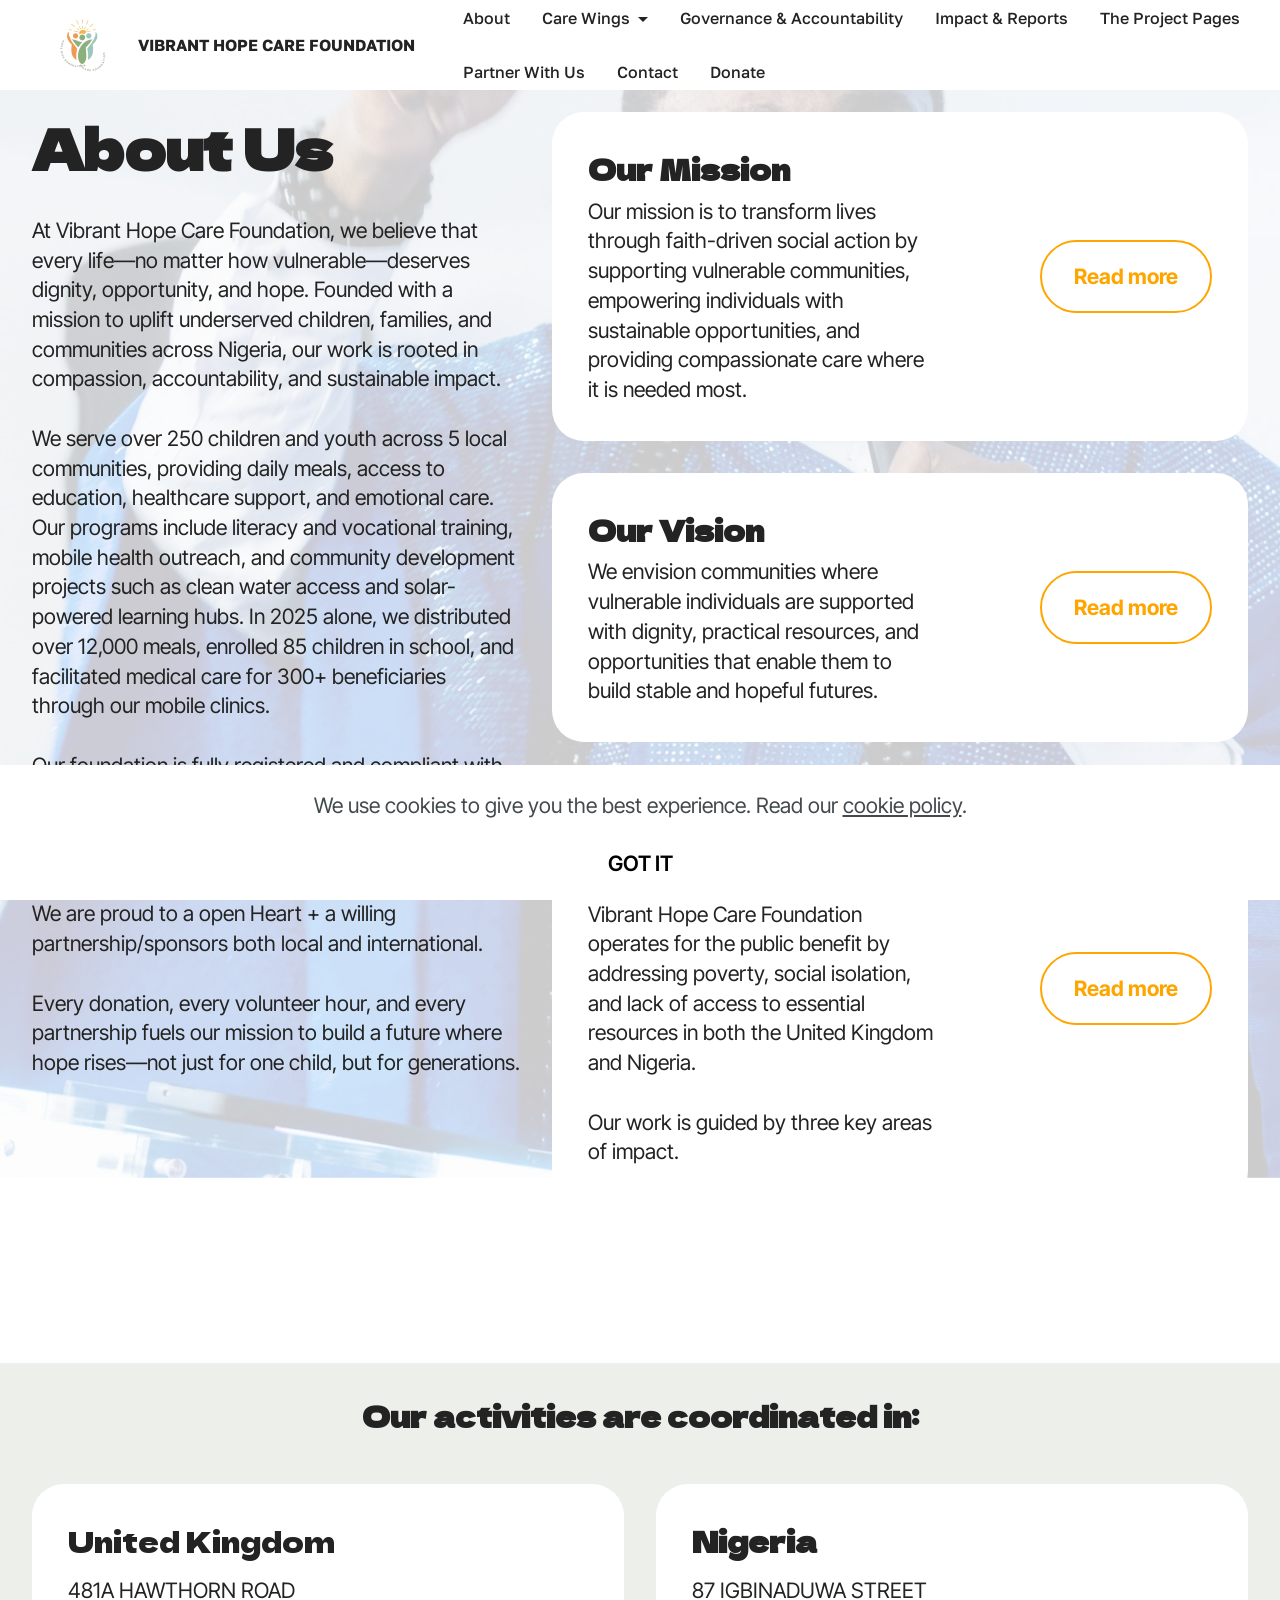
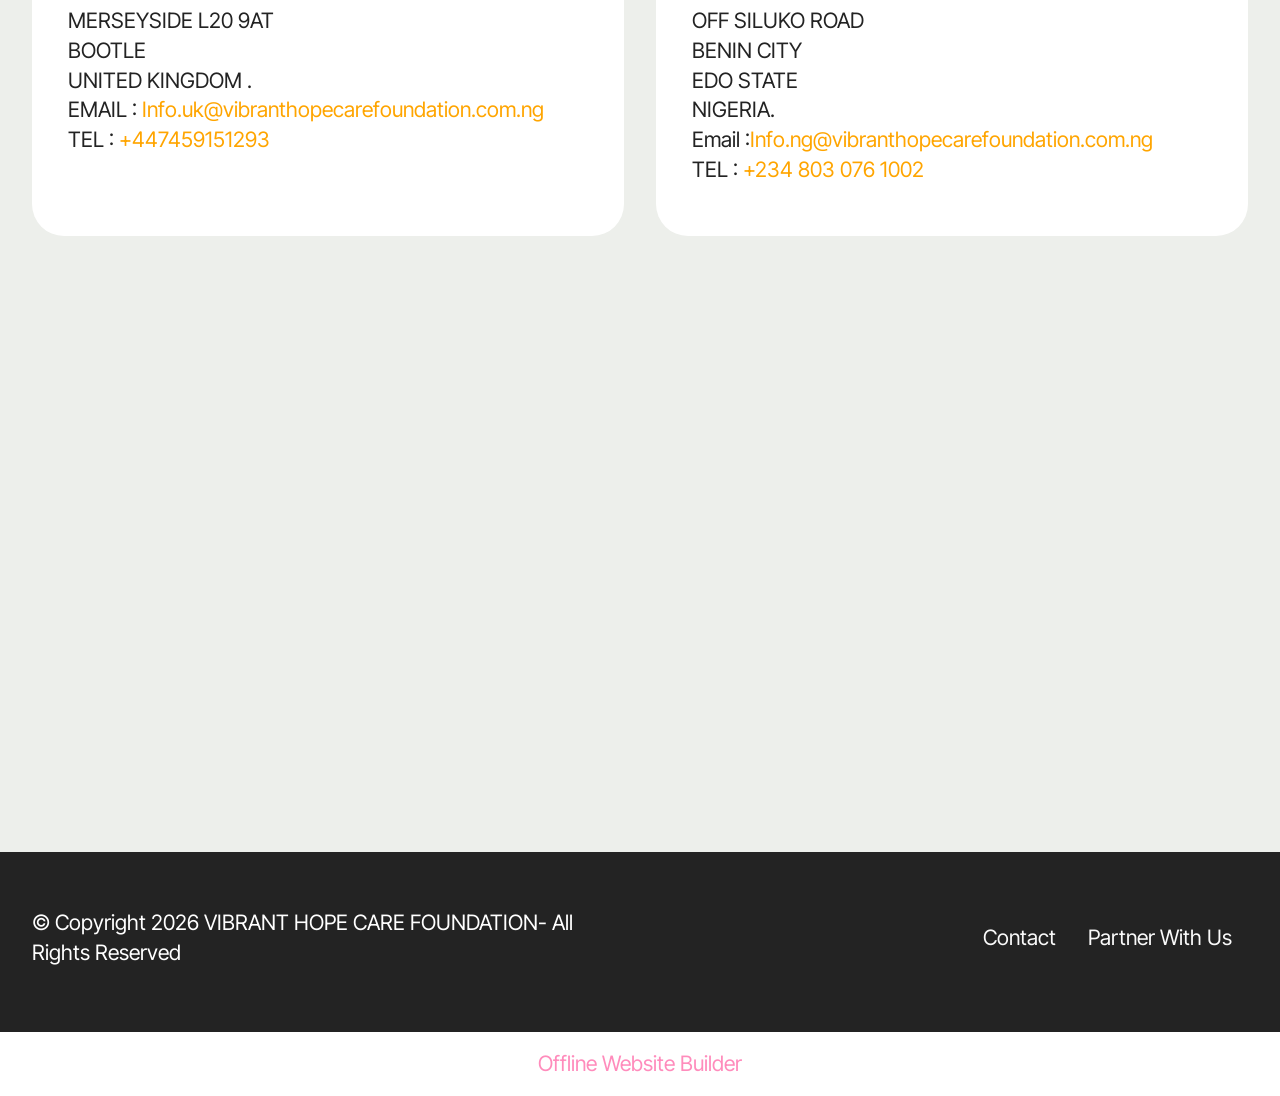
==== commit 179de089: "Add files via upload" ====
--- a/About.html
+++ b/About.html
@@ -13,6 +13,7 @@
   <title>About</title>
   <link rel="stylesheet" href="assets/web/assets/mobirise-icons2/mobirise2.css">
   <link rel="stylesheet" href="assets/bootstrap/css/bootstrap.min.css">
+  <link rel="stylesheet" href="assets/parallax/jarallax.css">
   <link rel="stylesheet" href="assets/web/assets/gdpr-plugin/gdpr-styles.css">
   <link rel="stylesheet" href="assets/dropdown/css/style.css">
   <link rel="stylesheet" href="assets/theme/css/style.css">
@@ -22,7 +23,7 @@
   <noscript><link rel="stylesheet" href="https://fonts.googleapis.com/css?family=Inter+Tight:100,200,300,400,500,600,700,800,900,100i,200i,300i,400i,500i,600i,700i,800i,900i&display=swap"></noscript>
   <link rel="preload" href="https://fonts.googleapis.com/css?family=Golos+Text:400,500,600,700,800,900&display=swap" as="style" onload="this.onload=null;this.rel='stylesheet'">
   <noscript><link rel="stylesheet" href="https://fonts.googleapis.com/css?family=Golos+Text:400,500,600,700,800,900&display=swap"></noscript>
-  <link rel="preload" as="style" href="assets/mobirise/css/mbr-additional.css?v=ctjOdd"><link rel="stylesheet" href="assets/mobirise/css/mbr-additional.css?v=ctjOdd" type="text/css">
+  <link rel="preload" as="style" href="assets/mobirise/css/mbr-additional.css?v=jpB7Y8"><link rel="stylesheet" href="assets/mobirise/css/mbr-additional.css?v=jpB7Y8" type="text/css">
 
   
   
@@ -68,10 +69,10 @@
 	</nav>
 </section>
 
-<section data-bs-version="5.1" class="people01 cid-vdElzICYtE" id="people01-v">
-  
-
-  
+<section data-bs-version="5.1" class="people01 cid-vdElzICYtE mbr-parallax-background" id="people01-v">
+  
+
+  <div class="mbr-overlay" style="opacity: 0.8; background-color: rgb(255, 255, 255);"></div>
 
   <div class="container">
     <div class="row">
@@ -212,11 +213,11 @@
 		<div class="row justify-content-center">
 			<div class="map-wrapper col-12 col-md-6">
 				
-				<div class="google-map"><iframe frameborder="0" style="border:0" src="https://www.google.com/maps/embed/v1/place?key=AIzaSyDbnCmnHmtigIYiD8jIfeHQv7gW2ANhHD4&amp;q=481A HAWTHORN ROADMERSEYSIDE L20 9ATBOOTLEUNITED KINGDOM" allowfullscreen=""></iframe></div>
+				<div class="google-map"><iframe frameborder="0" style="border:0" src="https://www.google.com/maps/embed/v1/place?key=AIzaSyBQ55g-IgRRgXrd803PTWDTb7kd6aAitNQ&amp;q=481A HAWTHORN ROADMERSEYSIDE L20 9ATBOOTLEUNITED KINGDOM" allowfullscreen=""></iframe></div>
 			</div>
 			<div class="map-wrapper col-12 col-md-6">
 				
-				<div class="google-map"><iframe frameborder="0" style="border:0" src="https://www.google.com/maps/embed/v1/place?key=AIzaSyBQ55g-IgRRgXrd803PTWDTb7kd6aAitNQ&amp;q=87 IGBINADUWA STREET OFF SILUKO ROAD BENIN CITY EDO STATE NIGERIA" allowfullscreen=""></iframe></div>
+				<div class="google-map"><iframe frameborder="0" style="border:0" src="https://www.google.com/maps/embed/v1/place?key=AIzaSyB7QWkvlxV39ZsyKvhZRjPGVqlJFvxxNkw&amp;q=87 IGBINADUWA STREET OFF SILUKO ROAD BENIN CITY EDO STATE NIGERIA" allowfullscreen=""></iframe></div>
 			</div>
 		</div>
 	</div>
@@ -247,7 +248,7 @@
             </div>
         </div>
     </div>
-</section><section class="display-7" style="padding: 0;align-items: center;justify-content: center;flex-wrap: wrap;    align-content: center;display: flex;position: relative;height: 4rem;"><a href="https://mobiri.se/82954" style="flex: 1 1;height: 4rem;position: absolute;width: 100%;z-index: 1;"><img alt="" style="height: 4rem;" src="[data-uri]"></a><p style="margin: 0;text-align: center;" class="display-7">&#8204;</p><a style="z-index:1" href="https://mobirise.com/builder/ai-website-maker.html">Free AI Website Maker</a></section><script src="assets/bootstrap/js/bootstrap.bundle.min.js"></script>  <script src="assets/web/assets/cookies-alert-plugin/cookies-alert-core.js"></script>  <script src="assets/web/assets/cookies-alert-plugin/cookies-alert-script.js"></script>  <script src="assets/smoothscroll/smooth-scroll.js"></script>  <script src="assets/ytplayer/index.js"></script>  <script src="assets/dropdown/js/navbar-dropdown.js"></script>  <script src="assets/theme/js/script.js"></script>  
+</section><section class="display-7" style="padding: 0;align-items: center;justify-content: center;flex-wrap: wrap;    align-content: center;display: flex;position: relative;height: 4rem;"><a href="https://mobiri.se/" style="flex: 1 1;height: 4rem;position: absolute;width: 100%;z-index: 1;"><img alt="" style="height: 4rem;" src="[data-uri]"></a><p style="margin: 0;text-align: center;" class="display-7">&#8204;</p><a style="z-index:1" href="https://mobirise.com/offline-website-builder.html">Offline Website Builder</a></section><script src="assets/bootstrap/js/bootstrap.bundle.min.js"></script>  <script src="assets/parallax/jarallax.js"></script>  <script src="assets/web/assets/cookies-alert-plugin/cookies-alert-core.js"></script>  <script src="assets/web/assets/cookies-alert-plugin/cookies-alert-script.js"></script>  <script src="assets/smoothscroll/smooth-scroll.js"></script>  <script src="assets/ytplayer/index.js"></script>  <script src="assets/dropdown/js/navbar-dropdown.js"></script>  <script src="assets/theme/js/script.js"></script>  
   
   
 <input name="cookieData" type="hidden" data-cookie-cookiesAlertType='false' data-cookie-customDialogSelector='null' data-cookie-colorText='#424a4d' data-cookie-colorBg='rgb(255, 255, 255)' data-cookie-opacityOverlay='0' data-cookie-bgOpacity='100' data-cookie-textButton='GOT IT' data-cookie-rejectText='REJECT' data-cookie-colorButton='#ffffff' data-cookie-rejectColor='#ffffff' data-cookie-colorLink='#424a4d' data-cookie-underlineLink='true' data-cookie-text="We use cookies to give you the best experience. Read our <a href='privacy.html'>cookie policy</a>.">
--- a/assets/parallax/jarallax.css
+++ b/assets/parallax/jarallax.css
@@ -0,0 +1,15 @@
+.jarallax {
+    position: relative;
+    z-index: 0;
+}
+.jarallax > .jarallax-img {
+    position: absolute;
+    object-fit: cover;
+    /* support for plugin https://github.com/bfred-it/object-fit-images */
+    font-family: 'object-fit: cover;';
+    top: 0;
+    left: 0;
+    width: 100%;
+    height: 100%;
+    z-index: -1;
+}
--- a/assets/mobirise/css/mbr-additional.css
+++ b/assets/mobirise/css/mbr-additional.css
@@ -1355,18 +1355,51 @@
     padding: 1rem;
   }
 }
-.cid-vdKFklsHac {
-  padding-top: 6rem;
-  padding-bottom: 6rem;
-  background-color: #ffffff;
-}
-.cid-vdKFklsHac .video-wrapper iframe {
+.cid-veI5rhUyIi {
+  background-color: #f7f7f7;
+}
+.cid-veI5rhUyIi .mbr-fallback-image.disabled {
+  display: none;
+}
+.cid-veI5rhUyIi .mbr-fallback-image {
+  display: block;
+  background-size: cover;
+  background-position: center center;
   width: 100%;
-}
-.cid-vdKFklsHac .mbr-section-title,
-.cid-vdKFklsHac .mbr-section-subtitle,
-.cid-vdKFklsHac .mbr-text {
-  text-align: center;
+  height: 100%;
+  position: absolute;
+  top: 0;
+}
+@media (max-width: 992px) {
+  .cid-veI5rhUyIi .mbr-figure {
+    margin-top: 1.5rem;
+  }
+}
+.cid-veI5rhUyIi .row {
+  align-items: center;
+}
+@media (min-width: 992px) {
+  .cid-veI5rhUyIi .text-wrapper {
+    padding: 0 2rem;
+  }
+}
+.cid-veI5rhUyIi .media-content,
+.cid-veI5rhUyIi .mbr-figure {
+  align-self: center;
+}
+.cid-veI5rhUyIi .mbr-figure iframe {
+  width: 100%;
+  border-radius: 2rem;
+  overflow: hidden;
+}
+.cid-veI5rhUyIi .mbr-figure {
+  border-radius: 0rem;
+  overflow: hidden;
+}
+@media (min-width: 767px) {
+  .cid-veI5rhUyIi .mbr-figure {
+    border-radius: 2rem;
+  }
 }
 .cid-vdKGu4mxhU {
   padding-top: 6rem;
@@ -3219,7 +3252,7 @@
 .cid-vdElzICYtE {
   padding-top: 7rem;
   padding-bottom: 8rem;
-  background-color: #edefeb;
+  background-image: url("../../../assets/images/whatsapp-image-2026-03-15-at-9.34.10-pm.webp");
 }
 .cid-vdElzICYtE .item-wrapper {
   background: #ffffff;
@@ -9457,7 +9490,7 @@
 .cid-vdKYA2jCAx {
   padding-top: 3rem;
   padding-bottom: 3rem;
-  background-color: #2e481a;
+  background-color: #232323;
 }
 .cid-vdKYA2jCAx .mbr-fallback-image.disabled {
   display: none;
--- a/assets/mobirise/css/mbr-additional.css
+++ b/assets/mobirise/css/mbr-additional.css
@@ -1355,18 +1355,51 @@
     padding: 1rem;
   }
 }
-.cid-vdKFklsHac {
-  padding-top: 6rem;
-  padding-bottom: 6rem;
-  background-color: #ffffff;
-}
-.cid-vdKFklsHac .video-wrapper iframe {
+.cid-veI5rhUyIi {
+  background-color: #f7f7f7;
+}
+.cid-veI5rhUyIi .mbr-fallback-image.disabled {
+  display: none;
+}
+.cid-veI5rhUyIi .mbr-fallback-image {
+  display: block;
+  background-size: cover;
+  background-position: center center;
   width: 100%;
-}
-.cid-vdKFklsHac .mbr-section-title,
-.cid-vdKFklsHac .mbr-section-subtitle,
-.cid-vdKFklsHac .mbr-text {
-  text-align: center;
+  height: 100%;
+  position: absolute;
+  top: 0;
+}
+@media (max-width: 992px) {
+  .cid-veI5rhUyIi .mbr-figure {
+    margin-top: 1.5rem;
+  }
+}
+.cid-veI5rhUyIi .row {
+  align-items: center;
+}
+@media (min-width: 992px) {
+  .cid-veI5rhUyIi .text-wrapper {
+    padding: 0 2rem;
+  }
+}
+.cid-veI5rhUyIi .media-content,
+.cid-veI5rhUyIi .mbr-figure {
+  align-self: center;
+}
+.cid-veI5rhUyIi .mbr-figure iframe {
+  width: 100%;
+  border-radius: 2rem;
+  overflow: hidden;
+}
+.cid-veI5rhUyIi .mbr-figure {
+  border-radius: 0rem;
+  overflow: hidden;
+}
+@media (min-width: 767px) {
+  .cid-veI5rhUyIi .mbr-figure {
+    border-radius: 2rem;
+  }
 }
 .cid-vdKGu4mxhU {
   padding-top: 6rem;
@@ -3219,7 +3252,7 @@
 .cid-vdElzICYtE {
   padding-top: 7rem;
   padding-bottom: 8rem;
-  background-color: #edefeb;
+  background-image: url("../../../assets/images/whatsapp-image-2026-03-15-at-9.34.10-pm.webp");
 }
 .cid-vdElzICYtE .item-wrapper {
   background: #ffffff;
@@ -9457,7 +9490,7 @@
 .cid-vdKYA2jCAx {
   padding-top: 3rem;
   padding-bottom: 3rem;
-  background-color: #2e481a;
+  background-color: #232323;
 }
 .cid-vdKYA2jCAx .mbr-fallback-image.disabled {
   display: none;
